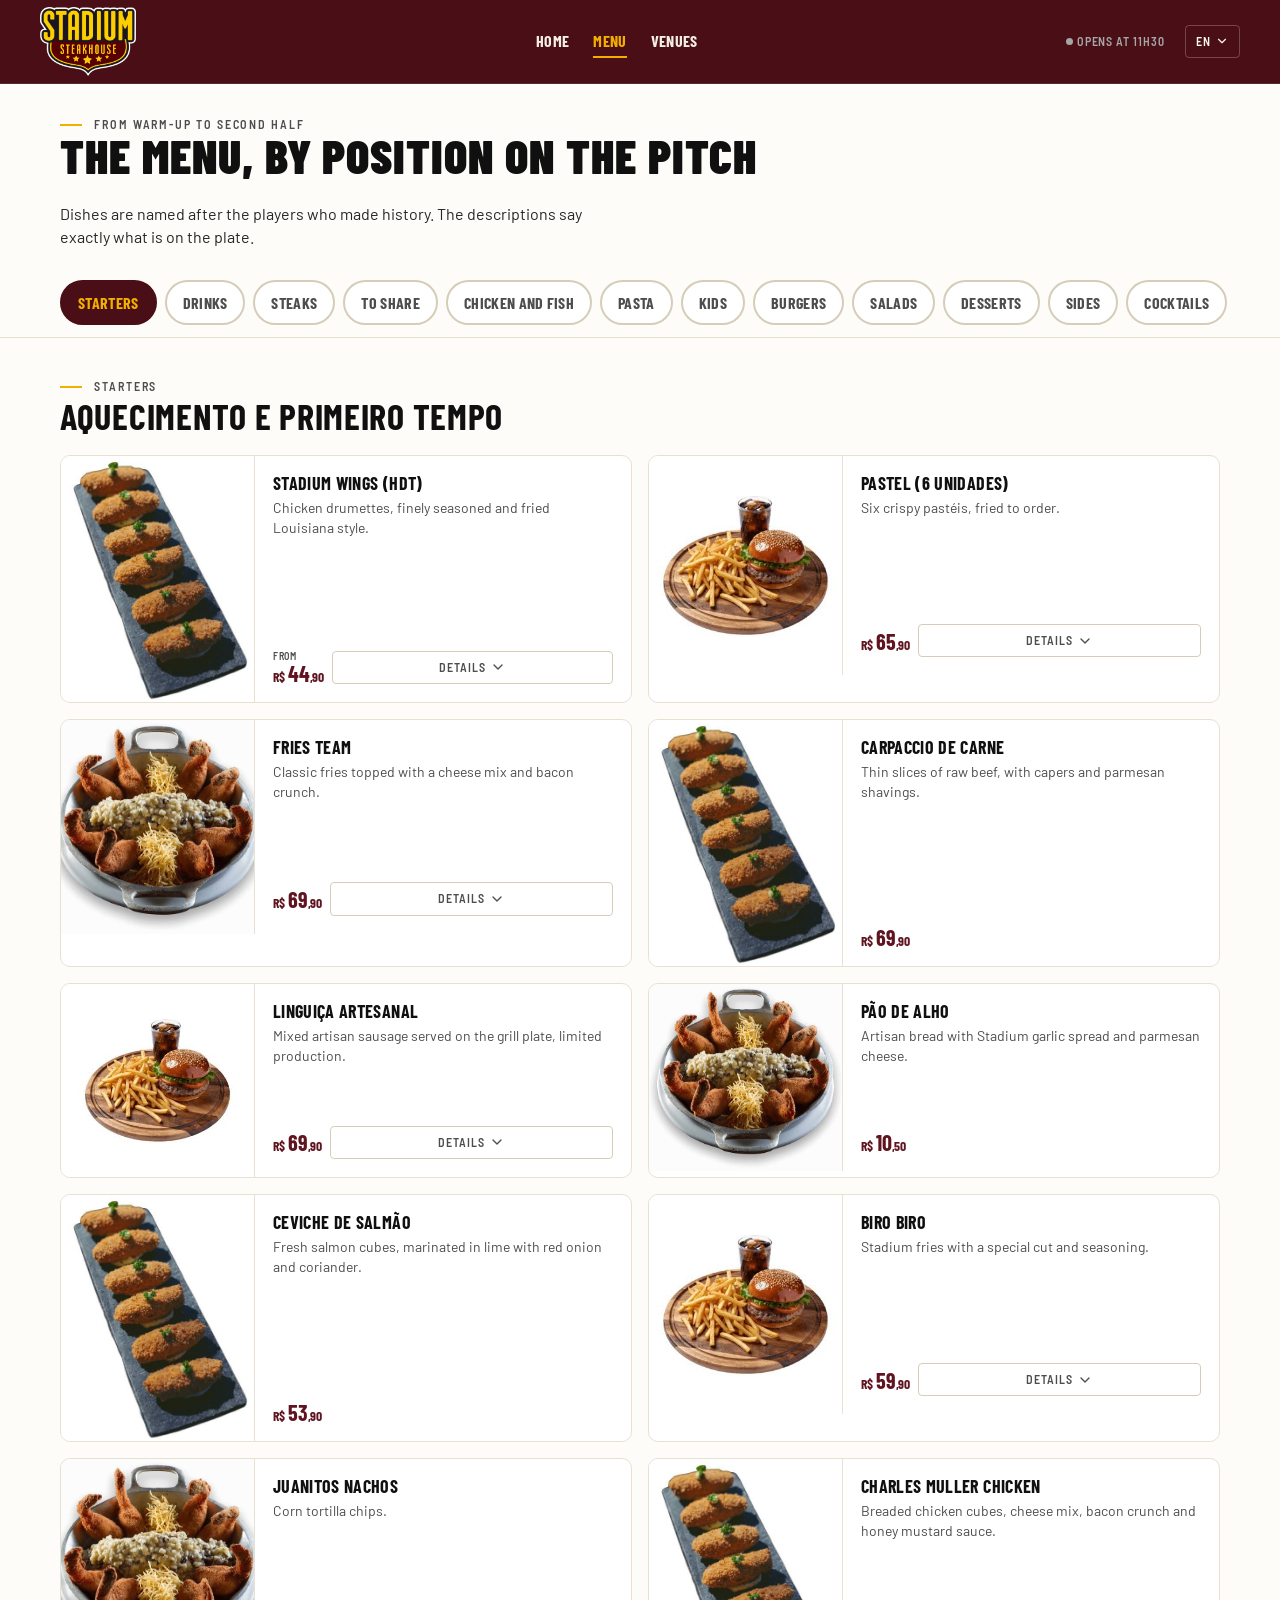
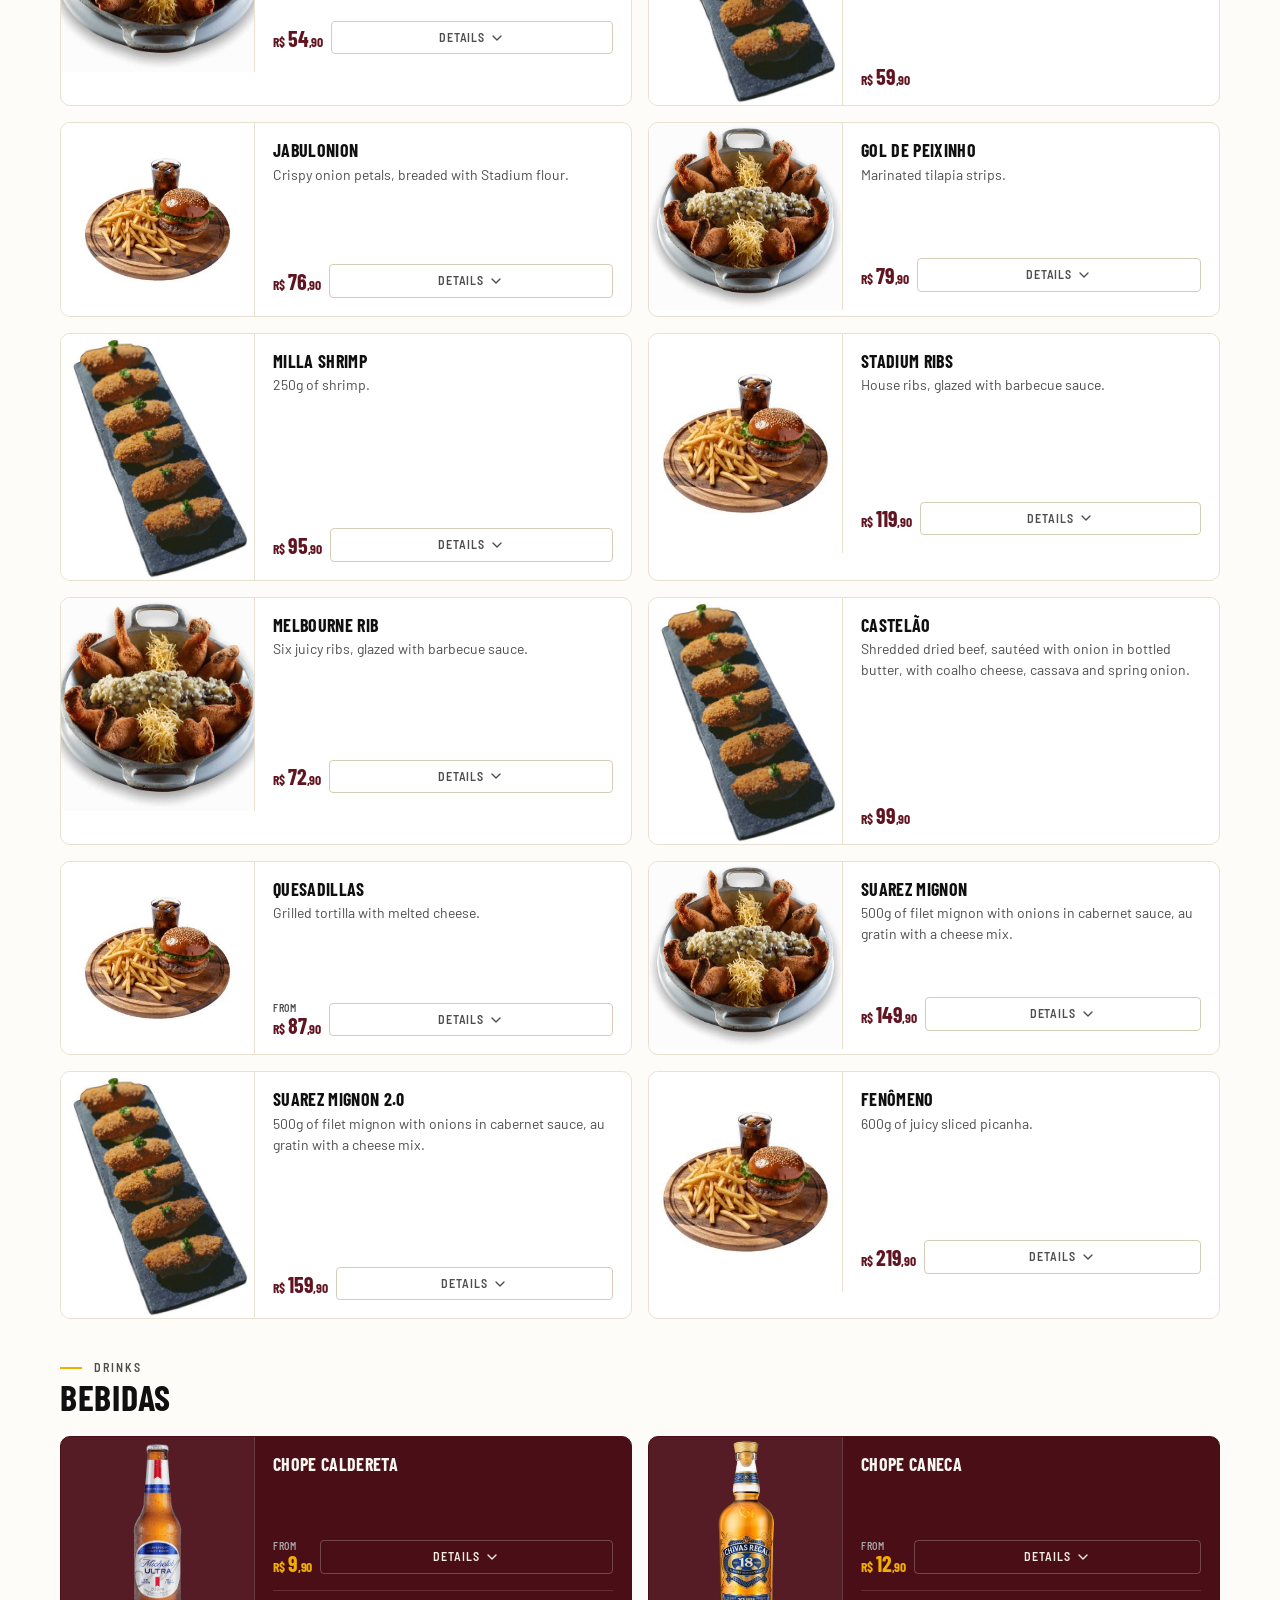
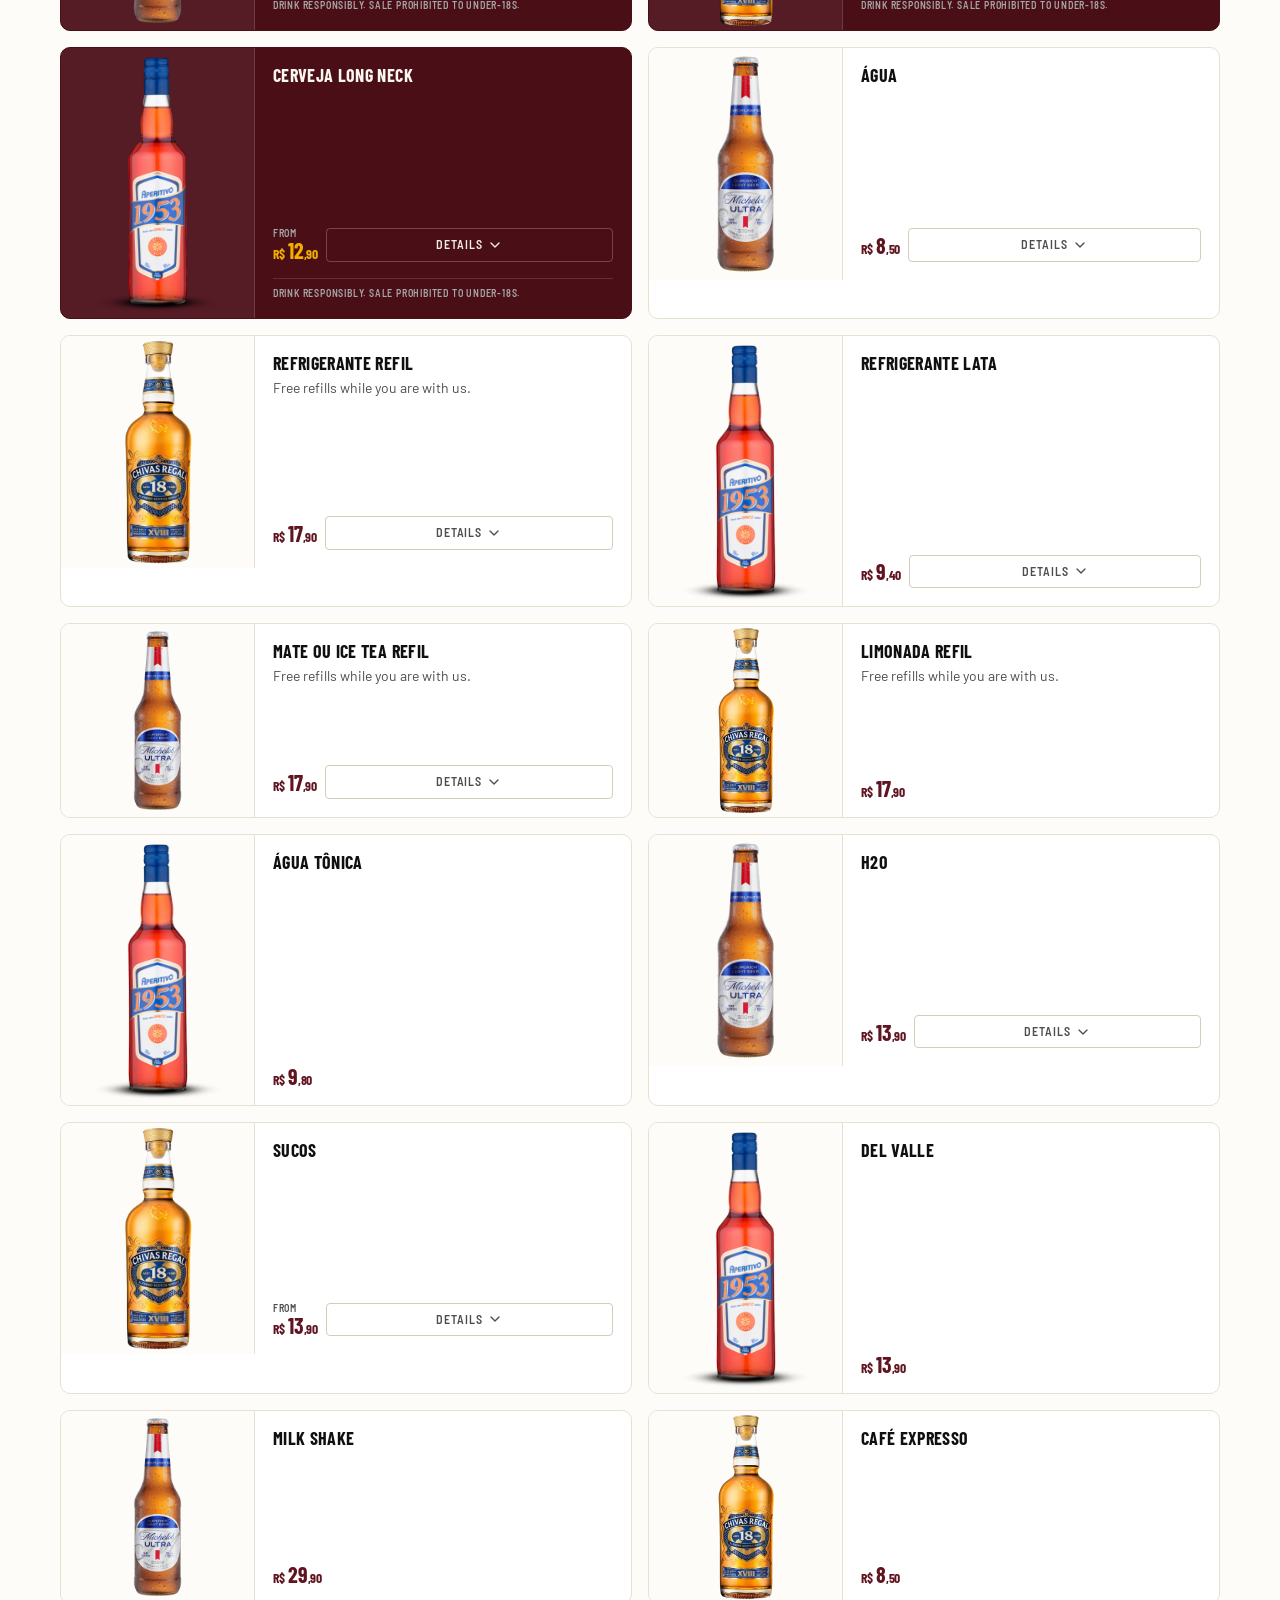
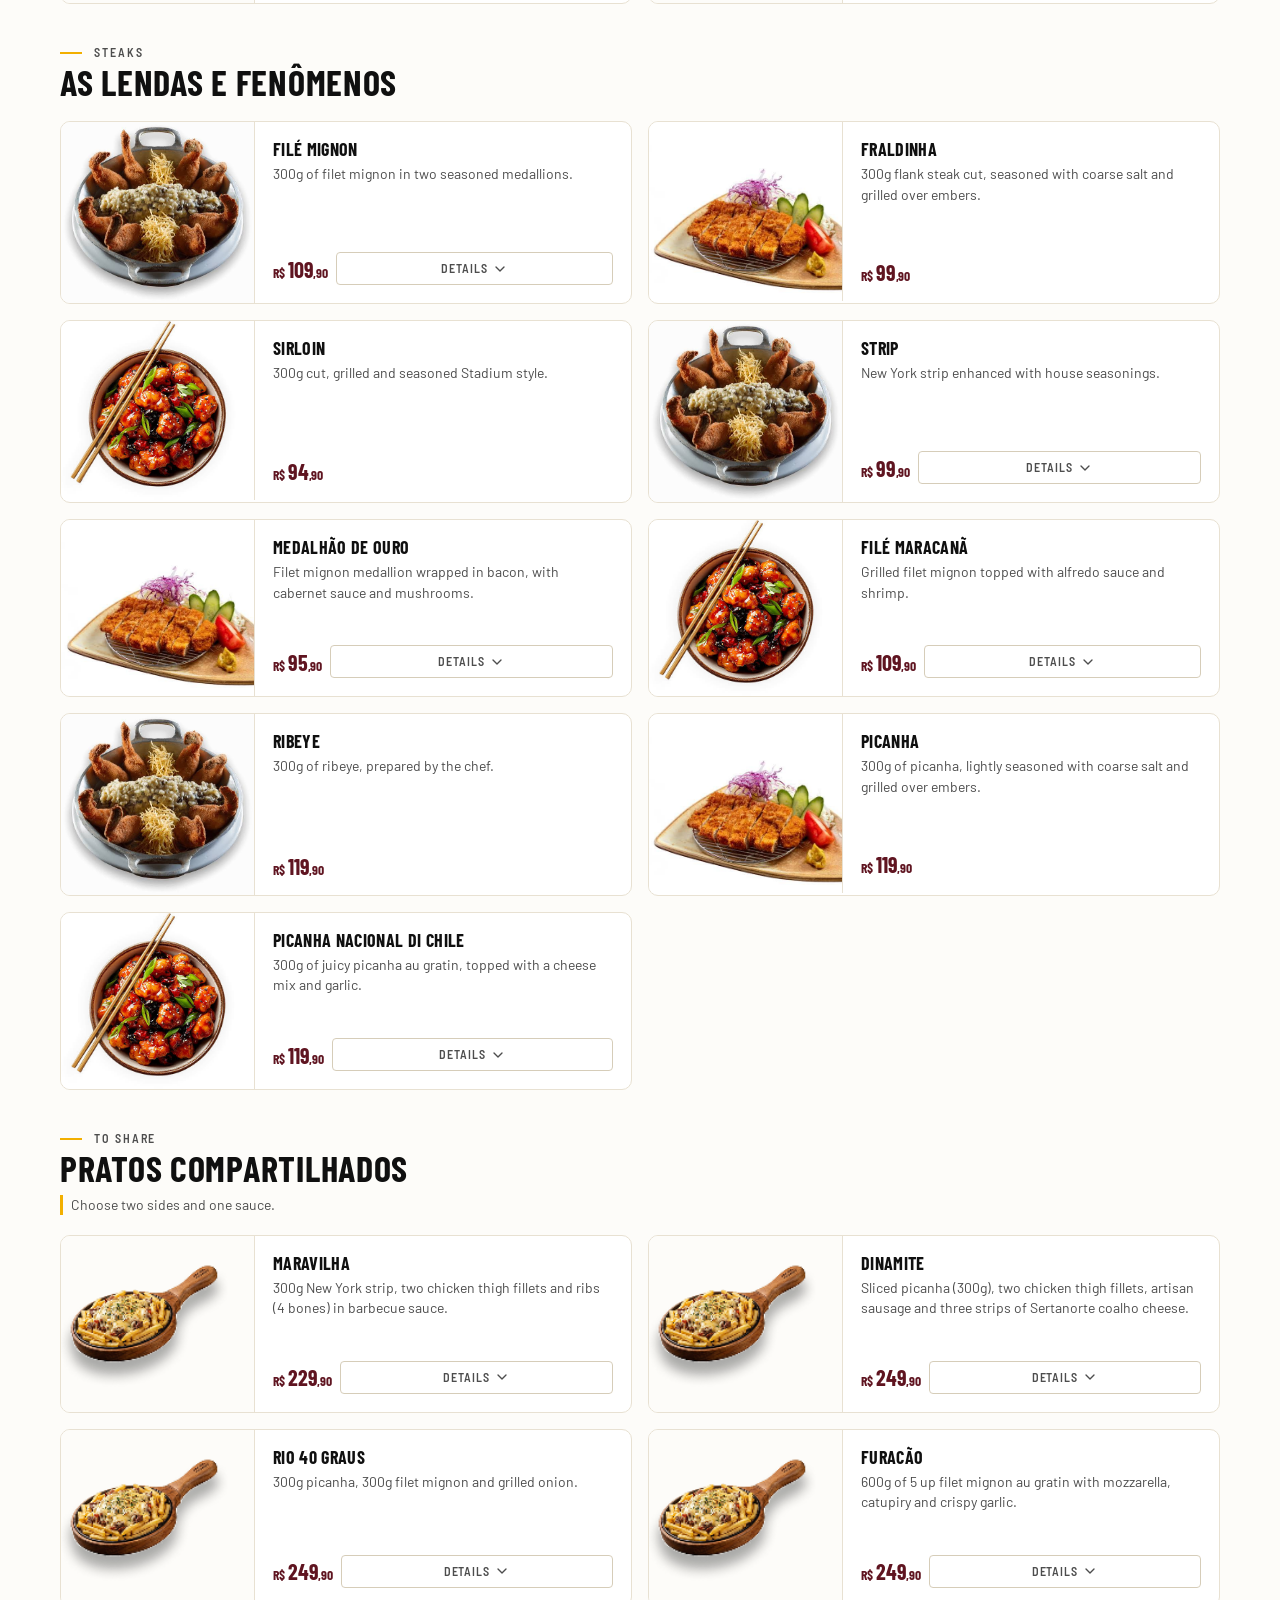
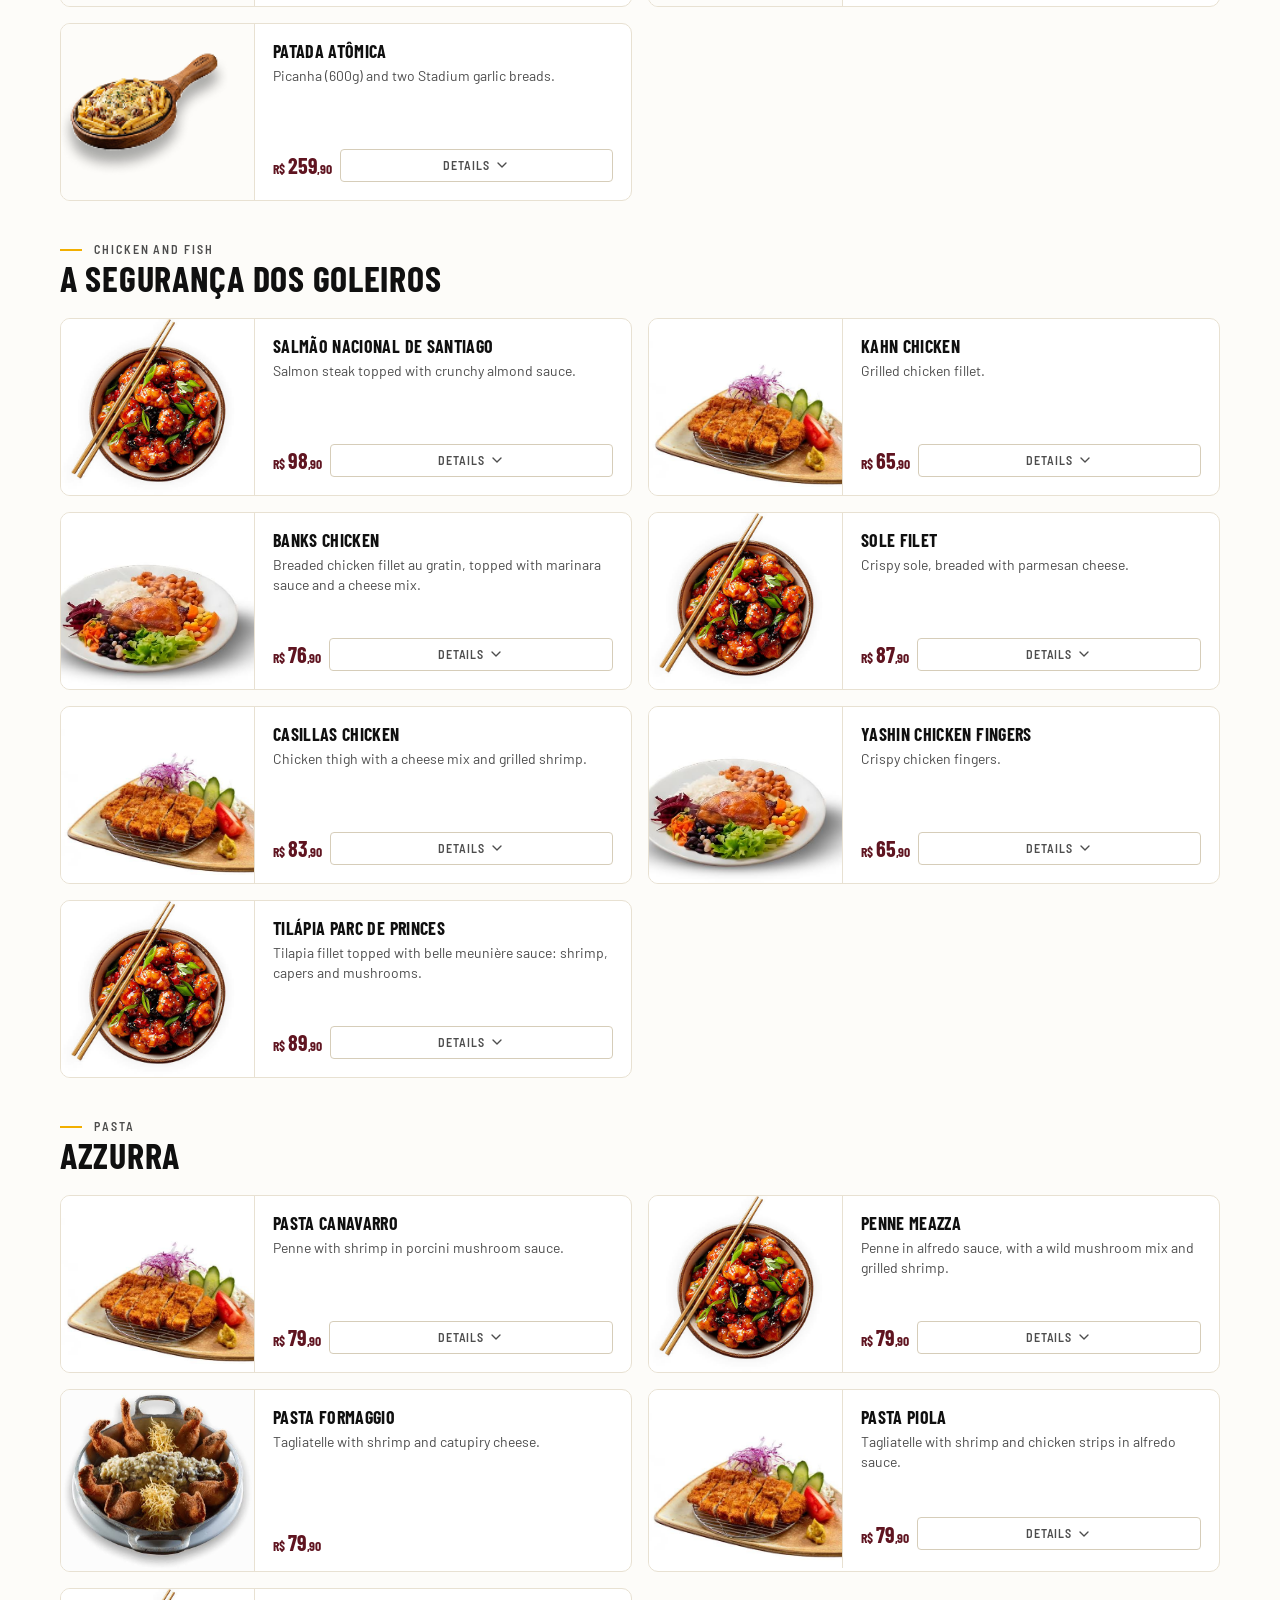
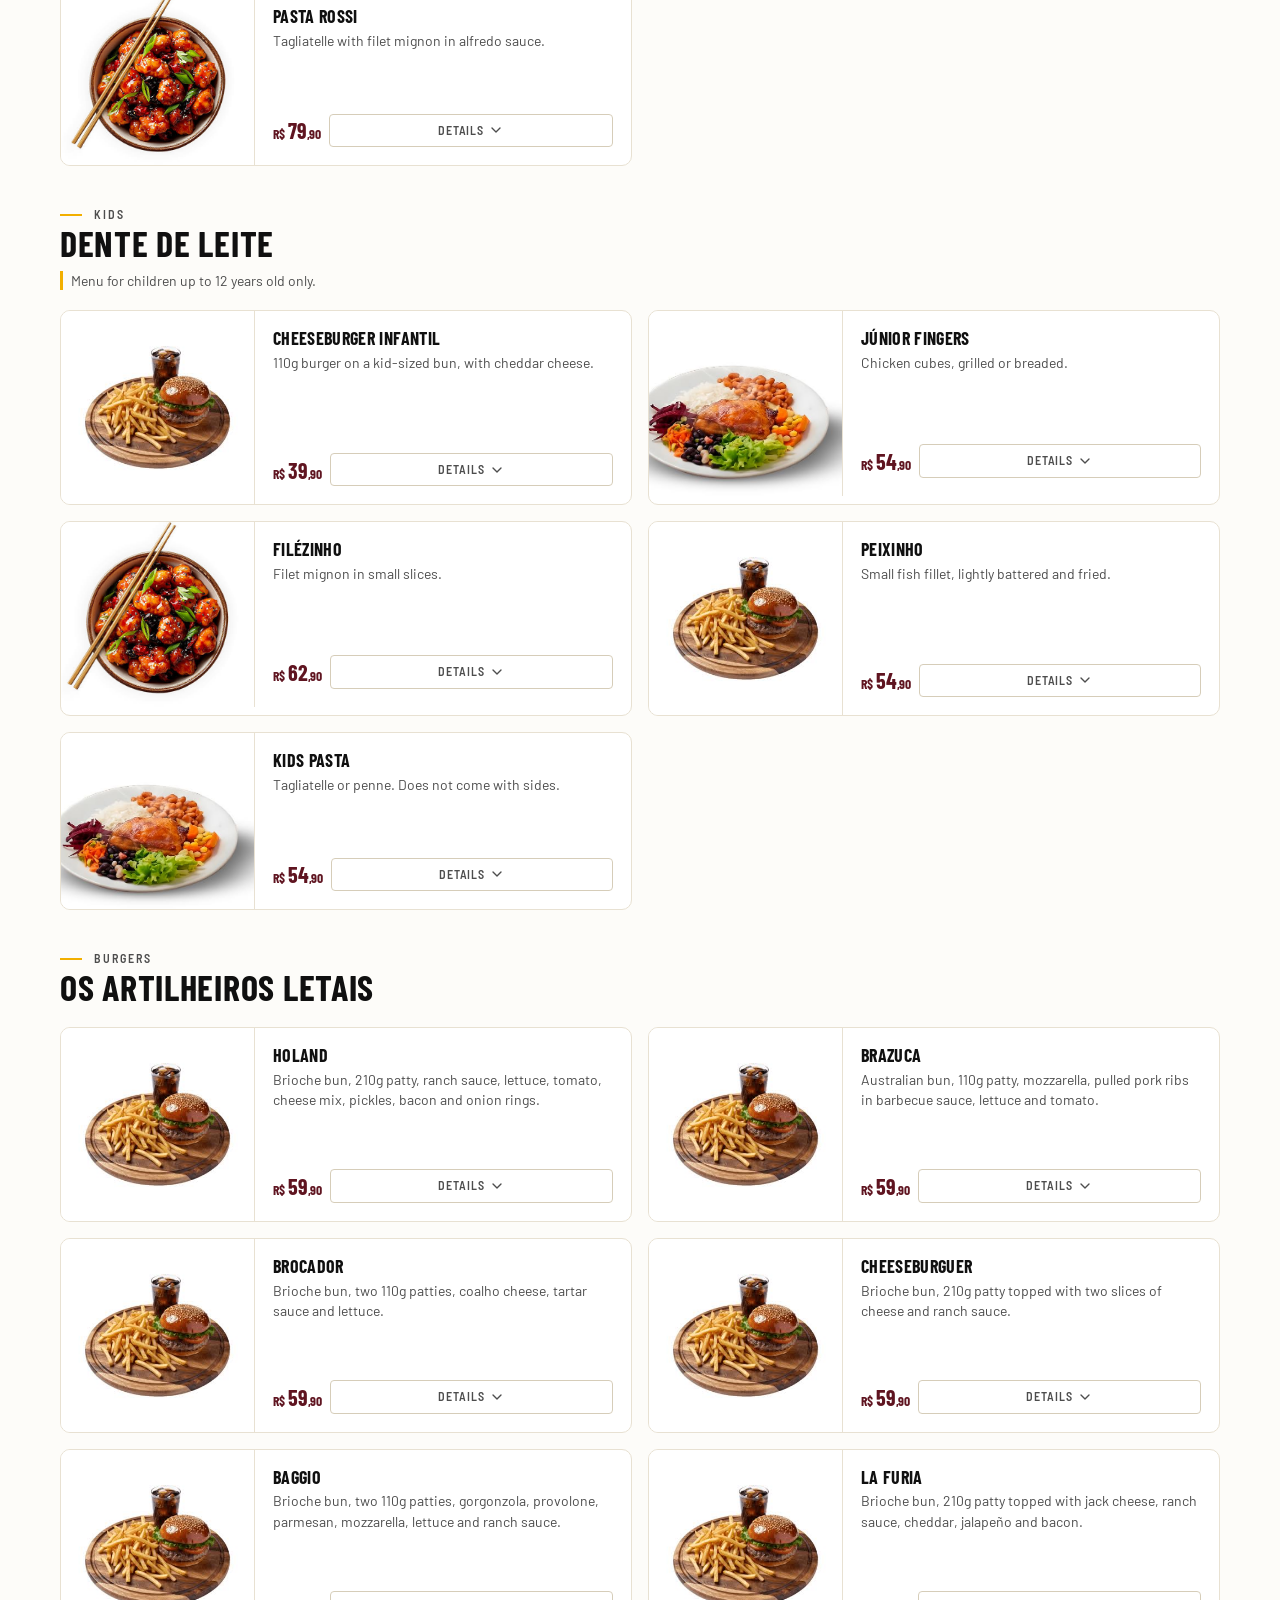
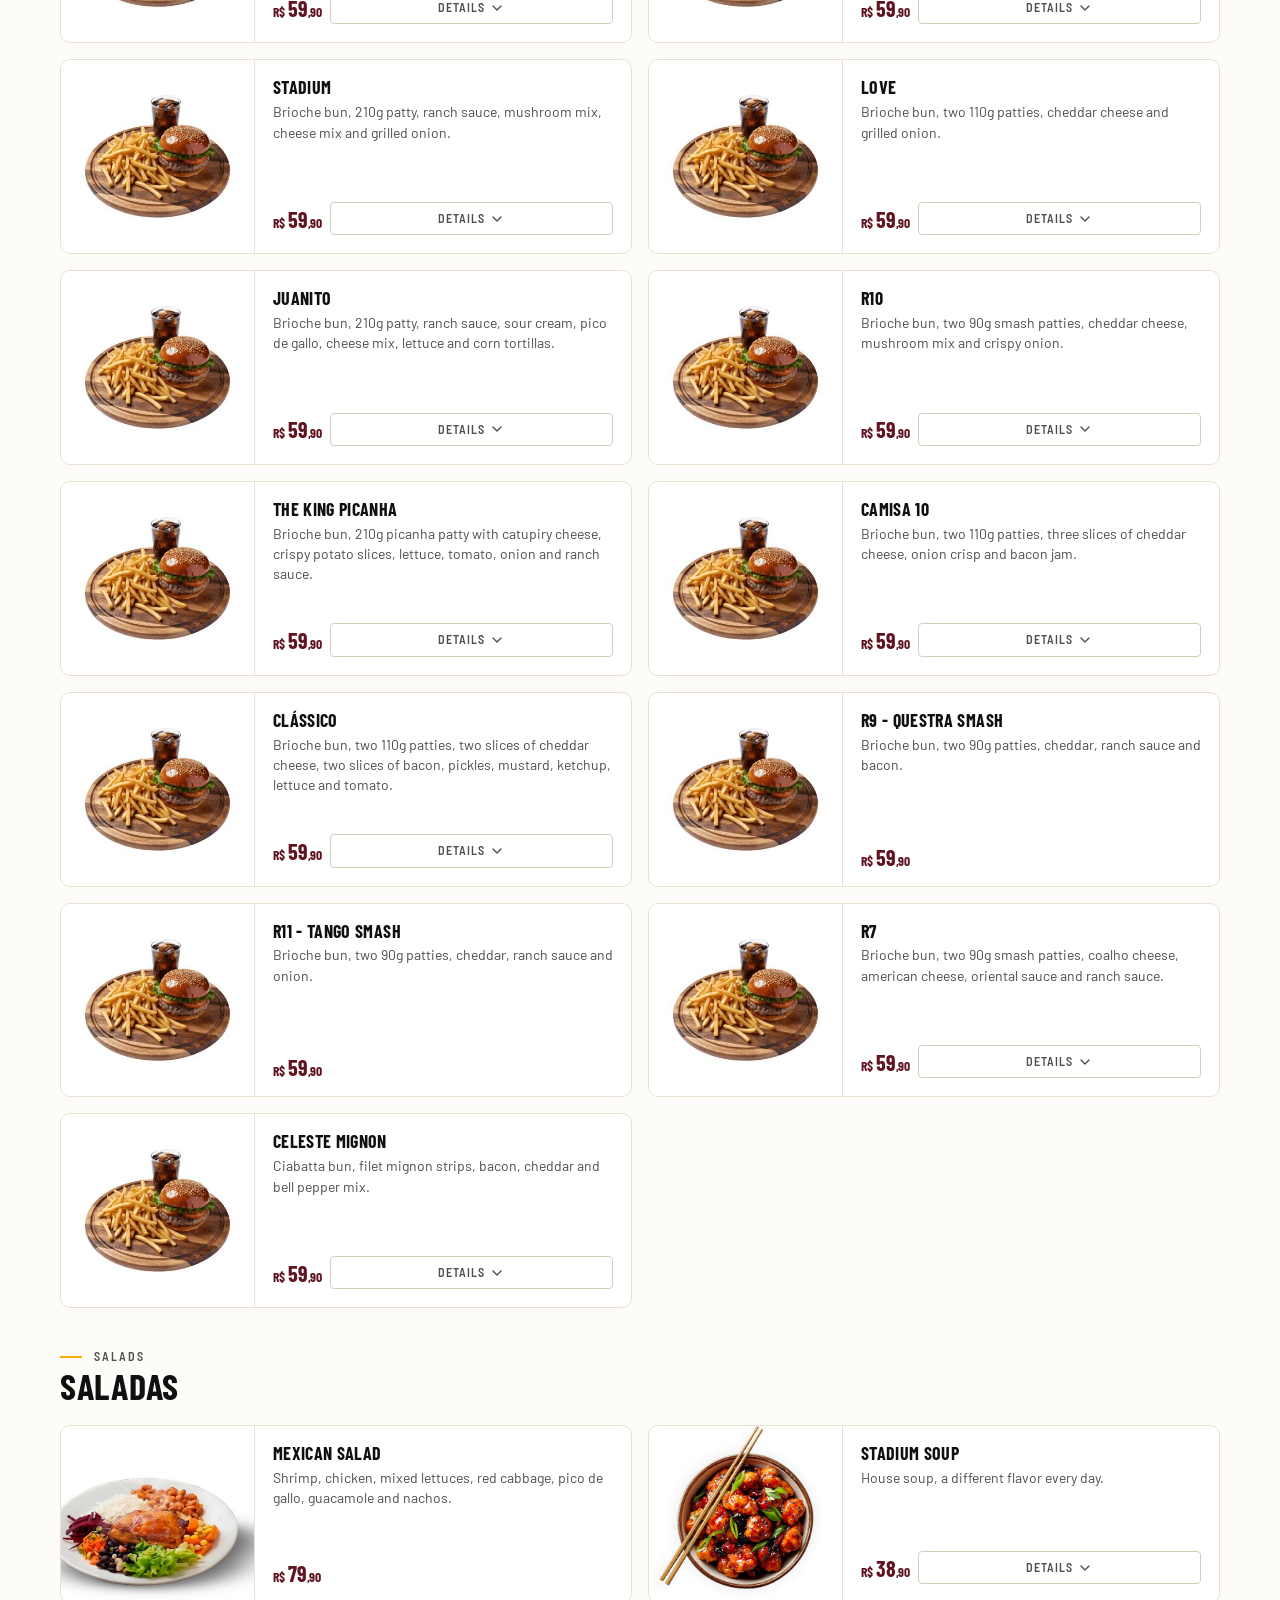
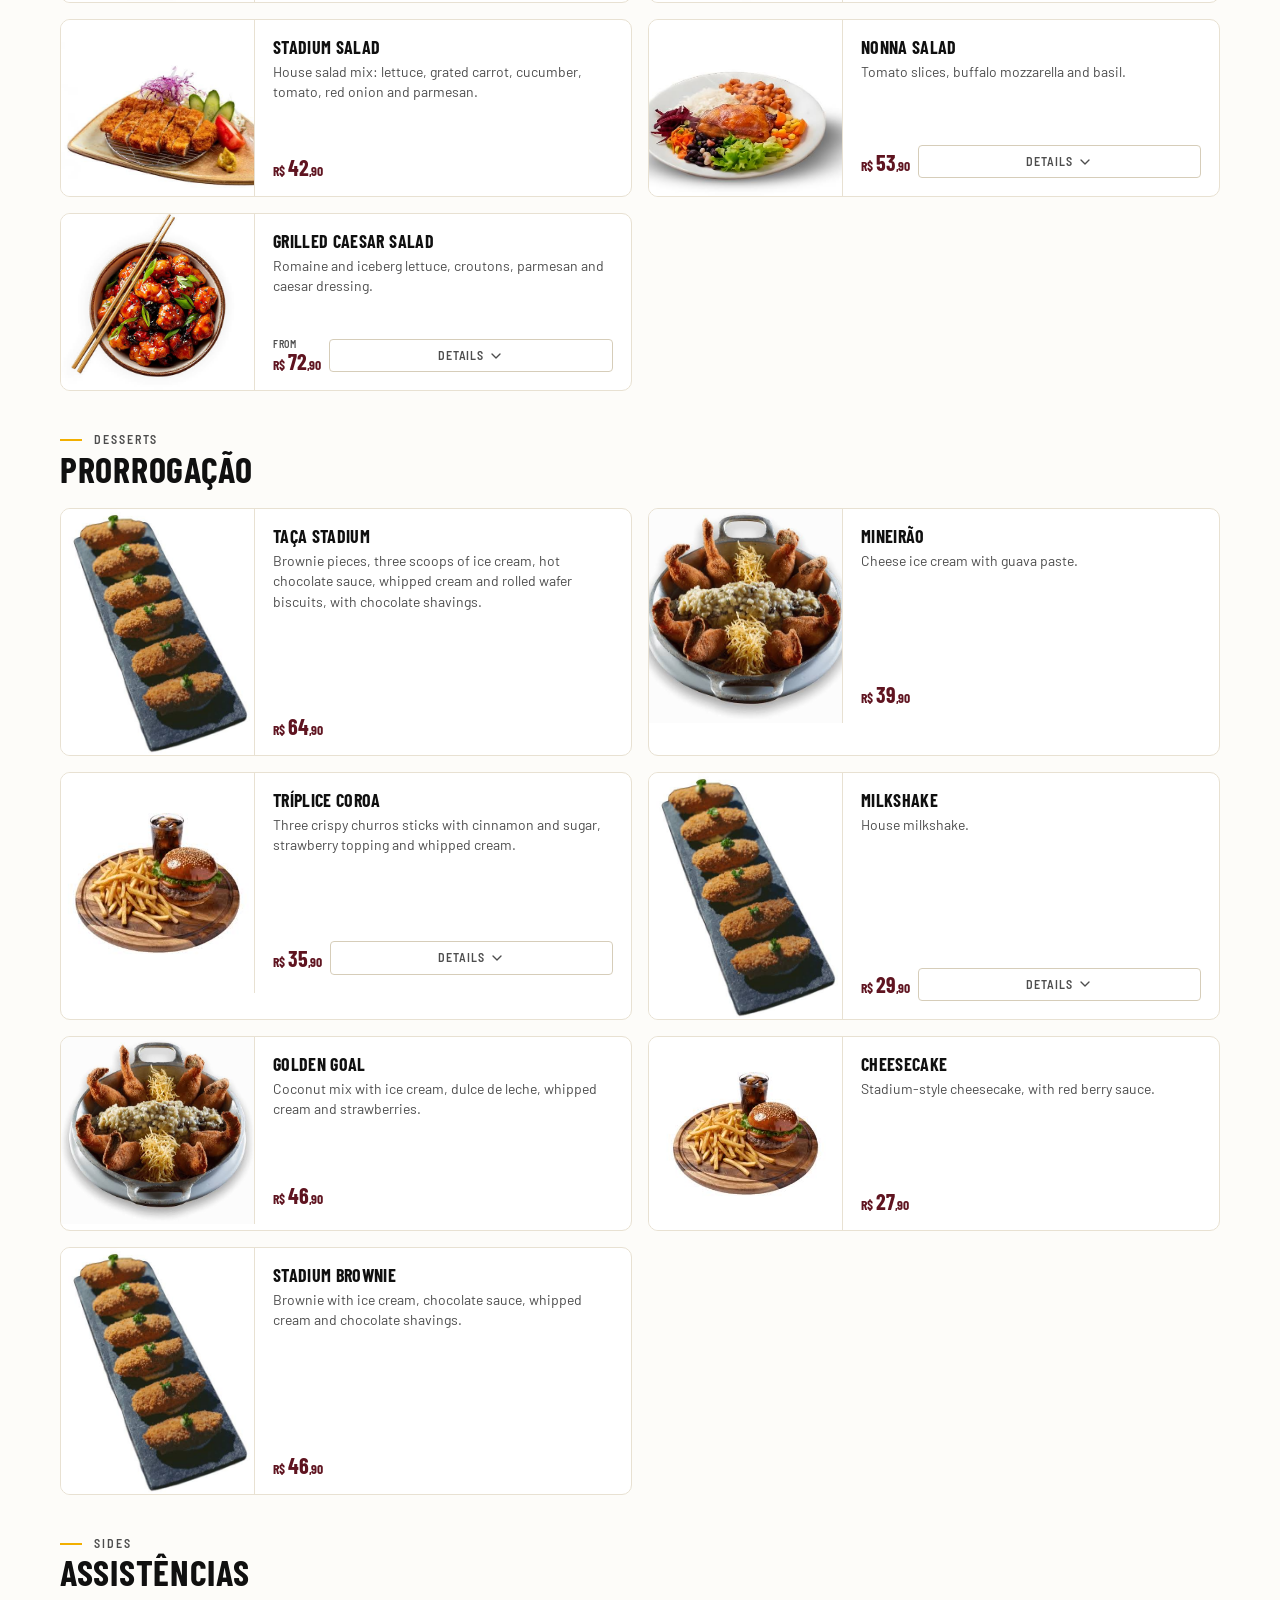
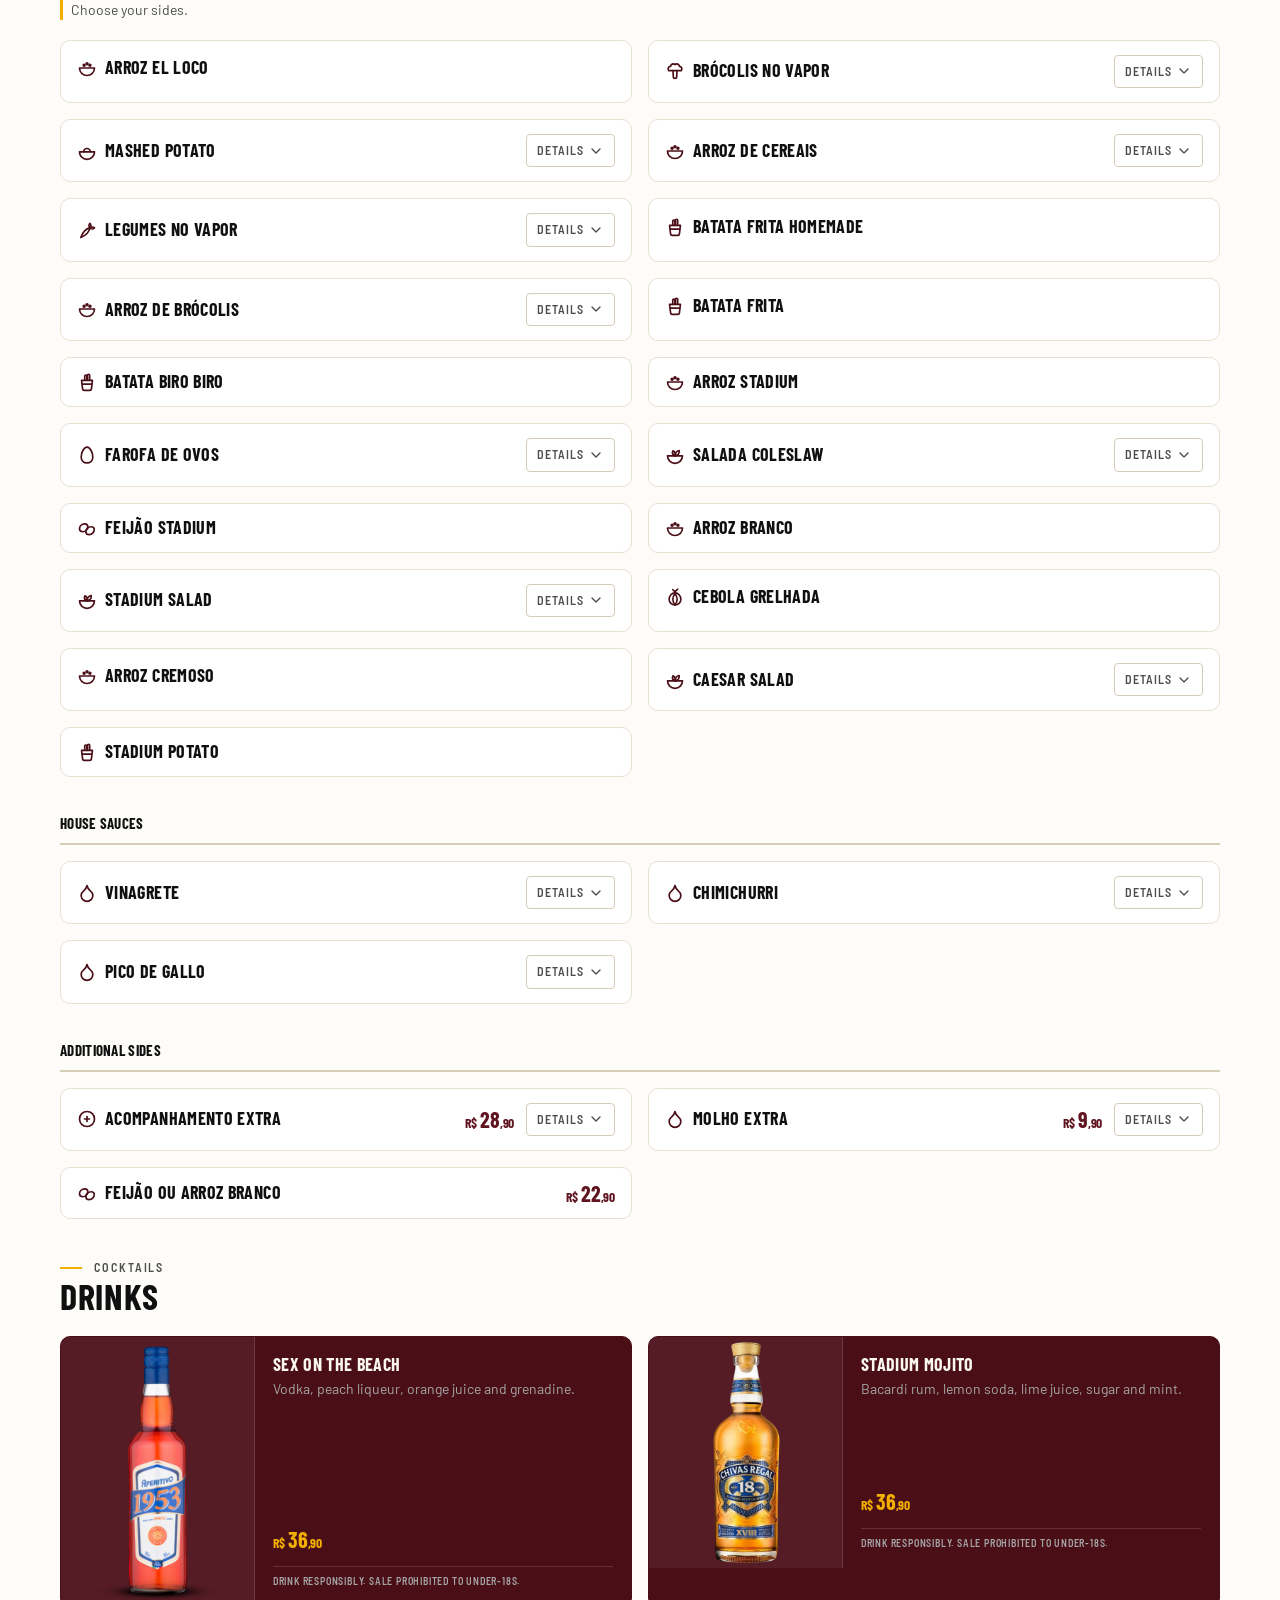
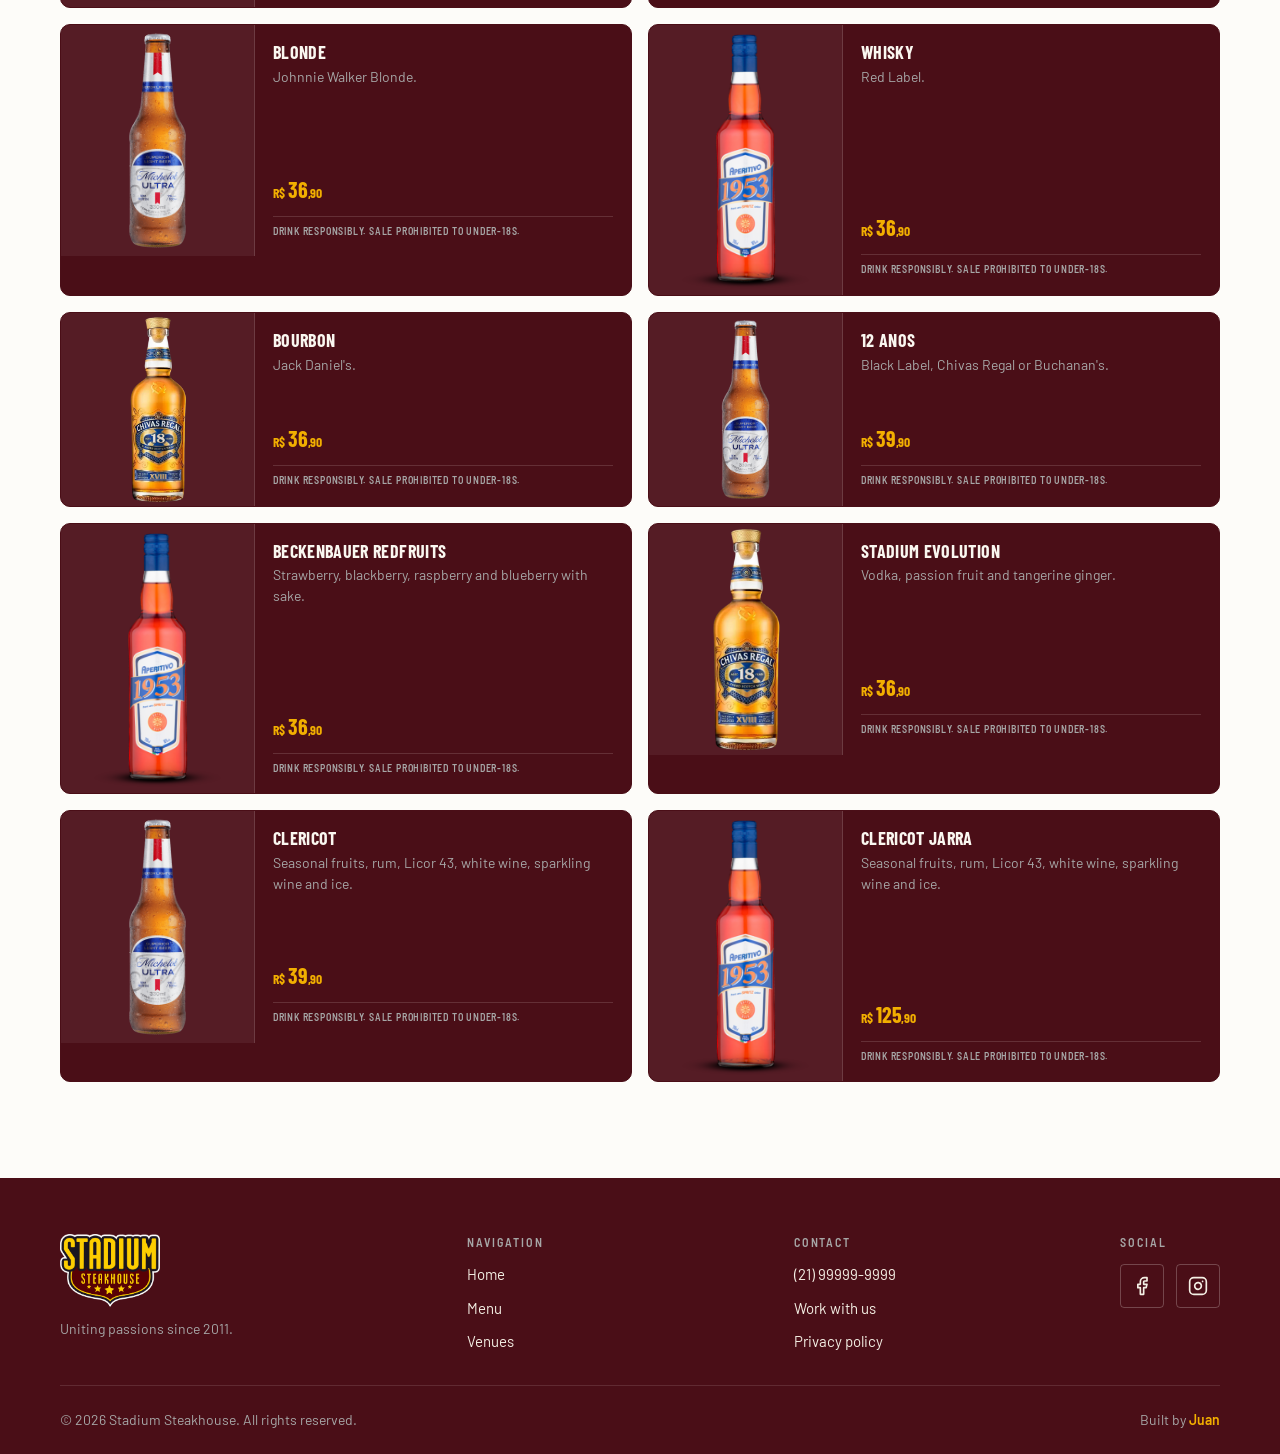
==== cardapio.html @ b955c1c8 "Primeiro commit: site da Stadium Steakhouse Três páginas em HTML, CSS e JS puros, sem build: home, c" ====
<!DOCTYPE html>
<html lang="pt-BR">
<head>
    <meta charset="UTF-8">
    <meta name="viewport" content="width=device-width, initial-scale=1.0, viewport-fit=cover">
    <meta name="theme-color" content="#4A0E17">
    <meta name="description" content="Cardápio completo do Stadium Steakhouse: aquecimentos, carnes, hambúrgueres, massas, frango e peixes, kids, sobremesas e drinks.">

    <title>Cardápio — Stadium Steakhouse</title>

    <link rel="preconnect" href="https://fonts.googleapis.com">
    <link rel="preconnect" href="https://fonts.gstatic.com" crossorigin>
    <link href="https://fonts.googleapis.com/css2?family=Barlow:wght@400;600;700&family=Barlow+Condensed:wght@700;900&family=Barlow+Semi+Condensed:wght@600&display=swap" rel="stylesheet">

    <link rel="stylesheet" href="assets/css/global.css">
    <link rel="stylesheet" href="assets/css/cardapio.css">
    <link rel="icon" href="assets/img/diversos/logo-stadium-header.png">
</head>
<body>

<script src="assets/js/icones.js"></script>

<a class="btn btn--sm btn--gold sr-only" href="#conteudo" data-i18n="nav.skip">Ir para o conteúdo</a>

<header class="topbar">
    <a class="topbar__logo" href="index.html" aria-label="Stadium Steakhouse">
        <img src="assets/img/diversos/logo-stadium-header.png" alt="Stadium Steakhouse" width="1269" height="923">
    </a>

    <nav class="topbar__nav" data-i18n-attr="aria-label:nav.aria" aria-label="Navegação principal">
        <a class="topbar__link" href="index.html" data-i18n="nav.home">Home</a>
        <a class="topbar__link" href="cardapio.html" data-i18n="nav.menu">Cardápio</a>
        <a class="topbar__link" href="unidades.html" data-i18n="nav.units">Unidades</a>
    </nav>

    <div class="topbar__right">
        <p class="status" data-status data-open="false">
            <span class="status__dot" aria-hidden="true"></span>
            <span class="status__short">Aberto</span>
            <span class="status__long">Aberto até 0h</span>
        </p>

        <div class="lang" data-lang>
            <button class="lang__toggle" type="button" aria-expanded="false" aria-haspopup="true"
                    data-i18n-attr="aria-label:lang.label" aria-label="Escolher idioma">
                <span data-lang-current>PT</span>
                <svg class="ico" aria-hidden="true"><use href="#i-chevron-down"/></svg>
            </button>
            <div class="lang__menu" role="menu" hidden>
                <button class="lang__option" type="button" role="menuitemradio" aria-checked="true" data-lang-option="pt">
                    <span data-i18n="lang.pt">Português</span>
                    <svg class="ico" aria-hidden="true"><use href="#i-check"/></svg>
                </button>
                <button class="lang__option" type="button" role="menuitemradio" aria-checked="false" data-lang-option="en">
                    <span data-i18n="lang.en">English</span>
                    <svg class="ico" aria-hidden="true"><use href="#i-check"/></svg>
                </button>
                <button class="lang__option" type="button" role="menuitemradio" aria-checked="false" data-lang-option="es">
                    <span data-i18n="lang.es">Español</span>
                    <svg class="ico" aria-hidden="true"><use href="#i-check"/></svg>
                </button>
            </div>
        </div>
    </div>
</header>

<main id="conteudo">

    <div class="container cardapio__intro">
        <p class="t-eyebrow" data-i18n="cardapio.eyebrow">Do aquecimento ao segundo tempo</p>
        <h1 class="t-h1" data-i18n="cardapio.title">O cardápio, por posição em campo</h1>
        <p class="t-body" data-i18n="cardapio.lead">
            Os pratos levam o nome de quem fez história. As descrições dizem exatamente o que vem no prato.
        </p>
    </div>

    <!-- Barra de categorias: as pills e as seções abaixo são
         geradas a partir da taxonomia em assets/js/cardapio.js,
         para nunca saírem de sincronia uma com a outra. -->
    <nav class="menu-categorias" data-i18n-attr="aria-label:cardapio.navAria" aria-label="Categorias do cardápio">
        <div class="menu-categorias__track" data-cat-nav></div>
    </nav>

    <div class="container" data-cardapio></div>

</main>

<footer class="footer">
    <div class="container">
        <div class="footer__grid">
            <div class="footer__marca">
                <div class="footer__logo">
                    <img src="assets/img/diversos/logo-stadium-header.png" alt="Stadium Steakhouse" width="1269" height="923">
                </div>
                <p class="t-small" style="margin-top: var(--s-4); color: var(--ink-on-dark-mute);"
                   data-i18n="footer.tagline">Unindo paixões desde 2011.</p>
            </div>

            <div>
                <p class="footer__title" data-i18n="footer.nav">Navegação</p>
                <div class="footer__links">
                    <a href="index.html" data-i18n="nav.home">Home</a>
                    <a href="cardapio.html" data-i18n="nav.menu">Cardápio</a>
                    <a href="unidades.html" data-i18n="nav.units">Unidades</a>
                </div>
            </div>

            <div>
                <p class="footer__title" data-i18n="footer.contact">Contato</p>
                <div class="footer__links">
                    <a href="https://wa.me/5521999999999" target="_blank" rel="noopener noreferrer">(21) 99999-9999</a>
                    <a href="#" data-i18n="footer.work">Trabalhe conosco</a>
                    <a href="#" data-i18n="footer.privacy">Política de privacidade</a>
                </div>
            </div>

            <div>
                <p class="footer__title" data-i18n="footer.social">Redes sociais</p>
                <div class="footer__social">
                    <a href="#" aria-label="Facebook"><svg class="ico" aria-hidden="true"><use href="#i-facebook"/></svg></a>
                    <a href="#" aria-label="Instagram"><svg class="ico" aria-hidden="true"><use href="#i-instagram"/></svg></a>
                </div>
            </div>
        </div>

        <div class="footer__legal">
            <p>&copy; 2026 Stadium Steakhouse. <span data-i18n="footer.rights">Todos os direitos reservados.</span></p>
            <p><span data-i18n="footer.by">Desenvolvido por</span> <strong>Juan</strong></p>
        </div>
    </div>
</footer>

<nav class="bottomnav" data-i18n-attr="aria-label:nav.aria" aria-label="Navegação principal">
    <a class="bottomnav__item" href="index.html">
        <svg class="ico" aria-hidden="true"><use href="#i-home"/></svg>
        <span data-i18n="nav.home">Home</span>
    </a>
    <a class="bottomnav__item" href="cardapio.html">
        <svg class="ico" aria-hidden="true"><use href="#i-menu"/></svg>
        <span data-i18n="nav.menu">Cardápio</span>
    </a>
    <a class="bottomnav__item" href="unidades.html">
        <svg class="ico" aria-hidden="true"><use href="#i-pin"/></svg>
        <span data-i18n="nav.units">Unidades</span>
    </a>
</nav>

<script src="assets/js/i18n.js"></script>
<script src="assets/js/promocoes-dados.js"></script>
<script src="assets/js/global.js"></script>
<script src="assets/js/cardapio-dados.js"></script>
<script src="assets/js/cardapio.js"></script>
</body>
</html>
---- assets/css/global.css ----
@import url("tokens.css");

/* =========================================================
   STADIUM STEAKHOUSE — GLOBAL
   Mobile-first. Tudo abaixo é escrito para 390px e só depois
   cresce. Media queries são sempre min-width.
   ========================================================= */

/* ---------- 1. RESET ---------- */
*,
*::before,
*::after {
  box-sizing: border-box;
  margin: 0;
  padding: 0;
}

html {
  -webkit-text-size-adjust: 100%;
  scroll-behavior: smooth;
  /* âncoras não somem atrás do header fixo */
  scroll-padding-top: calc(var(--topbar-h) + var(--s-5));

  /* Barra de rolagem escondida. A rolagem continua inteira:
     dedo, roda do mouse, teclado e barra de espaço funcionam
     igual — só o desenho da barra sai da tela.

     Para trazê-la de volta, discreta em vez de invisível,
     troque este bloco por:
        scrollbar-width: thin;
        scrollbar-color: var(--border-strong) transparent;
     e apague a regra ::-webkit-scrollbar abaixo. */
  scrollbar-width: none;
  -ms-overflow-style: none;
}

html::-webkit-scrollbar {
  display: none;
}

body {
  font-family: var(--font-body);
  font-size: 16px;
  font-weight: 400;
  line-height: 1.45;
  color: var(--ink-body);
  background-color: var(--surface-page);
  -webkit-font-smoothing: antialiased;
  /* espaço para o header fixo e para a nav inferior fixa */
  padding-top: var(--topbar-h);
  padding-bottom: calc(var(--bottomnav-h) + env(safe-area-inset-bottom, 0px));
  /* clip, não hidden: "hidden" transforma o body num container
     de rolagem próprio, e aí quem observa a rolagem da página
     (o ScrollTrigger) passa a ler sempre zero. "clip" corta o
     transbordo do mesmo jeito sem criar esse container. */
  overflow-x: clip;
}

img,
svg {
  display: block;
  max-width: 100%;
}

img {
  height: auto;
}

button {
  font: inherit;
  color: inherit;
  background: none;
  border: none;
  cursor: pointer;
}

a {
  color: inherit;
  text-decoration: none;
}

ul,
ol {
  list-style: none;
}

:focus-visible {
  outline: none;
  box-shadow: var(--glow-gold);
  border-radius: var(--r-field);
}

@media (prefers-reduced-motion: reduce) {
  html {
    scroll-behavior: auto;
  }
  *,
  *::before,
  *::after {
    animation-duration: 0.01ms !important;
    transition-duration: 0.01ms !important;
  }
}

/* ---------- 2. TIPOGRAFIA ---------- */
/* Regra mestra: o que impacta é Condensed em CAIXA ALTA.
   O que se lê é Barlow em sentence case. */

.t-hero,
.t-h1,
.t-h2,
.t-h3 {
  font-family: var(--font-display);
  text-transform: uppercase;
  letter-spacing: var(--track-display);
  color: var(--ink);
}

.t-hero {
  font-weight: 900;
  font-size: clamp(52px, 15vw, 88px);
  line-height: 0.92;
}

.t-h1 {
  font-weight: 900;
  font-size: clamp(36px, 10vw, 48px);
  line-height: 0.92;
}

.t-h2 {
  font-weight: 700;
  font-size: clamp(28px, 8vw, 36px);
  line-height: 1.1;
}

.t-h3 {
  font-weight: 700;
  font-size: 22px;
  line-height: 1.1;
}

.t-body {
  font-family: var(--font-body);
  font-size: 16px;
  line-height: 1.45;
  max-width: var(--measure);
}

.t-small {
  font-family: var(--font-body);
  font-size: 14px;
  line-height: 1.45;
}

/* Eyebrow — traço dourado 22x2px obrigatório antes do texto */
.t-eyebrow {
  display: flex;
  align-items: center;
  gap: var(--s-4);
  font-family: var(--font-label);
  font-weight: 600;
  font-size: 12px;
  text-transform: uppercase;
  letter-spacing: var(--track-eyebrow);
  color: var(--ink-mute);
}

.t-eyebrow::before {
  content: "";
  flex: none;
  width: 22px;
  height: 2px;
  background-color: var(--gold);
}

.t-meta {
  font-family: var(--font-label);
  font-weight: 600;
  font-size: 12px;
  text-transform: uppercase;
  letter-spacing: var(--track-meta);
  color: var(--ink-mute);
}

/* Preço — Condensed 700. R$ e centavos a 62% do inteiro. */
.t-price {
  font-family: var(--font-display);
  font-weight: 700;
  font-size: 22px;
  line-height: 1;
  letter-spacing: var(--track-price);
  color: var(--price);
  white-space: nowrap;
}

.t-price__unit,
.t-price__cents {
  font-size: 62%;
}

/* Superfícies escuras invertem a paleta de texto */
.on-dark {
  color: var(--ink-on-dark-body);
}

.on-dark .t-hero,
.on-dark .t-h1,
.on-dark .t-h2,
.on-dark .t-h3 {
  color: var(--ink-on-dark);
}

.on-dark .t-eyebrow,
.on-dark .t-meta {
  color: var(--ink-on-dark-mute);
}

.on-dark .t-price {
  color: var(--price-on-dark);
}

/* Ilha clara dentro de uma seção escura (um card branco sobre
   bordô, por exemplo). Sem isto o texto herda a paleta do tema
   escuro e some no fundo claro do card. */
.on-light {
  color: var(--ink-body);
}

.on-light .t-hero,
.on-light .t-h1,
.on-light .t-h2,
.on-light .t-h3 {
  color: var(--ink);
}

.on-light .t-eyebrow,
.on-light .t-meta {
  color: var(--ink-mute);
}

.on-light .t-price {
  color: var(--price);
}

.on-light .tag {
  background-color: var(--surface);
  border-color: var(--border-strong);
  color: var(--ink-mute);
}

.on-light .btn--outline {
  color: var(--ink);
}

.on-light .btn--ghost {
  color: var(--burgundy);
}

/* ---------- 3. LAYOUT ---------- */
.container {
  width: 100%;
  max-width: var(--container);
  margin-inline: auto;
  padding-inline: var(--gutter);
}

.section {
  padding-block: var(--section-y);
}

.section__head {
  display: flex;
  flex-direction: column;
  gap: var(--s-4);
  margin-bottom: var(--s-7);
}

@media (min-width: 768px) {
  .section__head {
    display: grid;
    grid-template-columns: 1fr auto;
    align-items: end;
    column-gap: var(--s-8);
    row-gap: var(--s-4);
  }

  /* Tudo empilha na coluna da esquerda. Sem esta regra, o
     parágrafo cai sozinho na coluna 2 e encosta no título. */
  .section__head > * {
    grid-column: 1;
  }

  /* Só a ação da seção ocupa a coluna da direita. */
  .section__head .section__aside {
    grid-column: 2;
    grid-row: 1 / -1;
    align-self: center;
  }
}

.stack {
  display: flex;
  flex-direction: column;
  gap: var(--s-4);
}

.sr-only {
  position: absolute;
  width: 1px;
  height: 1px;
  padding: 0;
  overflow: hidden;
  clip-path: inset(50%);
  white-space: nowrap;
  border: 0;
}

/* ---------- 4. ÍCONES (Lucide, sprite inline) ---------- */
.ico {
  width: 20px;
  height: 20px;
  flex: none;
  fill: none;
  stroke: currentColor;
  stroke-width: 2;
  stroke-linecap: round;
  stroke-linejoin: round;
}

.ico--sm {
  width: 16px;
  height: 16px;
}

.ico--lg {
  width: 24px;
  height: 24px;
}

.sprite {
  position: absolute;
  width: 0;
  height: 0;
  overflow: hidden;
}

/* ---------- 5. BOTÕES ---------- */
/* Base: Condensed 700 caixa alta, raio 6px, borda 2px, gap 8px. */
.btn {
  display: inline-flex;
  align-items: center;
  justify-content: center;
  gap: var(--s-3);
  font-family: var(--font-display);
  font-weight: 700;
  font-size: 16px;
  line-height: 1;
  text-transform: uppercase;
  letter-spacing: var(--track-display);
  padding: 13px 22px;
  border: 2px solid transparent;
  border-radius: var(--r-btn);
  cursor: pointer;
  transition: background-color var(--t-hover) var(--ease),
    border-color var(--t-hover) var(--ease), color var(--t-hover) var(--ease);
}

.btn:active {
  transform: scale(0.97);
  transition-duration: var(--t-press);
}

.btn:focus-visible {
  box-shadow: var(--glow-gold);
}

.btn:disabled,
.btn[aria-disabled="true"] {
  opacity: 0.45;
  pointer-events: none;
}

.btn--sm {
  font-size: 14px;
  padding: 8px 14px;
}

.btn--lg {
  font-size: 22px;
  padding: 17px 32px;
}

.btn--block {
  display: flex;
  width: 100%;
}

/* Ouro — conversão. Um por tela visível. */
.btn--gold {
  background-color: var(--gold);
  border-color: var(--gold);
  color: var(--ink);
}

.btn--gold:hover {
  background-color: var(--gold-hover);
  border-color: var(--gold-hover);
}

.btn--gold:active {
  background-color: var(--gold-press);
  border-color: var(--gold-press);
}

/* Bordô — ação secundária. */
.btn--burgundy {
  background-color: var(--burgundy);
  border-color: var(--burgundy);
  color: var(--cream);
}

.btn--burgundy:hover {
  background-color: var(--burgundy-hover);
  border-color: var(--burgundy-hover);
}

/* Outline — funciona sobre foto e fundo escuro. No hover preenche de ouro. */
.btn--outline {
  background-color: transparent;
  border-color: currentColor;
  color: var(--ink);
}

.btn--outline:hover {
  background-color: var(--gold);
  border-color: var(--gold);
  color: var(--ink);
}

.on-dark .btn--outline,
.btn--outline.on-photo {
  color: var(--cream);
}

.on-dark .btn--outline:hover,
.btn--outline.on-photo:hover {
  color: var(--ink);
}

/* Ghost — ação terciária. */
.btn--ghost {
  background-color: transparent;
  border-color: transparent;
  color: var(--burgundy);
  padding-inline: 6px;
}

.btn--ghost:hover {
  color: var(--burgundy-hover);
}

.on-dark .btn--ghost {
  color: var(--gold);
}

/* ---------- 6. ETIQUETA E SELO (objetos distintos) ---------- */
/* Etiqueta: informativa, sem inclinação. */
.tag {
  display: inline-flex;
  align-items: center;
  gap: var(--s-2);
  font-family: var(--font-label);
  font-weight: 600;
  font-size: 12px;
  text-transform: uppercase;
  letter-spacing: var(--track-meta);
  padding: 5px 9px;
  border-radius: var(--r-tag);
  border: 1px solid var(--border-strong);
  color: var(--ink-mute);
  background-color: var(--surface);
}

.tag--gold {
  background-color: var(--gold);
  border-color: var(--gold);
  color: var(--ink);
}

.tag--veg {
  background-color: var(--pitch);
  border-color: var(--pitch);
  color: var(--cream);
}

.on-dark .tag {
  background-color: transparent;
  border-color: var(--border-dark-strong);
  color: var(--ink-on-dark-mute);
}

/* Selo editorial: bordão. Um ou dois por tela. Nunca dentro de parágrafo. */
.sticker {
  display: inline-block;
  font-family: var(--font-display);
  font-weight: 900;
  font-size: 18px;
  line-height: 1;
  text-transform: uppercase;
  letter-spacing: var(--track-display);
  padding: 9px 14px;
  background-color: var(--gold);
  color: var(--burgundy);
  border: 2px solid var(--burgundy);
  border-radius: var(--r-sticker);
  box-shadow: var(--shadow-sticker);
  transform: rotate(-4deg);
}

/* ---------- 7. HEADER FIXO ---------- */
.topbar {
  position: fixed;
  inset: 0 0 auto 0;
  z-index: 1000;
  height: var(--topbar-h);
  display: flex;
  align-items: center;
  gap: var(--s-4);
  padding-inline: var(--gutter);
  background-color: var(--burgundy);
  border-bottom: 1px solid rgba(250, 247, 240, 0.1);
  color: var(--cream);
  transition: box-shadow var(--t-accordion) var(--ease);
}

/* Ganha sombra ao sair do topo (classe posta por animacoes.js).
   Separa a barra fixa do conteúdo que passa por baixo. */
.topbar.is-scrolled {
  box-shadow: var(--shadow-md);
}

.topbar__logo {
  display: flex;
  align-items: center;
  flex: none;
  margin-right: auto;
}

.topbar__logo img {
  width: 84px;
  height: auto;
}

/* Navegação por texto: só no desktop. No mobile ela vive na barra inferior. */
.topbar__nav {
  display: none;
}

.topbar__right {
  display: flex;
  align-items: center;
  gap: var(--s-3);
}

/* Estado de funcionamento — informação real, não decoração */
.status {
  display: flex;
  align-items: center;
  gap: var(--s-2);
  font-family: var(--font-label);
  font-weight: 600;
  font-size: 12px;
  text-transform: uppercase;
  letter-spacing: var(--track-meta);
  color: var(--ink-on-dark-mute);
  white-space: nowrap;
}

.status__dot {
  width: 7px;
  height: 7px;
  border-radius: var(--r-pill);
  flex: none;
  background-color: var(--ink-on-dark-mute);
}

.status[data-open="true"] .status__dot {
  background-color: var(--gold);
}

.status[data-open="true"] {
  color: var(--ink-on-dark-body);
}

.status__long {
  display: none;
}

/* ---------- 8. SELETOR DE IDIOMA ---------- */
.lang {
  position: relative;
  flex: none;
}

.lang__toggle {
  display: flex;
  align-items: center;
  gap: var(--s-2);
  font-family: var(--font-label);
  font-weight: 600;
  font-size: 12px;
  text-transform: uppercase;
  letter-spacing: var(--track-meta);
  color: var(--cream);
  padding: 7px 10px;
  border: 1px solid var(--border-dark-strong);
  border-radius: var(--r-field);
  transition: background-color var(--t-hover) var(--ease),
    border-color var(--t-hover) var(--ease);
}

.lang__toggle:hover {
  background-color: rgba(250, 247, 240, 0.08);
  border-color: var(--cream);
}

.lang__toggle .ico {
  width: 14px;
  height: 14px;
  transition: transform var(--t-hover) var(--ease);
}

.lang__toggle[aria-expanded="true"] .ico {
  transform: rotate(180deg);
}

.lang__menu {
  position: absolute;
  top: calc(100% + var(--s-3));
  right: 0;
  min-width: 168px;
  padding: var(--s-2);
  background-color: var(--surface-dark-card);
  border: 1px solid var(--border-dark-strong);
  border-radius: var(--r-panel);
  box-shadow: var(--shadow-lg);
  z-index: 1;
}

.lang__menu[hidden] {
  display: none;
}

.lang__option {
  display: flex;
  align-items: center;
  justify-content: space-between;
  gap: var(--s-3);
  width: 100%;
  text-align: left;
  font-family: var(--font-body);
  font-size: 14px;
  color: var(--ink-on-dark-body);
  padding: 10px 12px;
  border-radius: var(--r-field);
  transition: background-color var(--t-hover) var(--ease);
}

.lang__option:hover {
  background-color: rgba(250, 247, 240, 0.08);
}

.lang__option[aria-checked="true"] {
  color: var(--gold);
  font-weight: 600;
}

.lang__option .ico {
  width: 16px;
  height: 16px;
  opacity: 0;
}

.lang__option[aria-checked="true"] .ico {
  opacity: 1;
}

/* ---------- 9. NAVEGAÇÃO INFERIOR FIXA (mobile) ---------- */
.bottomnav {
  position: fixed;
  inset: auto 0 0 0;
  z-index: 1000;
  display: grid;
  grid-template-columns: repeat(3, 1fr);
  height: calc(var(--bottomnav-h) + env(safe-area-inset-bottom, 0px));
  padding-bottom: env(safe-area-inset-bottom, 0px);
  background-color: var(--burgundy);
  border-top: 1px solid rgba(250, 247, 240, 0.1);
}

.bottomnav__item {
  display: flex;
  flex-direction: column;
  align-items: center;
  justify-content: center;
  gap: var(--s-2);
  font-family: var(--font-label);
  font-weight: 600;
  font-size: 11px;
  text-transform: uppercase;
  letter-spacing: var(--track-meta);
  color: var(--ink-on-dark-mute);
  transition: color var(--t-hover) var(--ease);
  -webkit-tap-highlight-color: transparent;
}

.bottomnav__item:hover {
  color: var(--ink-on-dark);
}

/* O item ativo é o único ouro da barra — e a barra não disputa
   com o ouro de conversão da página porque não é um CTA. */
.bottomnav__item[aria-current="page"] {
  color: var(--gold);
}

.bottomnav__item .ico {
  width: 22px;
  height: 22px;
}

/* ---------- 10. FOOTER ---------- */
.footer {
  background-color: var(--burgundy);
  color: var(--ink-on-dark-body);
  padding-block: var(--s-10) var(--s-7);
}

/* Grid, não flex: as quatro colunas têm conteúdos de larguras
   bem diferentes, e space-between distribuiria o vão errado.
   Empilha só no celular estreito. */
.footer__grid {
  display: grid;
  grid-template-columns: 1fr;
  gap: var(--s-8);
  align-items: start;
}

.footer__logo img {
  width: 100px;
  height: auto;
}

.footer__title {
  font-family: var(--font-label);
  font-weight: 600;
  font-size: 12px;
  text-transform: uppercase;
  letter-spacing: var(--track-eyebrow);
  color: var(--ink-on-dark-mute);
  margin-bottom: var(--s-4);
}

.footer__links {
  display: flex;
  flex-direction: column;
  gap: var(--s-4);
}

.footer__links a {
  font-size: 15px;
  transition: color var(--t-hover) var(--ease);
}

.footer__links a:hover {
  color: var(--gold);
}

.footer__social {
  display: flex;
  gap: var(--s-4);
}

.footer__social a {
  display: flex;
  align-items: center;
  justify-content: center;
  width: 44px;
  height: 44px;
  border: 1px solid var(--border-dark-strong);
  border-radius: var(--r-field);
  transition: background-color var(--t-hover) var(--ease),
    color var(--t-hover) var(--ease), border-color var(--t-hover) var(--ease);
}

.footer__social a:hover {
  background-color: var(--gold);
  border-color: var(--gold);
  color: var(--ink);
}

/* Duas colunas já no celular: a marca em cima, ocupando a
   largura toda, e as listas de links lado a lado. */
@media (min-width: 560px) {
  .footer__grid {
    grid-template-columns: repeat(2, 1fr);
    column-gap: var(--s-7);
  }

  .footer__marca {
    grid-column: 1 / -1;
  }
}

/* Quatro colunas: a da marca é mais larga porque leva o escudo. */
@media (min-width: 900px) {
  .footer__grid {
    grid-template-columns: 1.3fr 1fr 1fr auto;
    column-gap: var(--s-10);
  }

  .footer__marca {
    grid-column: auto;
  }
}

.footer__legal {
  display: flex;
  flex-direction: column;
  gap: var(--s-3);
  margin-top: var(--s-8);
  padding-top: var(--s-7);
  border-top: 1px solid var(--border-dark);
  font-size: 14px;
  color: var(--ink-on-dark-mute);
}

.footer__legal strong {
  color: var(--gold);
  font-weight: 600;
}

/* ---------- 11. DESKTOP ---------- */
@media (min-width: 1024px) {
  .bottomnav {
    display: none;
  }

  .topbar__logo img {
    width: 96px;
  }

  .topbar__nav {
    display: flex;
    align-items: center;
    gap: var(--s-7);
    margin-right: auto;
    padding-left: var(--s-8);
  }

  .topbar__link {
    font-family: var(--font-display);
    font-weight: 700;
    font-size: 16px;
    text-transform: uppercase;
    letter-spacing: var(--track-display);
    color: var(--ink-on-dark-body);
    padding-block: var(--s-2);
    border-bottom: 2px solid transparent;
    transition: color var(--t-hover) var(--ease),
      border-color var(--t-hover) var(--ease);
  }

  .topbar__link:hover {
    color: var(--gold);
  }

  .topbar__link[aria-current="page"] {
    color: var(--gold);
    border-bottom-color: var(--gold);
  }

  .status__long {
    display: inline;
  }

  .status__short {
    display: none;
  }

  .status {
    padding-right: var(--s-4);
  }

}

@media (min-width: 768px) {
  .footer__legal {
    flex-direction: row;
    justify-content: space-between;
  }
}
---- assets/css/cardapio.css ----
/* =========================================================
   STADIUM STEAKHOUSE — CARDÁPIO
   Tema claro, igual ao resto do site. Mobile-first.
   O cardápio é a tela mais usada: tudo aqui existe para o
   nome do prato e o preço serem lidos de relance, a 390px,
   com uma mão só.
   ========================================================= */

/* ---------- 1. ABERTURA ---------- */
.cardapio__intro {
  padding-block: var(--s-8) var(--s-6);
}

/* O H1 tem entrelinha 0.92, bem fechada: sem um respiro maior
   aqui o parágrafo encosta na base das letras. */
.cardapio__intro .t-body {
  margin-top: var(--s-7);
}

/* ---------- 2. BARRA DE CATEGORIAS ----------
   Pill é permitido em navegação de categoria. Fica grudada
   abaixo do header e desliza sozinha até a categoria ativa. */
.menu-categorias {
  position: sticky;
  top: var(--topbar-h);
  z-index: 900;
  background-color: rgba(253, 252, 249, 0.88);
  backdrop-filter: saturate(140%) blur(14px);
  -webkit-backdrop-filter: saturate(140%) blur(14px);
  border-bottom: 1px solid var(--border);
}

.menu-categorias__track {
  display: flex;
  align-items: center;
  gap: var(--s-3);
  max-width: var(--container);
  margin-inline: auto;
  padding: var(--s-4) var(--gutter);
  overflow-x: auto;
  white-space: nowrap;
  scroll-behavior: smooth;
  scrollbar-width: none;
  -ms-overflow-style: none;
  /* a mão aberta avisa que a barra é pegável */
  cursor: grab;
}

/* Enquanto o mouse arrasta, a rolagem tem de ser seca: com
   "smooth" ligada cada quadro do arraste vira uma animação e a
   barra fica borrachuda, atrasada em relação ao cursor. */
.menu-categorias__track.arrastando {
  cursor: grabbing;
  scroll-behavior: auto;
  /* impede que o navegador selecione os nomes das categorias
     durante o arraste */
  user-select: none;
}

.menu-categorias__track::-webkit-scrollbar {
  display: none;
}

.cat-link {
  flex: none;
  font-family: var(--font-display);
  font-weight: 700;
  font-size: 16px;
  text-transform: uppercase;
  letter-spacing: var(--track-display);
  color: var(--ink-mute);
  background-color: var(--surface);
  padding: 9px 16px;
  border: 2px solid var(--border-strong);
  border-radius: var(--r-pill);
  transition: color var(--t-hover) var(--ease),
    background-color var(--t-hover) var(--ease),
    border-color var(--t-hover) var(--ease);
}

.cat-link:hover {
  color: var(--burgundy);
  border-color: var(--burgundy);
}

/* Ativa em bordô com o texto em ouro — o mesmo par da barra de
   navegação inferior, onde a página atual também acende em
   ouro sobre bordô. As duas navegações do site passam a marcar
   "você está aqui" do mesmo jeito. */
.cat-link.ativo {
  background-color: var(--burgundy);
  border-color: var(--burgundy);
  color: var(--gold);
}

/* ---------- 3. SEÇÕES ---------- */
.categoria {
  /* Onde o salto de categoria para.
     Cuidado: três recuos entram nesta conta, e é fácil somar o
     mesmo espaço duas vezes.
       88px  scroll-padding-top do <html> (já cobre o header fixo)
       +32px este recuo, que cobre a barra de categorias (69px)
       +40px o padding-top da própria seção, aqui embaixo
     Dá ~160px, e a barra termina em 141px: sobra um respiro de
     ~19px acima do rótulo. Repetir a altura do header aqui era
     o que abria um vão de 131px na chegada. */
  scroll-margin-top: 32px;
  padding-top: var(--s-9);
}

.categoria__head {
  margin-bottom: var(--s-6);
}

/* Regra que vale para a seção inteira — hoje só a idade
   limite do menu kids. Fica presa ao título, num tom mais
   baixo: é condição de compra, não chamariz. */
.categoria__nota {
  margin-top: var(--s-3);
  font-size: 14px;
  line-height: 1.4;
  color: var(--ink-mute);
  border-left: 3px solid var(--gold);
  padding-left: var(--s-3);
}

/* A última categoria (drinks) encostava no rodapé. */
.categoria:last-child {
  padding-bottom: var(--s-12);
}

/* Um item por linha, como em app de delivery: o prato ocupa a
   largura toda e sobra espaço para a descrição respirar. */
.container-produto {
  display: grid;
  grid-template-columns: 1fr;
  gap: var(--s-4);
}

/* ---------- 4. CARD DE PRATO ----------
   Ordem fixa do guia: foto -> nome -> descrição -> metadado ->
   preço + ação. Sem sombra em repouso. Foto de produto nunca
   leva gradiente e nunca recebe texto por cima.

   Foto no flanco ocupando 34% da largura do card e a altura
   inteira dele. Em porcentagem, não em pixel fixo: assim ela
   cresce junto com a tela em vez de encolher. */
.card-produto {
  display: grid;
  grid-template-columns: 34% 1fr;
  grid-template-areas:
    "foto corpo"
    "detalhes detalhes";
  background-color: var(--surface);
  border: 1px solid var(--border);
  border-radius: var(--r-card);
  overflow: hidden;
  transition: box-shadow var(--t-accordion) var(--ease),
    border-color var(--t-accordion) var(--ease),
    transform var(--t-accordion) var(--ease);
}

.card-produto:hover {
  box-shadow: var(--shadow-md);
  border-color: var(--border-strong);
  transform: translateY(-2px);
}

.card-produto.ativo {
  border-color: var(--border-strong);
  box-shadow: var(--shadow-sm);
}

/* A foto sangra até a borda do card e acompanha a altura da
   linha, então ela cresce quando a descrição é mais longa. */
.card-foto {
  grid-area: foto;
  height: 100%;
  min-height: 150px;
  overflow: hidden;
  background-color: var(--surface-page);
  border-right: 1px solid var(--border);
}

.card-foto img {
  width: 100%;
  height: 100%;
  object-fit: cover;
}

.card-corpo {
  grid-area: corpo;
  display: flex;
  flex-direction: column;
  gap: var(--s-2);
  min-width: 0;
  padding: 16px;
}

.card-nome {
  font-family: var(--font-display);
  font-weight: 700;
  font-size: 18px;
  line-height: 1.1;
  text-transform: uppercase;
  letter-spacing: var(--track-display);
  color: var(--ink);
}

.card-descricao {
  font-size: 14px;
  line-height: 1.45;
  color: var(--ink-mute);
}

/* Em card estreito o preço e o botão não cabem lado a lado, e
   o wrap resolve isso sozinho: quebra quando falta espaço, sem
   depender de adivinhar a largura em media query. */
.card-rodape {
  display: flex;
  flex-wrap: wrap;
  align-items: center;
  justify-content: space-between;
  gap: var(--s-3);
  margin-top: auto;
  padding-top: var(--s-4);
}

.card-rodape .btn-detalhes {
  flex: 1 1 auto;
  justify-content: center;
}

/* ---------- PREÇO ---------- */
.card-preco-caixa {
  display: flex;
  flex-direction: column;
  gap: 1px;
}

/* "a partir de" fica pequeno e discreto: quem manda na leitura
   é o número, não o aviso. */
.card-preco-desde {
  font-family: var(--font-label);
  font-weight: 600;
  font-size: 10px;
  text-transform: uppercase;
  letter-spacing: var(--track-meta);
  color: var(--ink-mute);
  line-height: 1;
}

/* Preço no tema claro é bordô, como manda o guia. */
.card-preco {
  font-family: var(--font-display);
  font-weight: 700;
  font-size: 22px;
  line-height: 1;
  letter-spacing: var(--track-price);
  color: var(--price);
  white-space: nowrap;
}

.card-preco .t-price__unit,
.card-preco .t-price__cents {
  font-size: 62%;
}

/* Botão de detalhes: rótulo em texto, porque ícone sozinho não
   carrega informação. */
.btn-detalhes {
  display: inline-flex;
  align-items: center;
  gap: var(--s-2);
  flex: none;
  font-family: var(--font-label);
  font-weight: 600;
  font-size: 12px;
  text-transform: uppercase;
  letter-spacing: var(--track-meta);
  color: var(--ink-mute);
  padding: 7px 10px;
  border: 1px solid var(--border-strong);
  border-radius: var(--r-field);
  transition: background-color var(--t-hover) var(--ease),
    border-color var(--t-hover) var(--ease), color var(--t-hover) var(--ease);
  -webkit-tap-highlight-color: transparent;
}

.btn-detalhes:hover {
  border-color: var(--burgundy);
  color: var(--burgundy);
}

.btn-detalhes:active {
  transform: scale(0.97);
  transition-duration: var(--t-press);
}

.btn-detalhes .ico {
  transition: transform var(--t-hover) var(--ease);
}

.card-produto.ativo .btn-detalhes {
  border-color: var(--burgundy);
  color: var(--burgundy);
}

.card-produto.ativo .btn-detalhes .ico {
  transform: rotate(180deg);
}

/* ---------- 4.1 BEBIDA ALCOÓLICA ----------
   Card em bordô, a cor institucional da marca. Não inventei um
   marrom novo: o guia trabalha com uma paleta fechada, e o
   bordô já é o tom escuro da casa — some com o risco de o
   cardápio virar uma colcha de retalhos e ainda assim separa o
   bloco à primeira vista. */
.card-produto--alcool {
  background-color: var(--burgundy);
  border-color: var(--burgundy);
}

.card-produto--alcool:hover {
  border-color: var(--gold);
  box-shadow: var(--shadow-lg);
}

.card-produto--alcool .card-foto {
  background-color: rgba(250, 247, 240, 0.06);
  border-right-color: rgba(250, 247, 240, 0.14);
}

/* O nome usa classe própria do cardápio, então não é alcançado
   pelo "on-dark" do sistema — sem esta linha ele fica preto
   sobre bordô e some. */
.card-produto--alcool .card-nome {
  color: var(--ink-on-dark);
}

/* No escuro o preço é ouro, como manda o guia. */
.card-produto--alcool .card-preco,
.card-produto--alcool .card-opcoes__valor {
  color: var(--gold);
}

.card-produto--alcool .card-preco-desde,
.card-produto--alcool .card-descricao,
.card-produto--alcool .card-opcoes__rotulo {
  color: var(--ink-on-dark-mute);
}

.card-produto--alcool .btn-detalhes {
  color: var(--ink-on-dark-body);
  border-color: var(--border-dark-strong);
}

.card-produto--alcool .btn-detalhes:hover,
.card-produto--alcool.ativo .btn-detalhes {
  color: var(--gold);
  border-color: var(--gold);
}

/* A gaveta acompanha o card: fundo um tom mais fundo que o
   bordô, para ler como continuação e não como remendo claro. */
.card-produto--alcool .card-detalhes__caixa {
  background-color: rgba(16, 16, 16, 0.22);
}

.card-produto--alcool .card-detalhes__caixa > :first-child,
.card-produto--alcool .card-detalhes__caixa > * + *,
.card-produto--alcool .card-opcoes li + li {
  border-top-color: rgba(250, 247, 240, 0.14);
}

.card-produto--alcool .card-detalhes li,
.card-produto--alcool .card-detalhes li .ico {
  color: var(--ink-on-dark-body);
}

.card-produto--alcool .card-detalhes li .ico {
  color: var(--gold);
}

/* Aviso legal: discreto, mas presente em todo card de álcool. */
.card-aviso {
  margin-top: var(--s-4);
  padding-top: var(--s-3);
  border-top: 1px solid rgba(250, 247, 240, 0.14);
  font-family: var(--font-label);
  font-weight: 600;
  font-size: 10px;
  line-height: 1.35;
  text-transform: uppercase;
  letter-spacing: var(--track-meta);
  color: var(--ink-on-dark-mute);
}

/* ---------- 5. ACORDEÃO ----------
   Abre por altura em 220ms, sem fade, como manda o guia.
   grid-template-rows anima de verdade, ao contrário de height:auto. */
/* Abre em faixa cheia, abaixo da foto e do texto — é a "linha
   que desce" com as demais informações do prato. */
.card-detalhes {
  grid-area: detalhes;
  display: grid;
  grid-template-rows: 0fr;
  transition: grid-template-rows var(--t-accordion) var(--ease);
}

.card-produto.ativo .card-detalhes {
  grid-template-rows: 1fr;
}

.card-detalhes__caixa {
  overflow: hidden;
  min-height: 0;
  background-color: var(--surface-page);
}

/* O recheio da gaveta fica nos FILHOS da caixa, nunca na caixa.
   A caixa é o que colapsa (a linha da grade vai de 0fr a 1fr) e
   padding não colapsa junto: com o card fechado sobraria uma
   faixa de fundo aparecendo embaixo.

   E precisa valer para qualquer filho, não só para <ul>: a
   descrição do card enxuto é um <p>, e era exatamente por isso
   que ela saía colada nas bordas, sem respiro nenhum. */
.card-detalhes__caixa > * {
  padding-inline: 16px;
}

.card-detalhes__caixa > :first-child {
  padding-top: var(--s-5);
  border-top: 1px solid var(--border);
}

.card-detalhes__caixa > :last-child {
  padding-bottom: var(--s-5);
}

/* Dois blocos na mesma gaveta (descrição e extras, ou tabela de
   preços e extras) ganham uma linha entre eles. */
.card-detalhes__caixa > * + * {
  margin-top: var(--s-4);
  padding-top: var(--s-4);
  border-top: 1px solid var(--border);
}

.card-detalhes ul {
  display: flex;
  flex-direction: column;
  gap: var(--s-2);
}

/* ---------- OPÇÕES DE TAMANHO E PREÇO ----------
   Rótulo à esquerda, preço à direita, alinhados numa coluna só:
   assim dá para comparar os valores de cima a baixo sem
   procurar. */
.card-opcoes li {
  display: flex;
  align-items: baseline;
  justify-content: space-between;
  gap: var(--s-4);
  padding-block: var(--s-2);
}

.card-opcoes li + li {
  border-top: 1px solid var(--border);
}

.card-opcoes__rotulo {
  font-family: var(--font-label);
  font-weight: 600;
  font-size: 12px;
  text-transform: uppercase;
  letter-spacing: var(--track-meta);
  color: var(--ink-mute);
}

.card-opcoes__valor {
  font-family: var(--font-display);
  font-weight: 700;
  font-size: 18px;
  line-height: 1;
  letter-spacing: var(--track-price);
  color: var(--price);
  white-space: nowrap;
}

.card-opcoes__valor .t-price__unit,
.card-opcoes__valor .t-price__cents {
  font-size: 62%;
}

.card-detalhes li {
  display: flex;
  align-items: flex-start;
  gap: var(--s-3);
  font-size: 14px;
  line-height: 1.45;
  color: var(--ink-body);
}

.card-detalhes li .ico {
  color: var(--burgundy);
  margin-top: 2px;
  flex: none;
}

/* ---------- 6. TELAS MAIORES ---------- */
@media (min-width: 560px) {
  .card-corpo {
    padding: 18px;
  }
  .card-detalhes__caixa > * {
    padding-inline: 18px;
  }
  .card-foto {
    min-height: 176px;
  }
}

/* Duas colunas só a partir daqui. Numa única coluna a 1240px
   o card ficaria com mais de um metro de largura e a descrição
   esticaria numa linha só, que é pior de ler. */
@media (min-width: 1024px) {
  .container-produto {
    grid-template-columns: repeat(2, 1fr);
    gap: var(--s-5);
  }
}

/* Enquanto a barra de categorias está sendo arrastada com o
   mouse, o cursor pode sair dela e começar a selecionar o texto
   da página. Isso segura a seleção até o botão ser solto. */
body.arrastando-barra {
  user-select: none;
}

/* ---------- 8. CARD ENXUTO (ACOMPANHAMENTOS) ----------
   Acompanhamento não tem foto e quase nunca tem preço próprio.
   O que sobra é o nome e o botão, e é isso que o card mostra:
   uma linha só, nome à esquerda, botão à direita. A descrição
   fica guardada atrás do botão, na mesma gaveta que os outros
   cards já usam.

   São vinte itens numa lista. Card grande aqui viraria uma
   rolagem sem fim para uma informação que a pessoa varre com
   o olho. */
.card-produto--enxuto {
  grid-template-columns: 1fr;
  grid-template-areas:
    "corpo"
    "detalhes";
}

.card-produto--enxuto .card-corpo {
  flex-direction: row;
  flex-wrap: wrap;
  align-items: center;
  justify-content: space-between;
  gap: var(--s-3);
  padding: 14px 16px;
}

/* O nome pode quebrar em duas linhas num item comprido
   ("Batata Frita Homemade" a 390px) sem empurrar o botão. */
.card-produto--enxuto .card-nome {
  flex: 1 1 auto;
  min-width: 0;
}

/* Sem o "margin-top: auto" que empurra o rodapé para a base do
   card alto: aqui ele fica na mesma linha do nome. */
.card-produto--enxuto .card-rodape {
  flex: 0 0 auto;
  width: auto;
  margin-top: 0;
  padding-top: 0;
  gap: var(--s-4);
}

.card-produto--enxuto .card-rodape .btn-detalhes {
  flex: 0 0 auto;
}

/* Descrição revelada pelo botão. Mesmo tom da descrição de
   card comum — ela é a mesma coisa, só que guardada. */
.card-detalhes__texto {
  font-size: 14px;
  line-height: 1.45;
  color: var(--ink-mute);
}

/* ---------- 9. BLOCO DENTRO DA CATEGORIA ----------
   "Molhos da Casa" e "Acompanhamentos Adicionais" dentro de
   Assistências. Ocupa a linha inteira da grade, inclusive no
   desktop, onde os cards ficam em duas colunas. */
.categoria__grupo {
  grid-column: 1 / -1;
  margin-top: var(--s-6);
  font-family: var(--font-display);
  font-weight: 700;
  font-size: 15px;
  text-transform: uppercase;
  letter-spacing: var(--track-display);
  color: var(--ink);
  padding-bottom: var(--s-3);
  border-bottom: 2px solid var(--border-strong);
}

/* O primeiro rótulo já vem logo abaixo do cabeçalho da seção,
   que tem margem própria. */
.categoria__grupo:first-child {
  margin-top: 0;
}

/* Ícone + nome andam juntos no card enxuto. Se o nome quebrar
   em duas linhas, ele não escorrega para debaixo do ícone. */
.card-enxuto__titulo {
  display: flex;
  align-items: center;
  gap: var(--s-3);
  flex: 1 1 auto;
  min-width: 0;
}

/* Bordô, não ouro. São 25 ícones numa tela só, e o guia reserva
   o ouro para no máximo um acento por tela — dourar todos eles
   gastaria o acento e ainda deixaria o ícone brigando com o
   nome. Bordô é a mesma cor que os ícones das listas de detalhe
   já usam. */
.card-enxuto__titulo .ico {
  color: var(--burgundy);
}
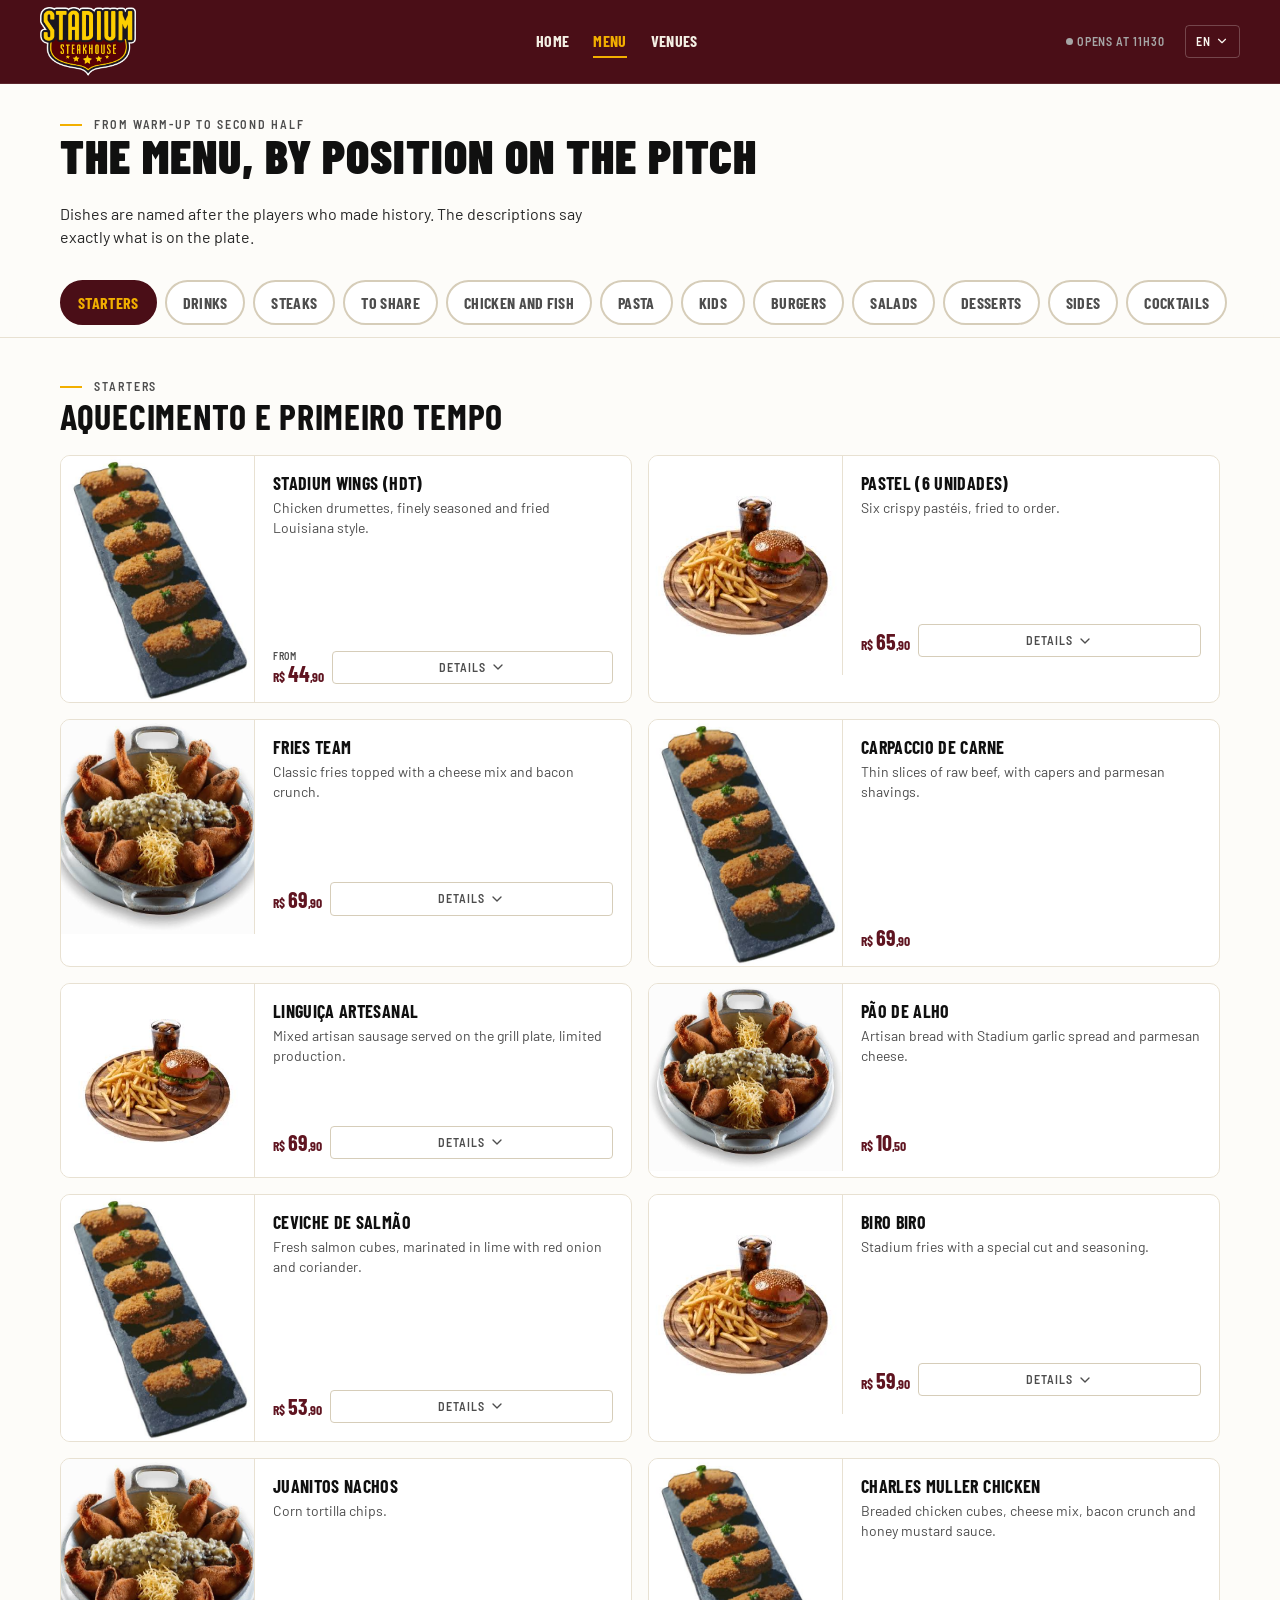
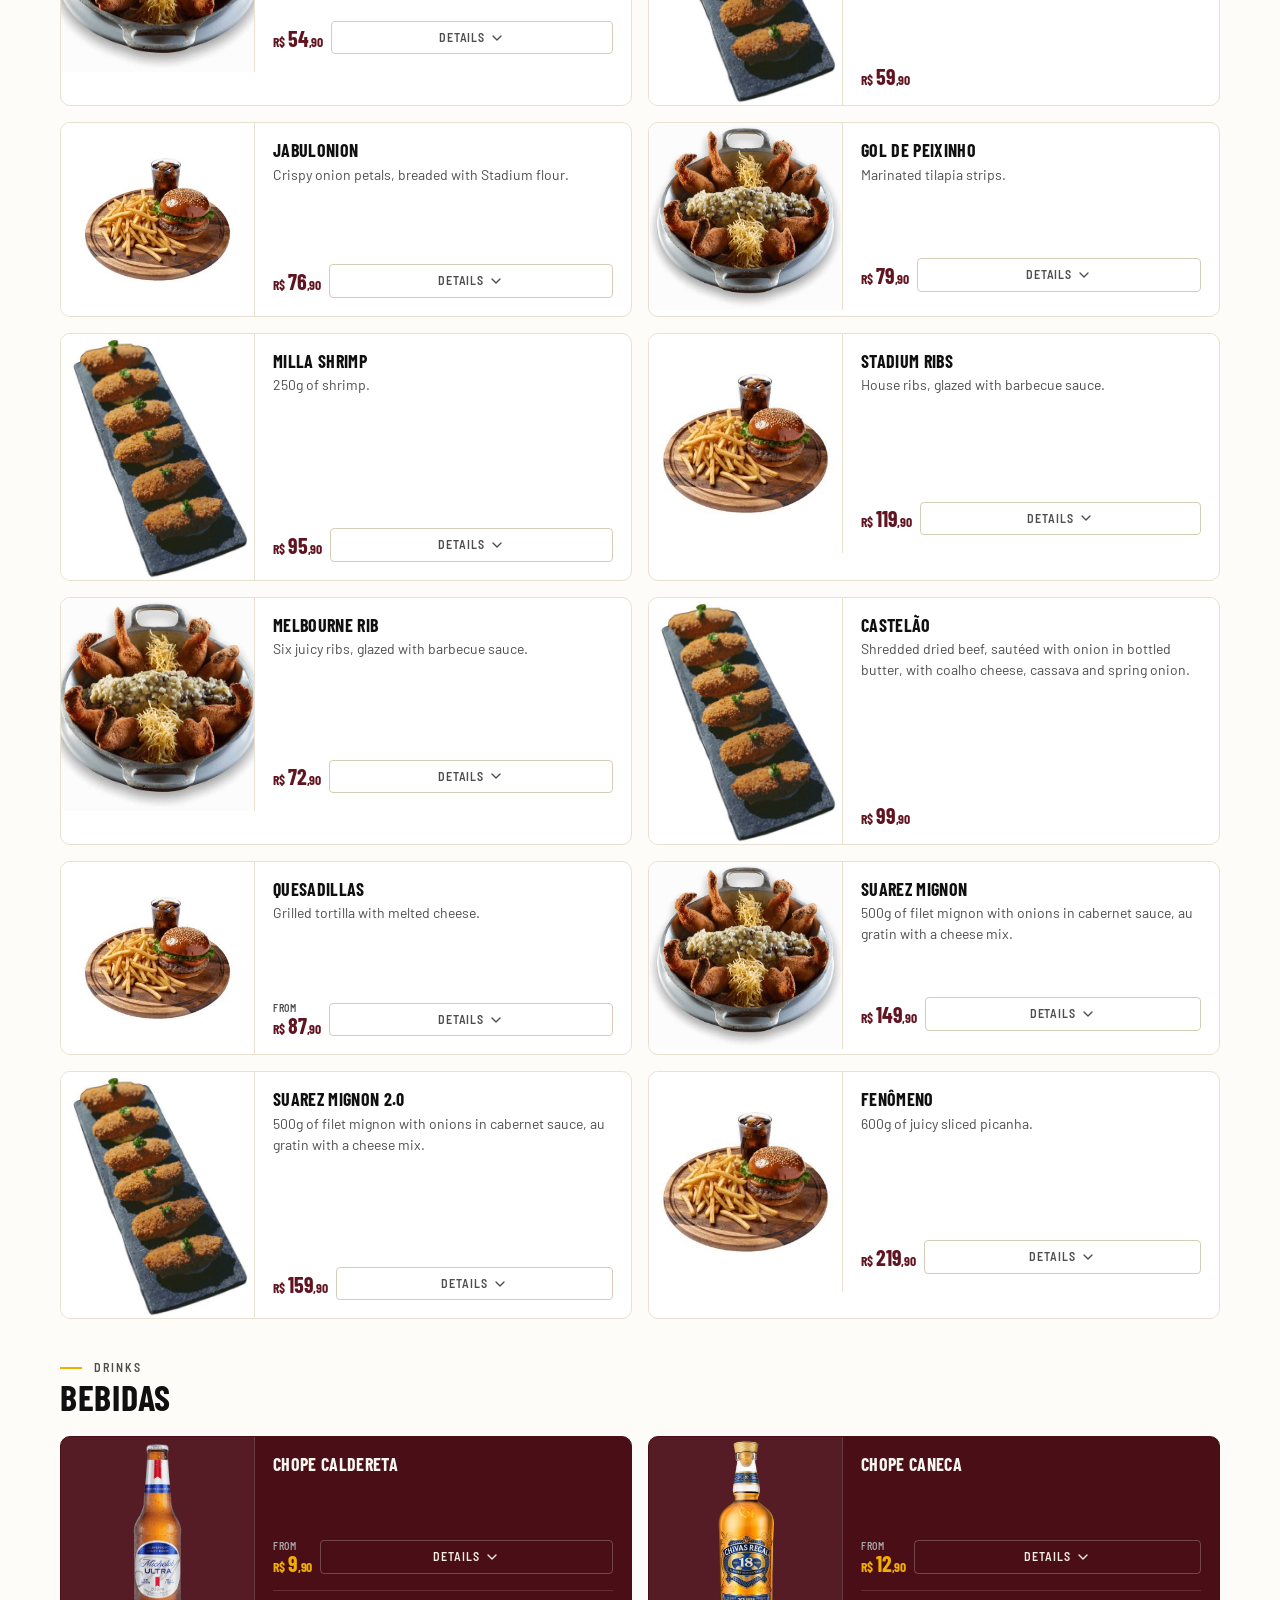
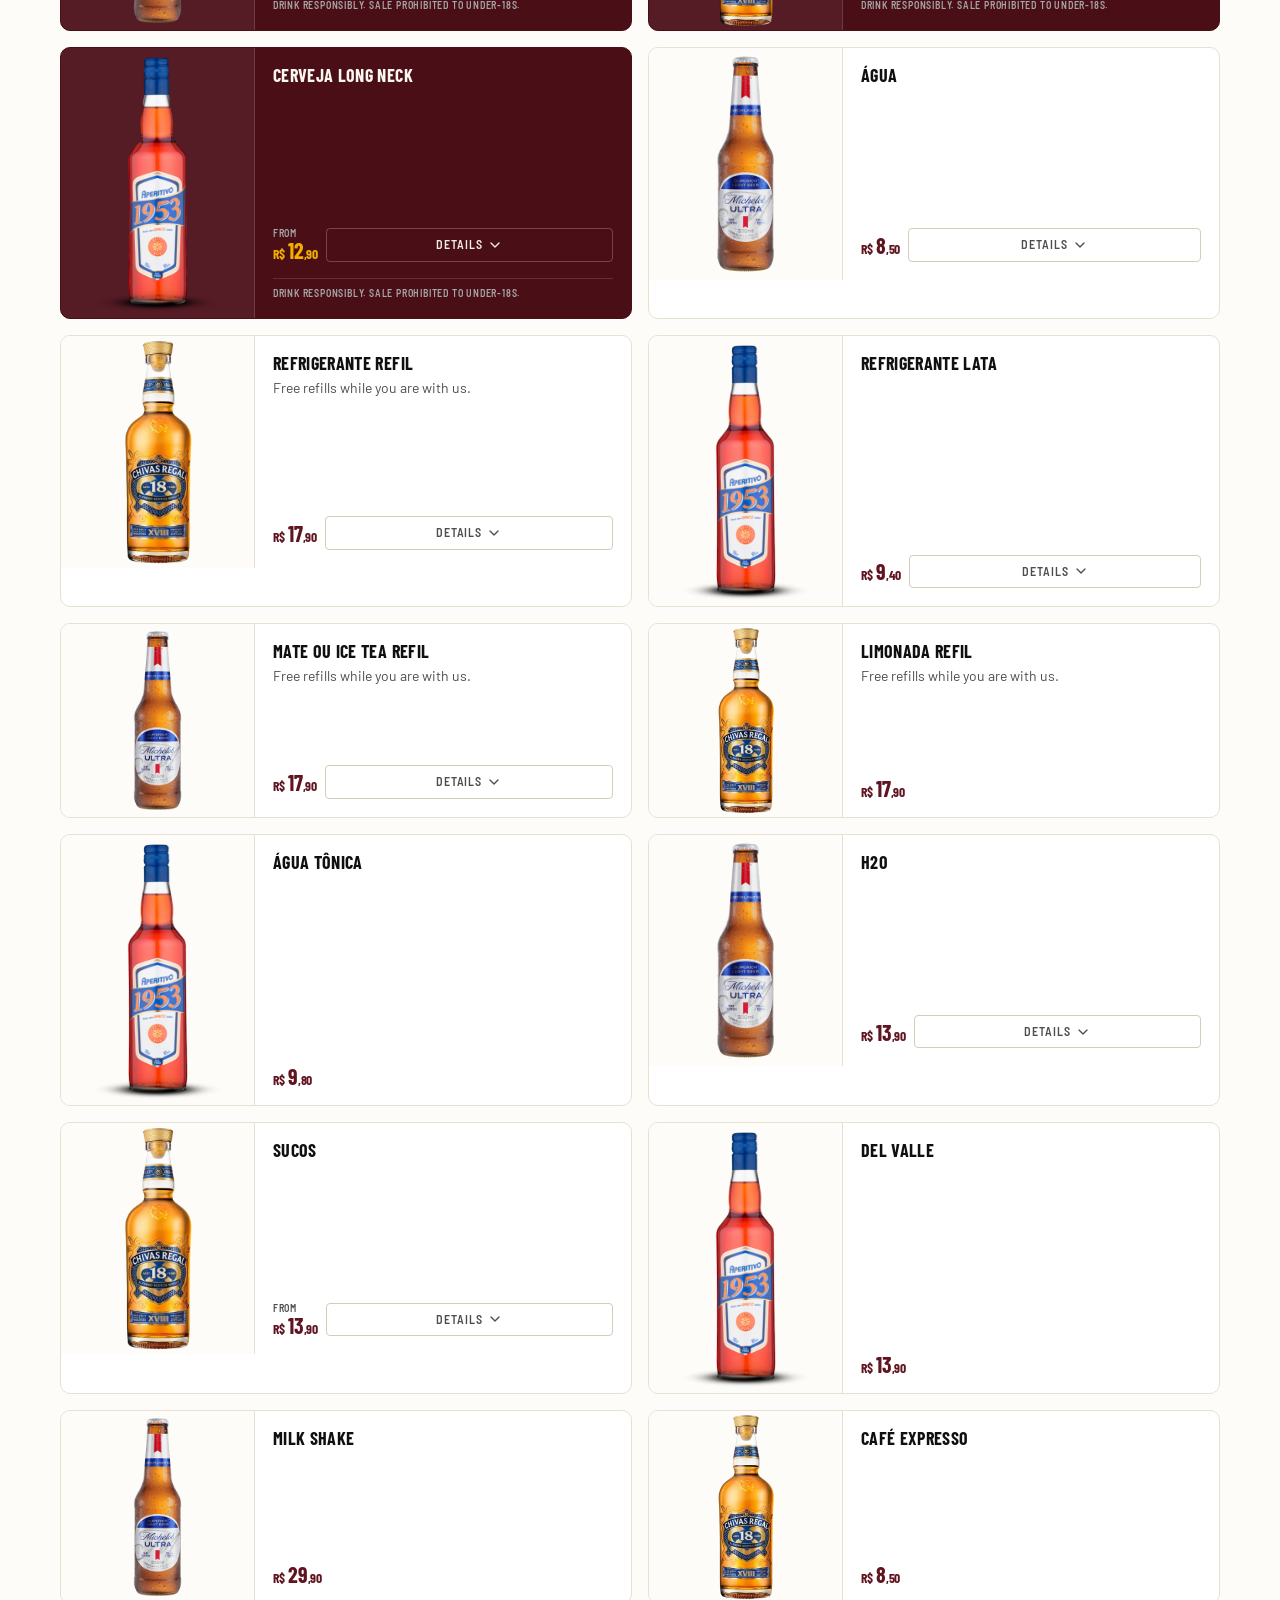
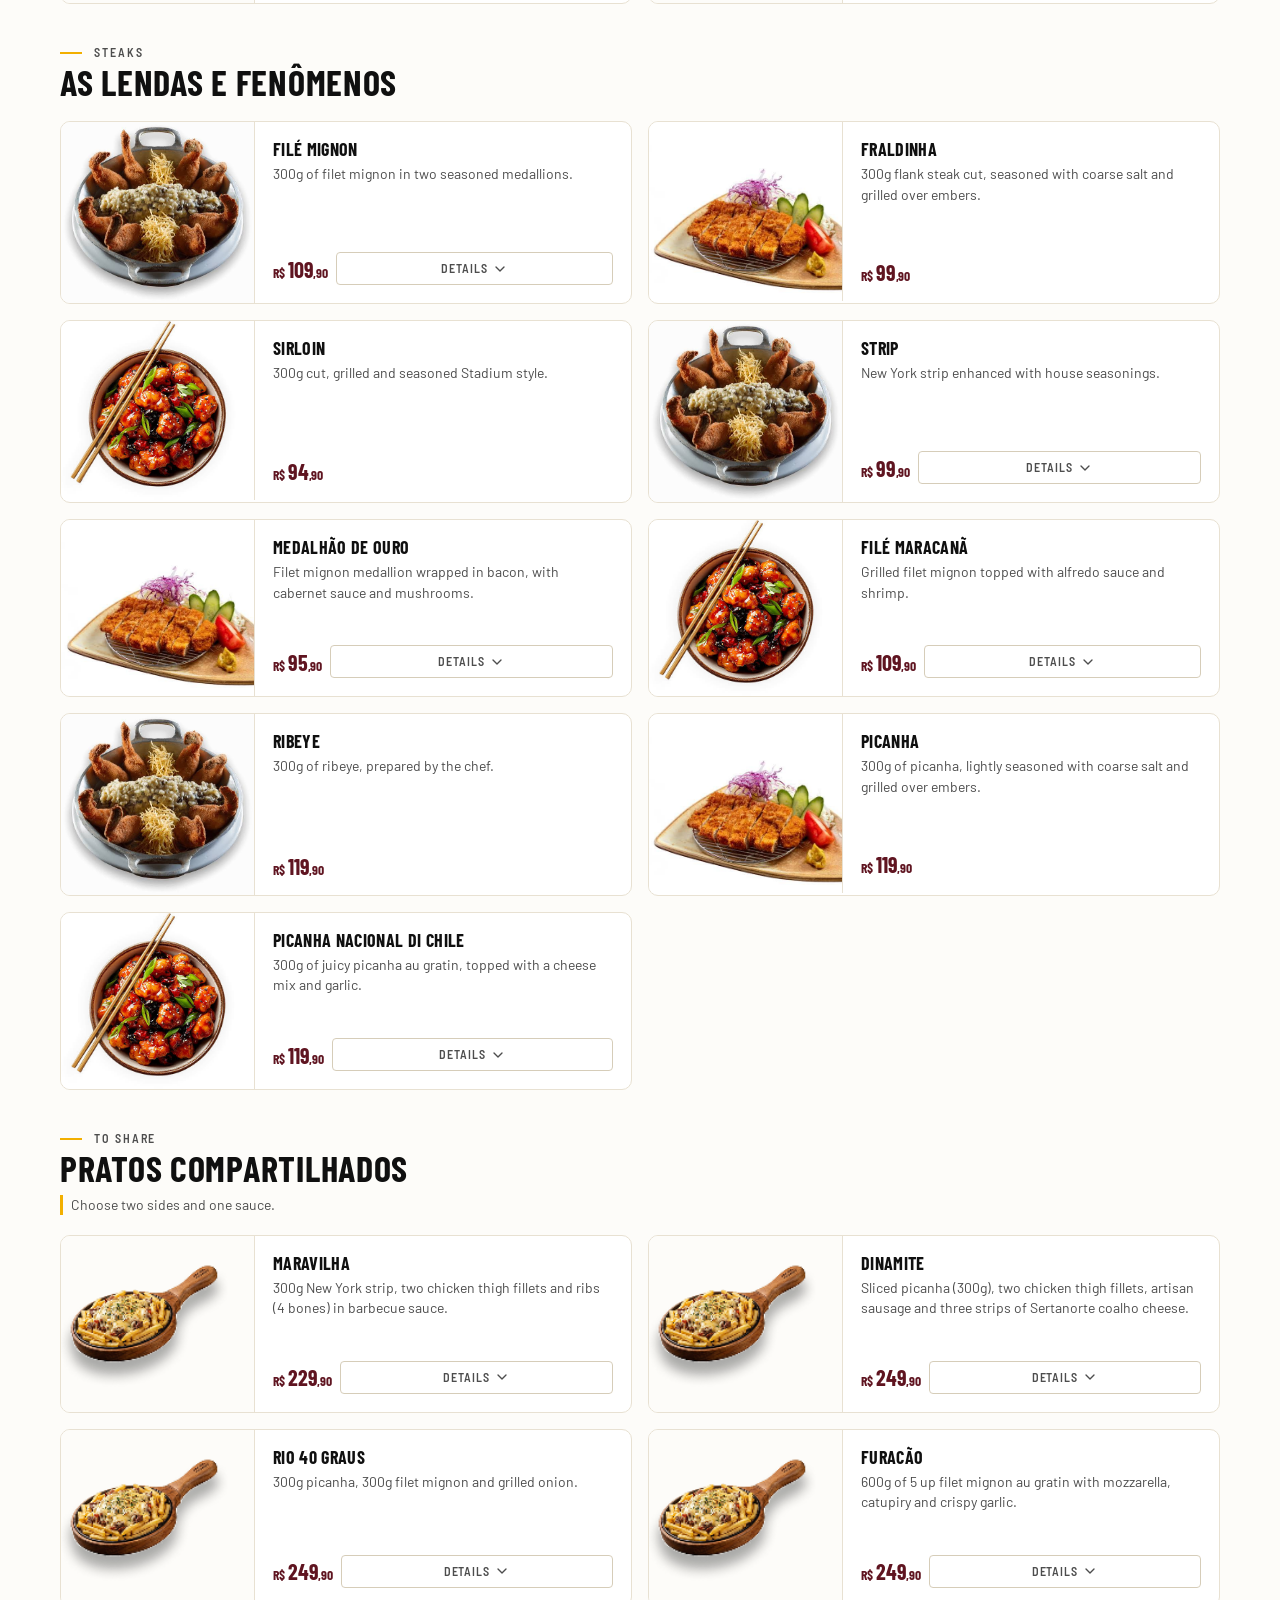
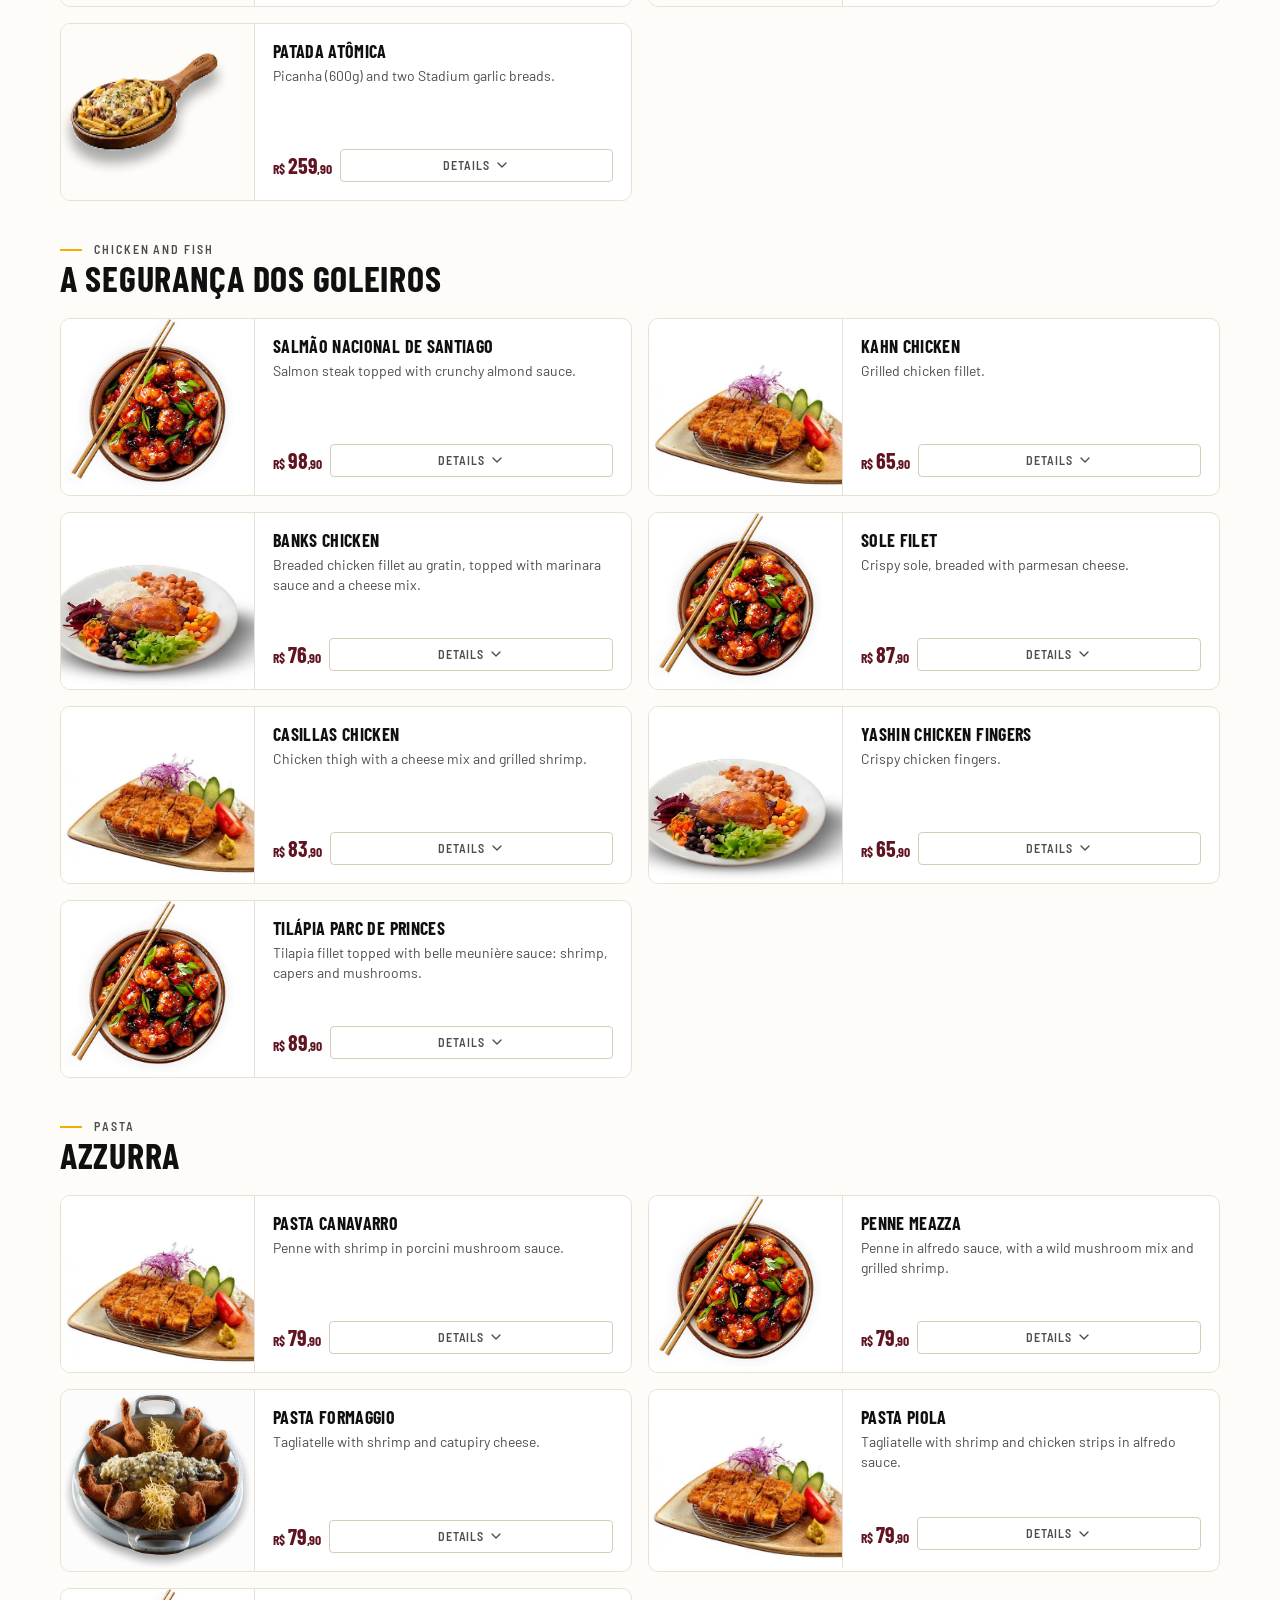
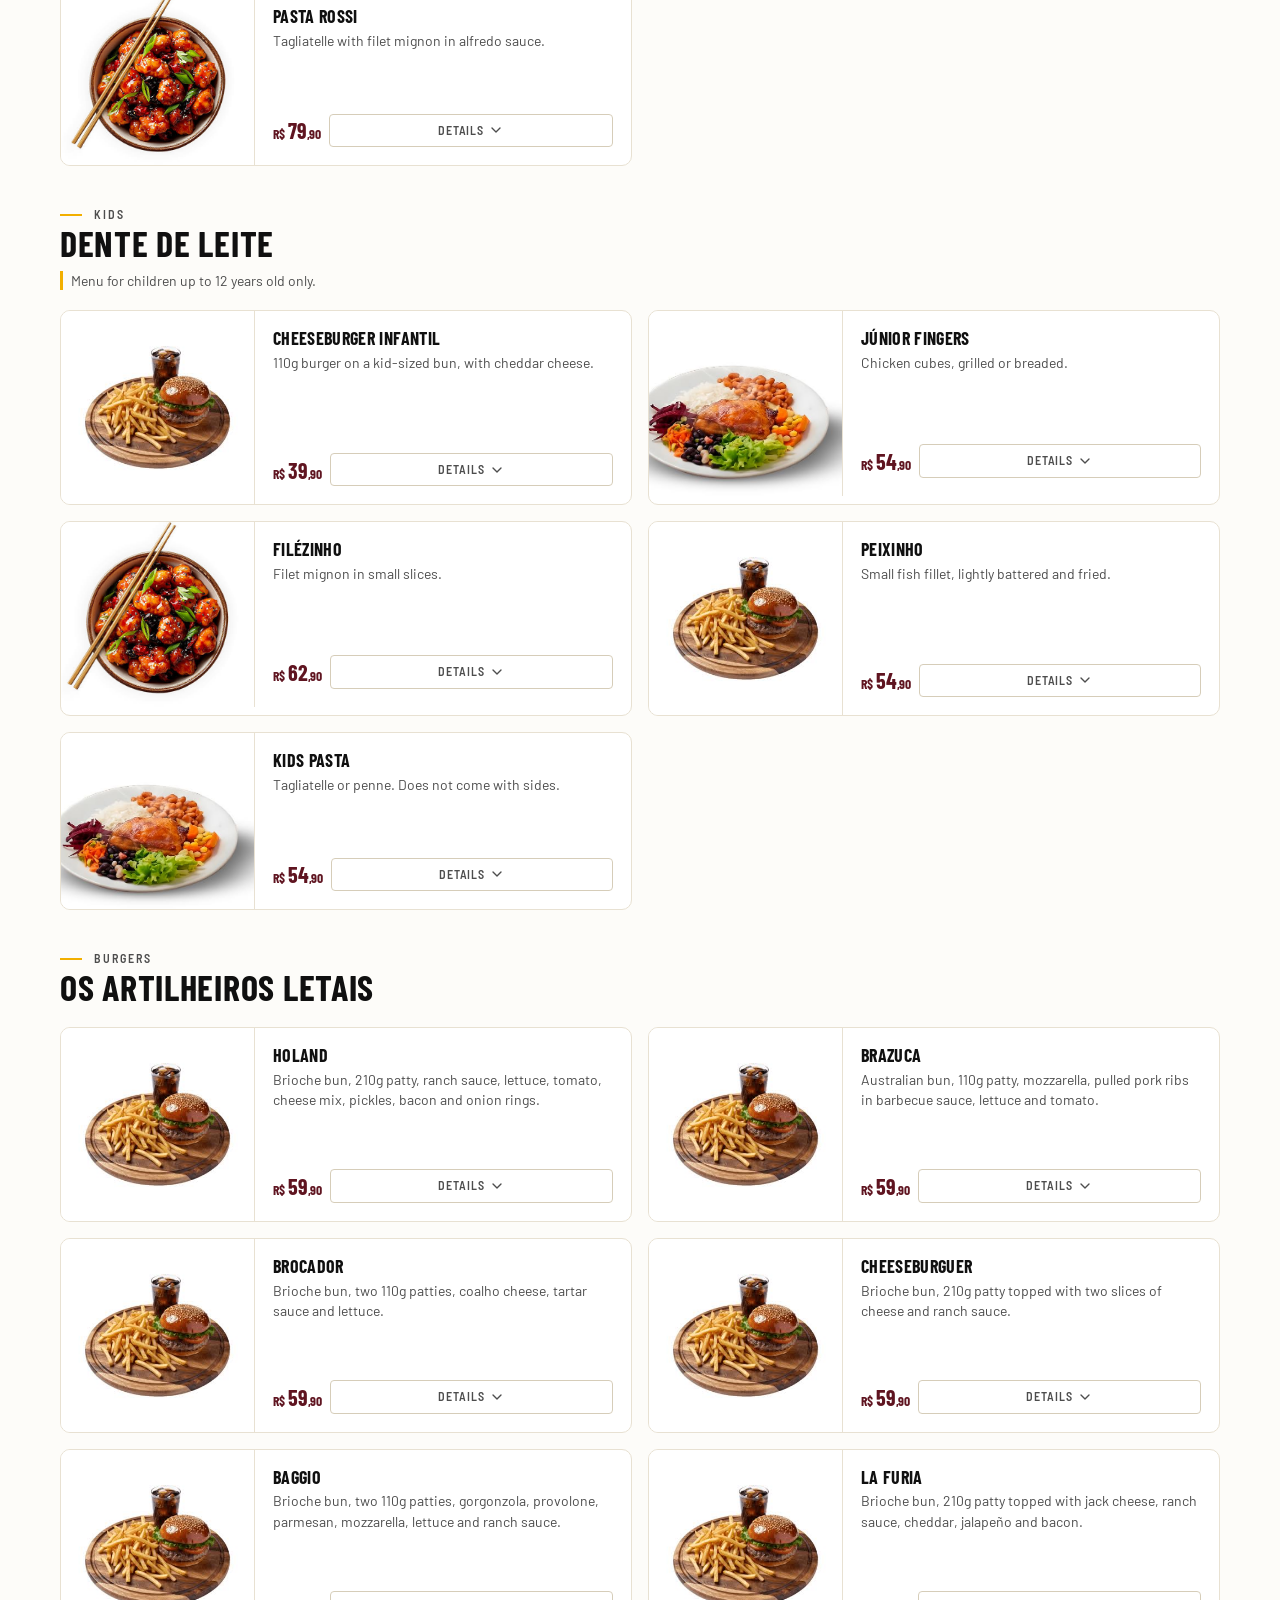
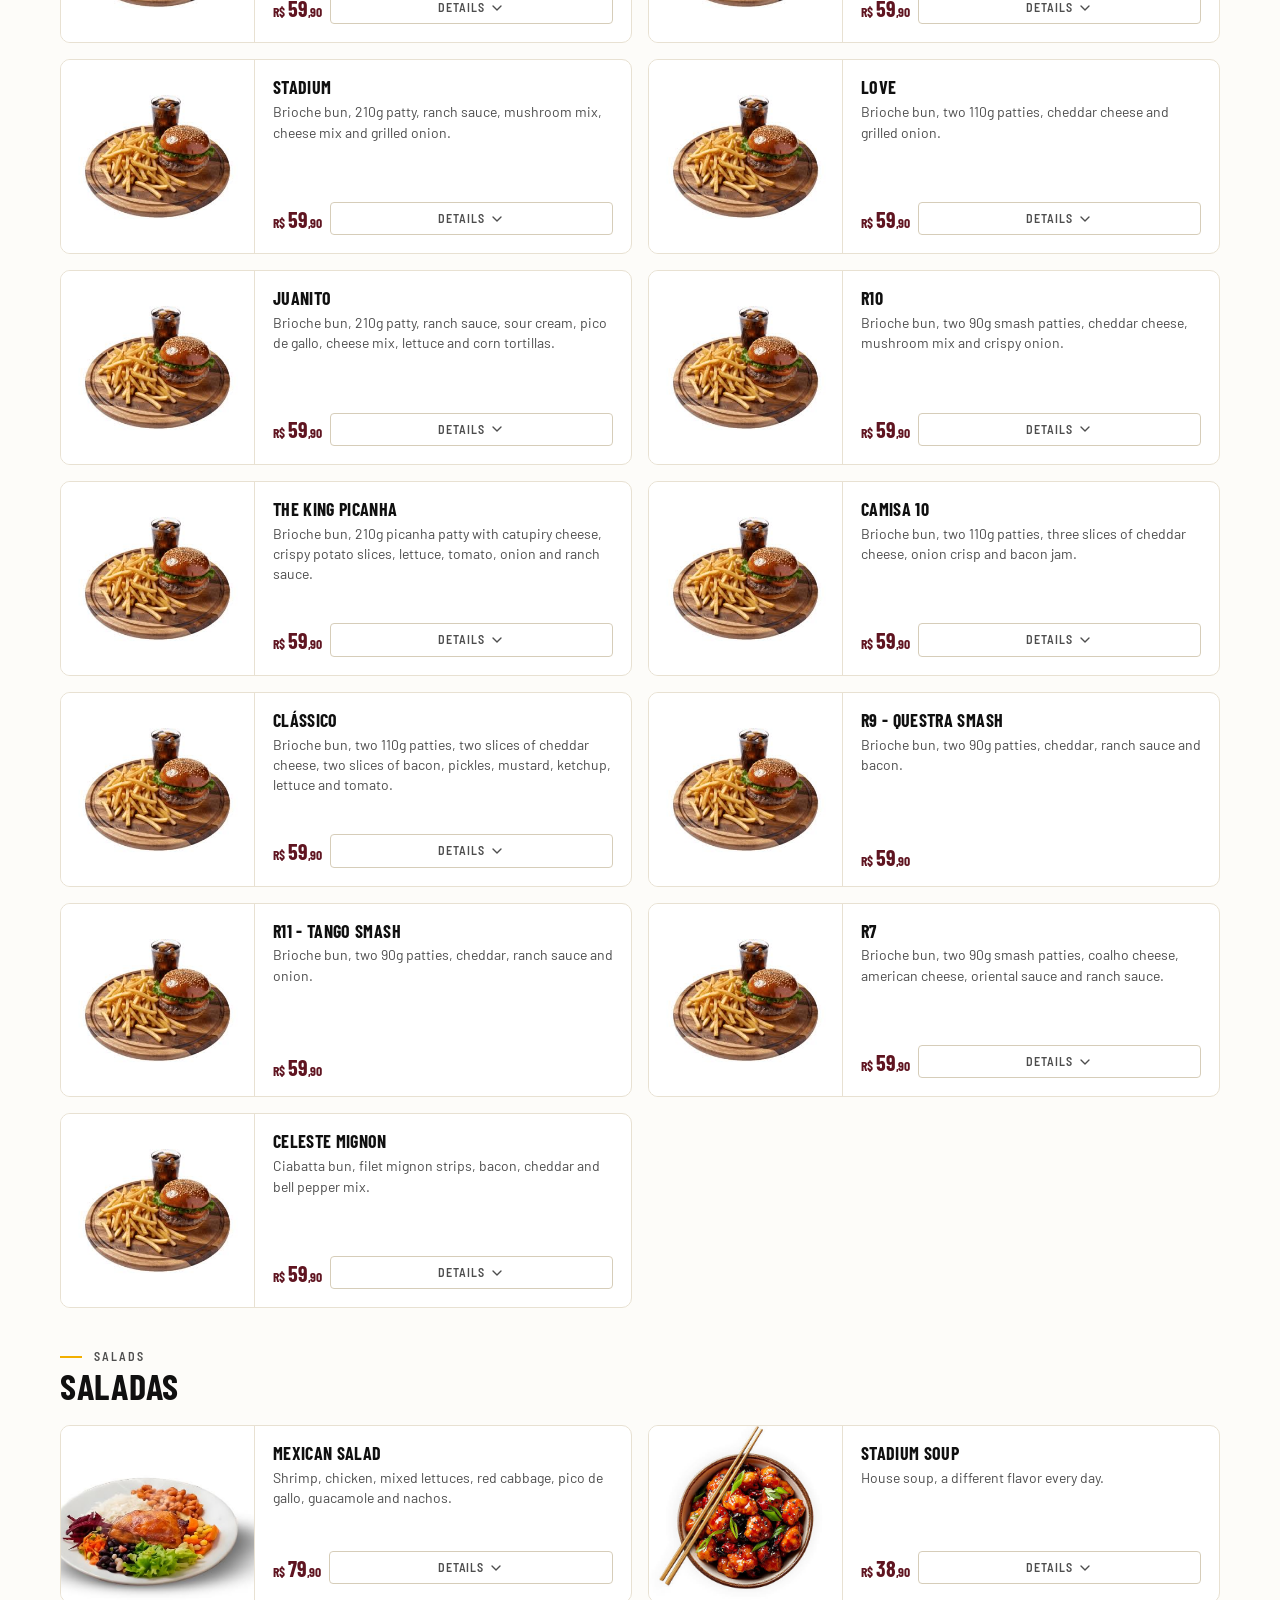
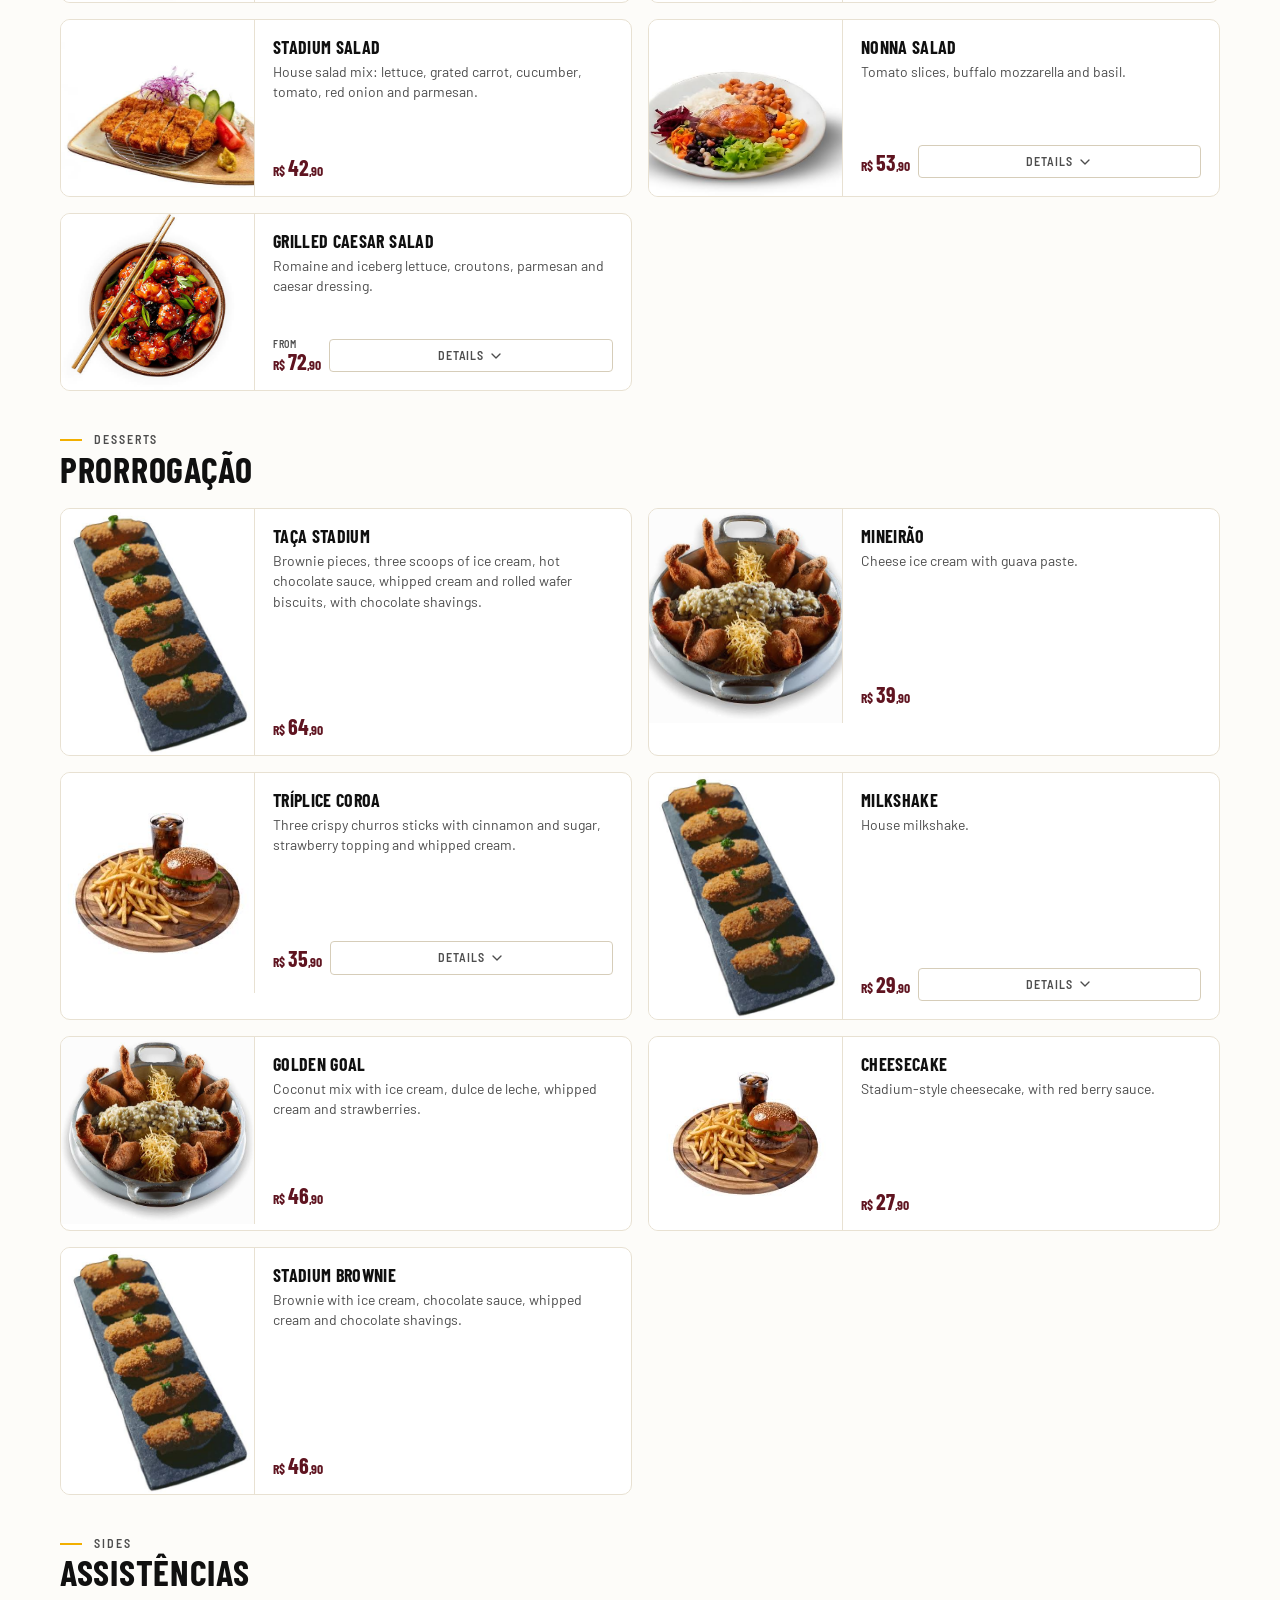
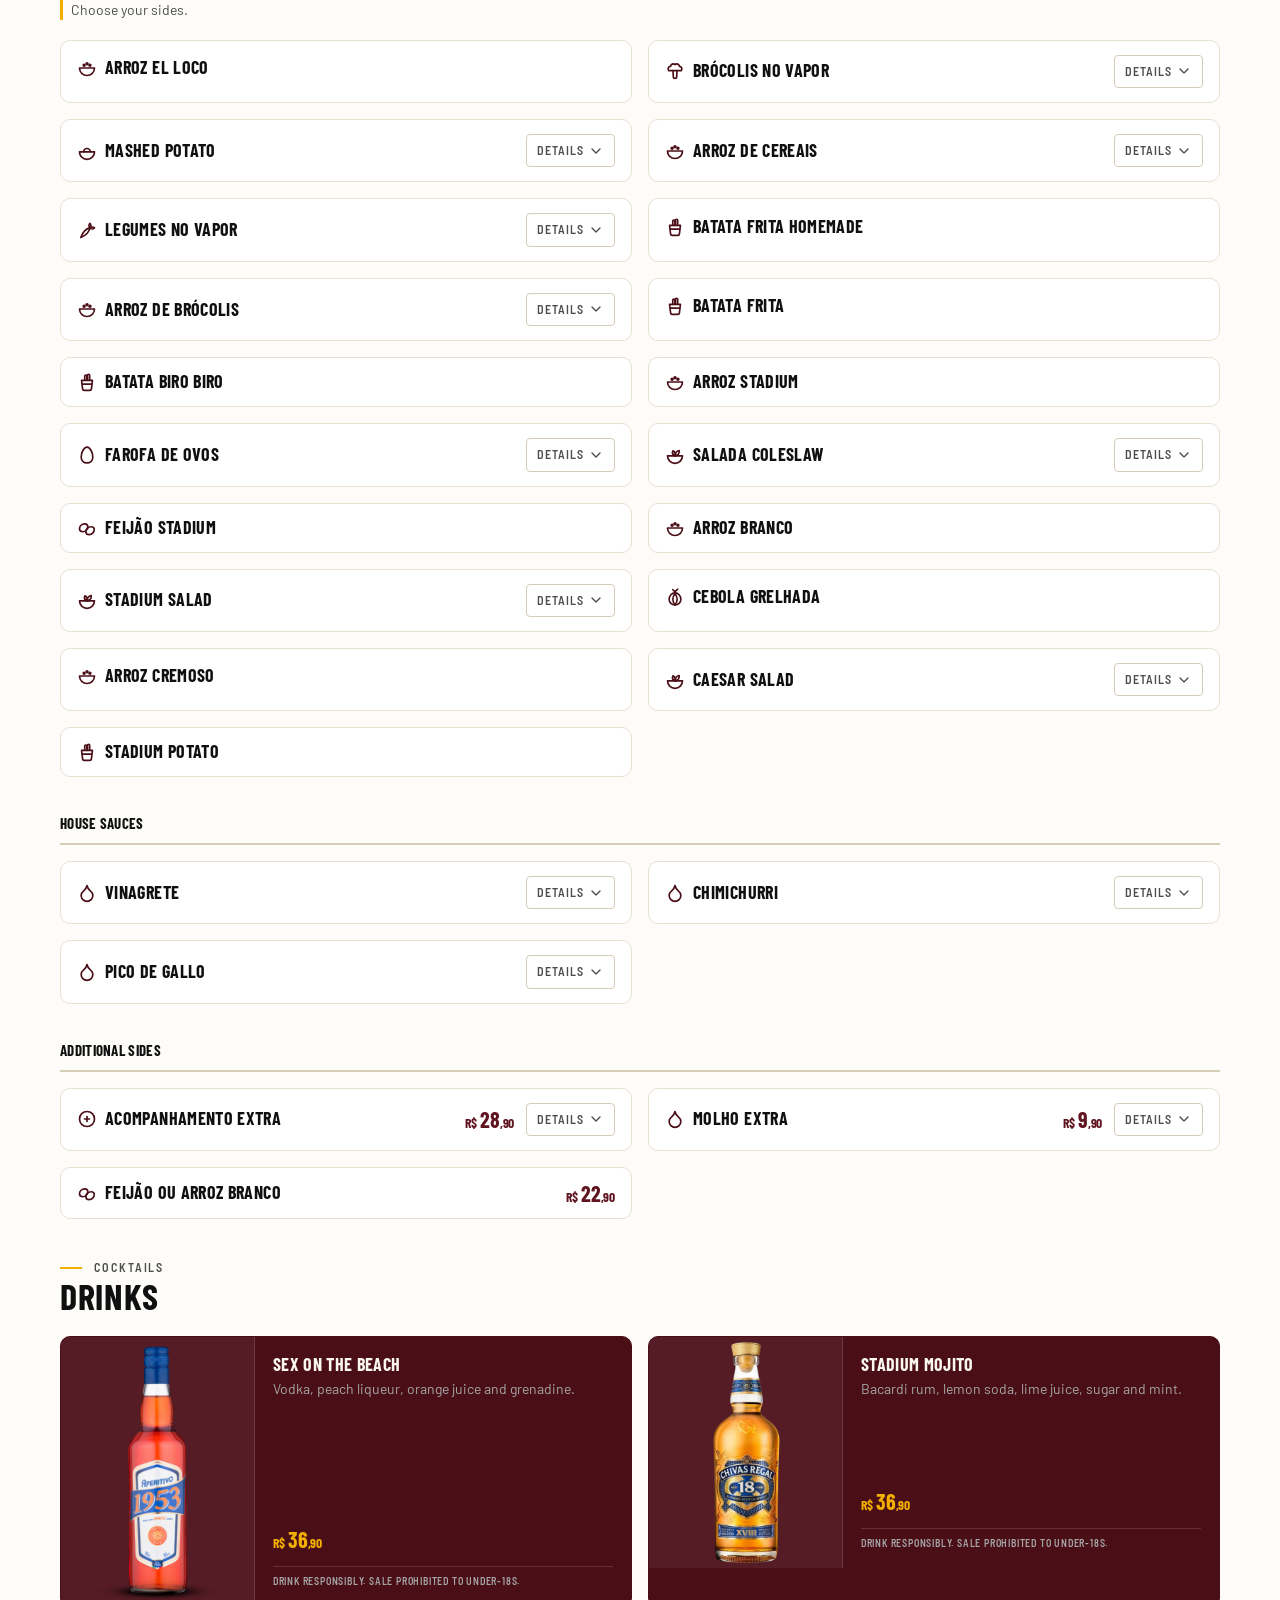
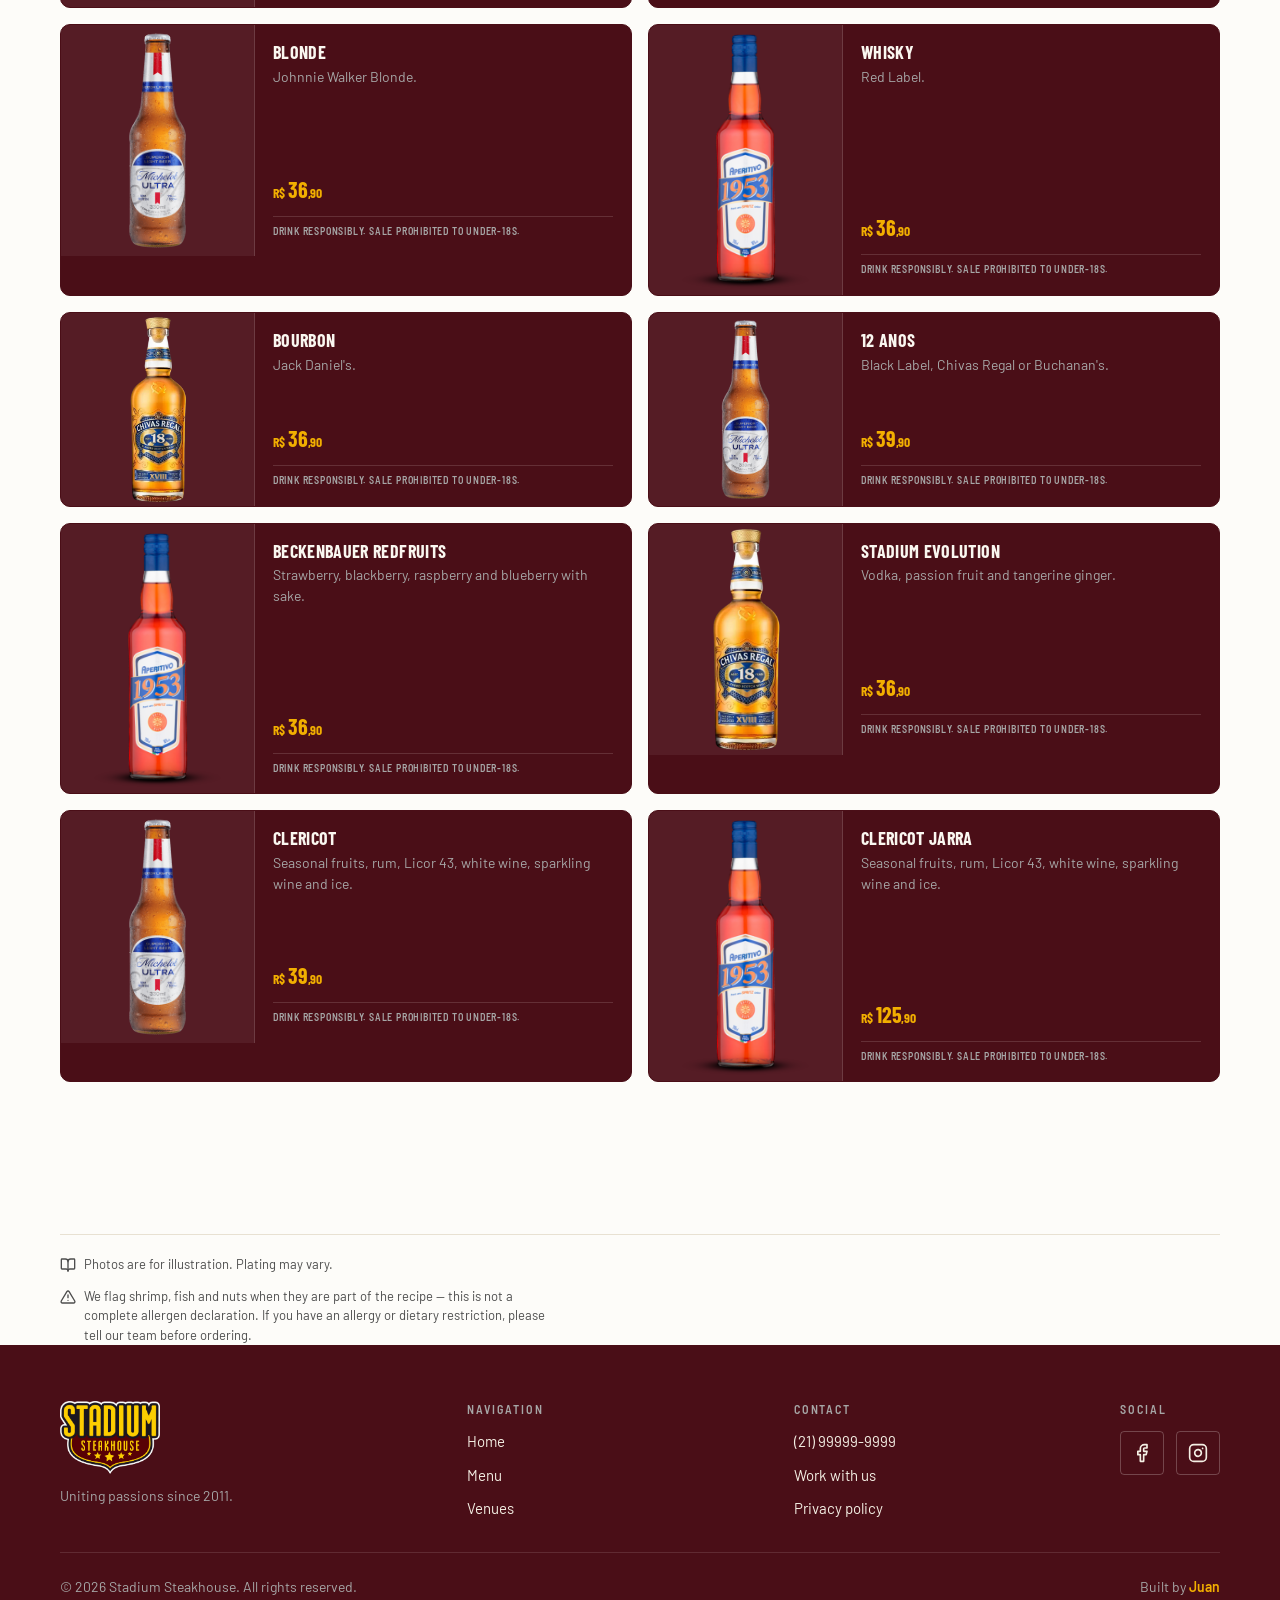
==== commit af7901b5: "Aviso de alergênico por prato e rodapé do cardápio Marca camarão, peixe e castanhas em 14 pratos, co" ====
--- a/cardapio.html
+++ b/cardapio.html
@@ -83,6 +83,23 @@
 
     <div class="container" data-cardapio></div>
 
+    <!-- Rodapé do cardápio: os dois avisos que valem para a
+         página inteira. Fica fora de [data-cardapio] de propósito
+         — aquele contêiner é limpo e redesenhado a cada troca de
+         idioma, e levaria estes avisos junto. -->
+    <div class="container">
+        <div class="cardapio__rodape">
+            <p>
+                <svg class="ico ico--sm" aria-hidden="true"><use href="#i-menu"/></svg>
+                <span data-i18n="cardapio.avisoFotos">As fotos são ilustrativas. A apresentação dos pratos pode variar.</span>
+            </p>
+            <p>
+                <svg class="ico ico--sm" aria-hidden="true"><use href="#i-alerta"/></svg>
+                <span data-i18n="cardapio.avisoAlergia">Sinalizamos camarão, peixe e castanhas quando entram na receita — não é uma declaração completa de alergênicos. Se você tem alergia ou restrição alimentar, avise a equipe antes de pedir.</span>
+            </p>
+        </div>
+    </div>
+
 </main>
 
 <footer class="footer">
--- a/assets/css/cardapio.css
+++ b/assets/css/cardapio.css
@@ -634,3 +634,71 @@
 .card-enxuto__titulo .ico {
   color: var(--burgundy);
 }
+
+/* ---------- 10. AVISO DE ALERGÊNICO ----------
+   Primeira linha da gaveta, e a única com fundo próprio: é a
+   informação de maior consequência da tela. Quem tem alergia a
+   camarão precisa ver isso antes de qualquer preço.
+
+   Âmbar em vez de vermelho de propósito. Vermelho num cardápio
+   lê como "erro" ou "indisponível"; âmbar lê como "atenção",
+   que é o que a mensagem é. */
+.card-alergenico {
+  display: flex;
+  align-items: flex-start;
+  gap: var(--s-3);
+  font-family: var(--font-label);
+  font-weight: 600;
+  font-size: 13px;
+  line-height: 1.4;
+  color: var(--ink);
+  background-color: rgba(242, 175, 0, 0.14);
+  border-left: 3px solid var(--gold);
+  padding-block: var(--s-3);
+}
+
+.card-alergenico .ico {
+  color: #8A5A00;
+  flex: none;
+  margin-top: 1px;
+}
+
+/* Dentro do card bordô o âmbar transparente some. Aqui ele
+   volta a ter corpo, e o texto passa para a paleta clara. */
+.card-produto--alcool .card-alergenico {
+  background-color: rgba(242, 175, 0, 0.18);
+  color: var(--ink-on-dark);
+}
+
+.card-produto--alcool .card-alergenico .ico {
+  color: var(--gold);
+}
+
+/* ---------- 11. RODAPÉ DO CARDÁPIO ----------
+   Os dois avisos que valem para a página inteira: foto é
+   ilustrativa, e a marcação de alergênico não é declaração
+   completa. Ficam uma vez só, no fim — repetir em 129 cards
+   viraria ruído e ninguém leria nenhum deles. */
+.cardapio__rodape {
+  margin-top: var(--s-10);
+  padding-top: var(--s-6);
+  border-top: 1px solid var(--border);
+  display: grid;
+  gap: var(--s-4);
+}
+
+.cardapio__rodape p {
+  display: flex;
+  align-items: flex-start;
+  gap: var(--s-3);
+  font-size: 13px;
+  line-height: 1.5;
+  color: var(--ink-mute);
+  max-width: 70ch;
+}
+
+.cardapio__rodape .ico {
+  color: var(--ink-mute);
+  flex: none;
+  margin-top: 2px;
+}
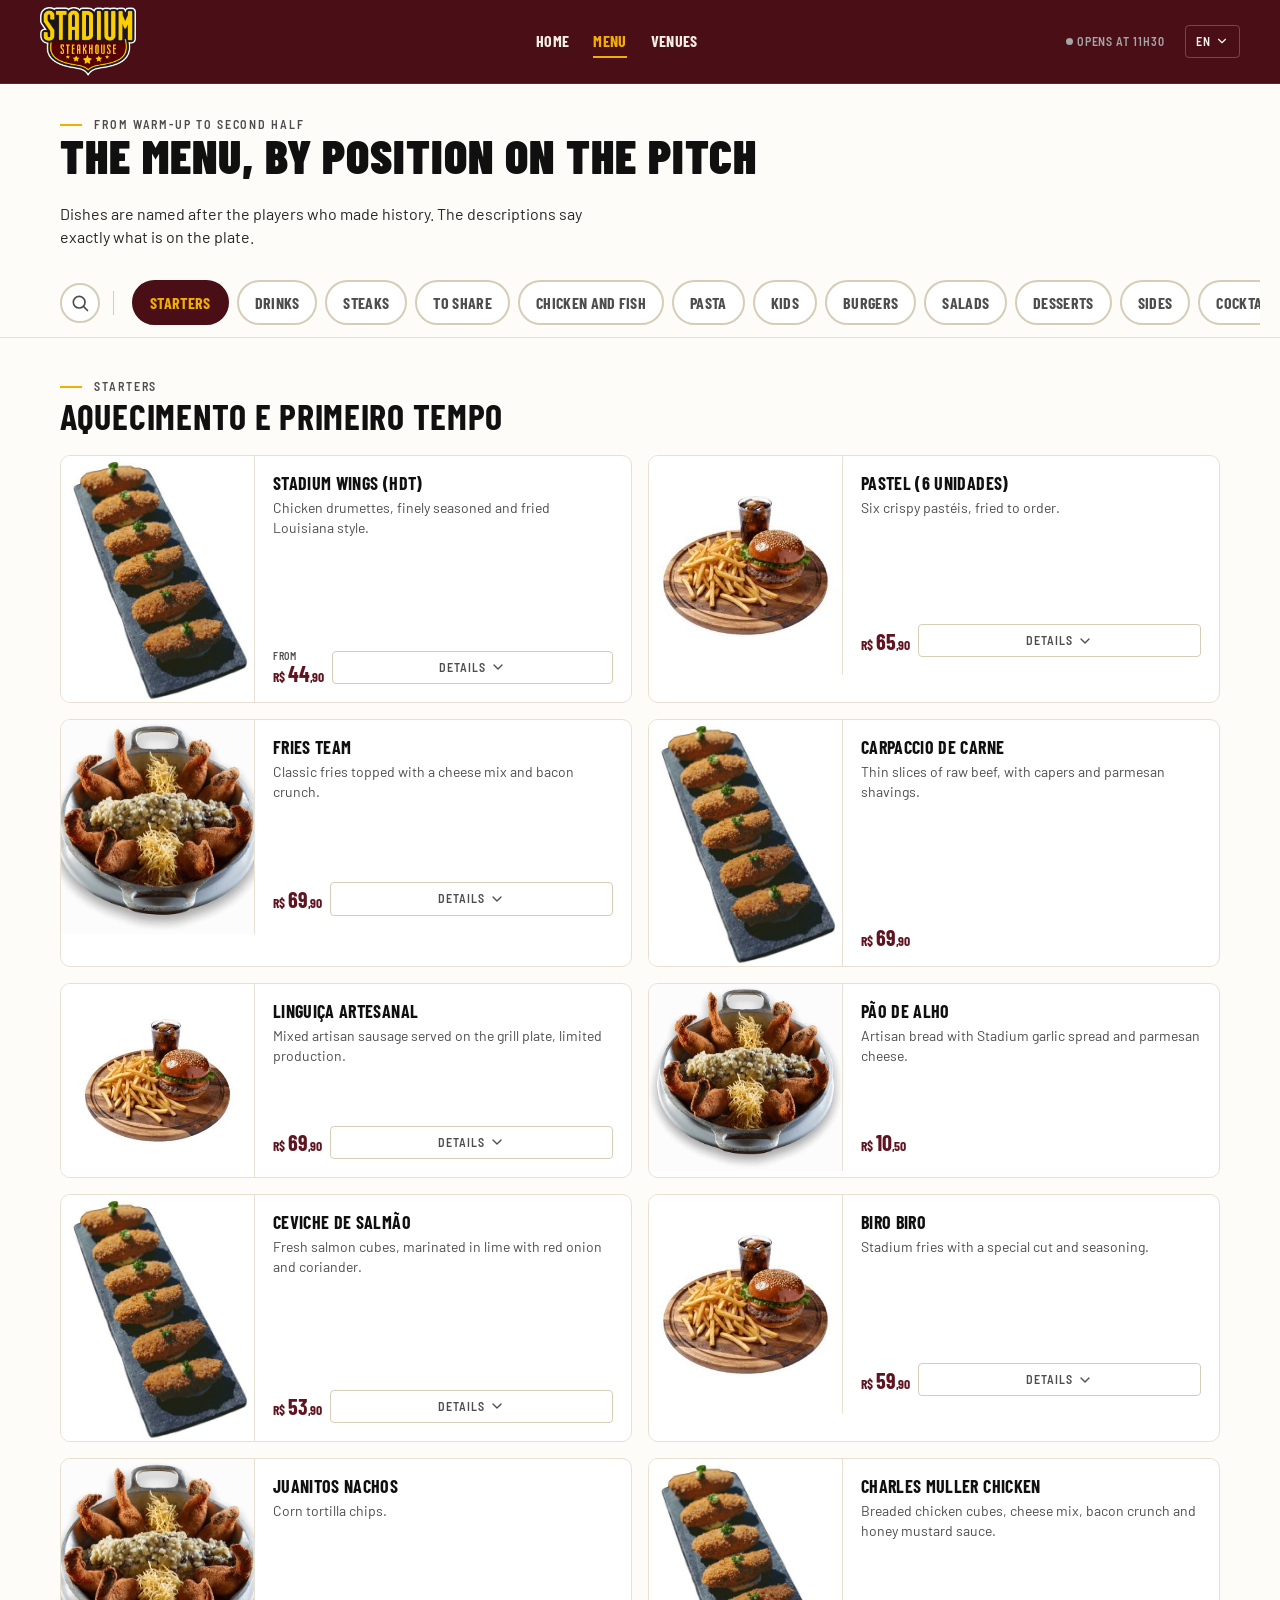
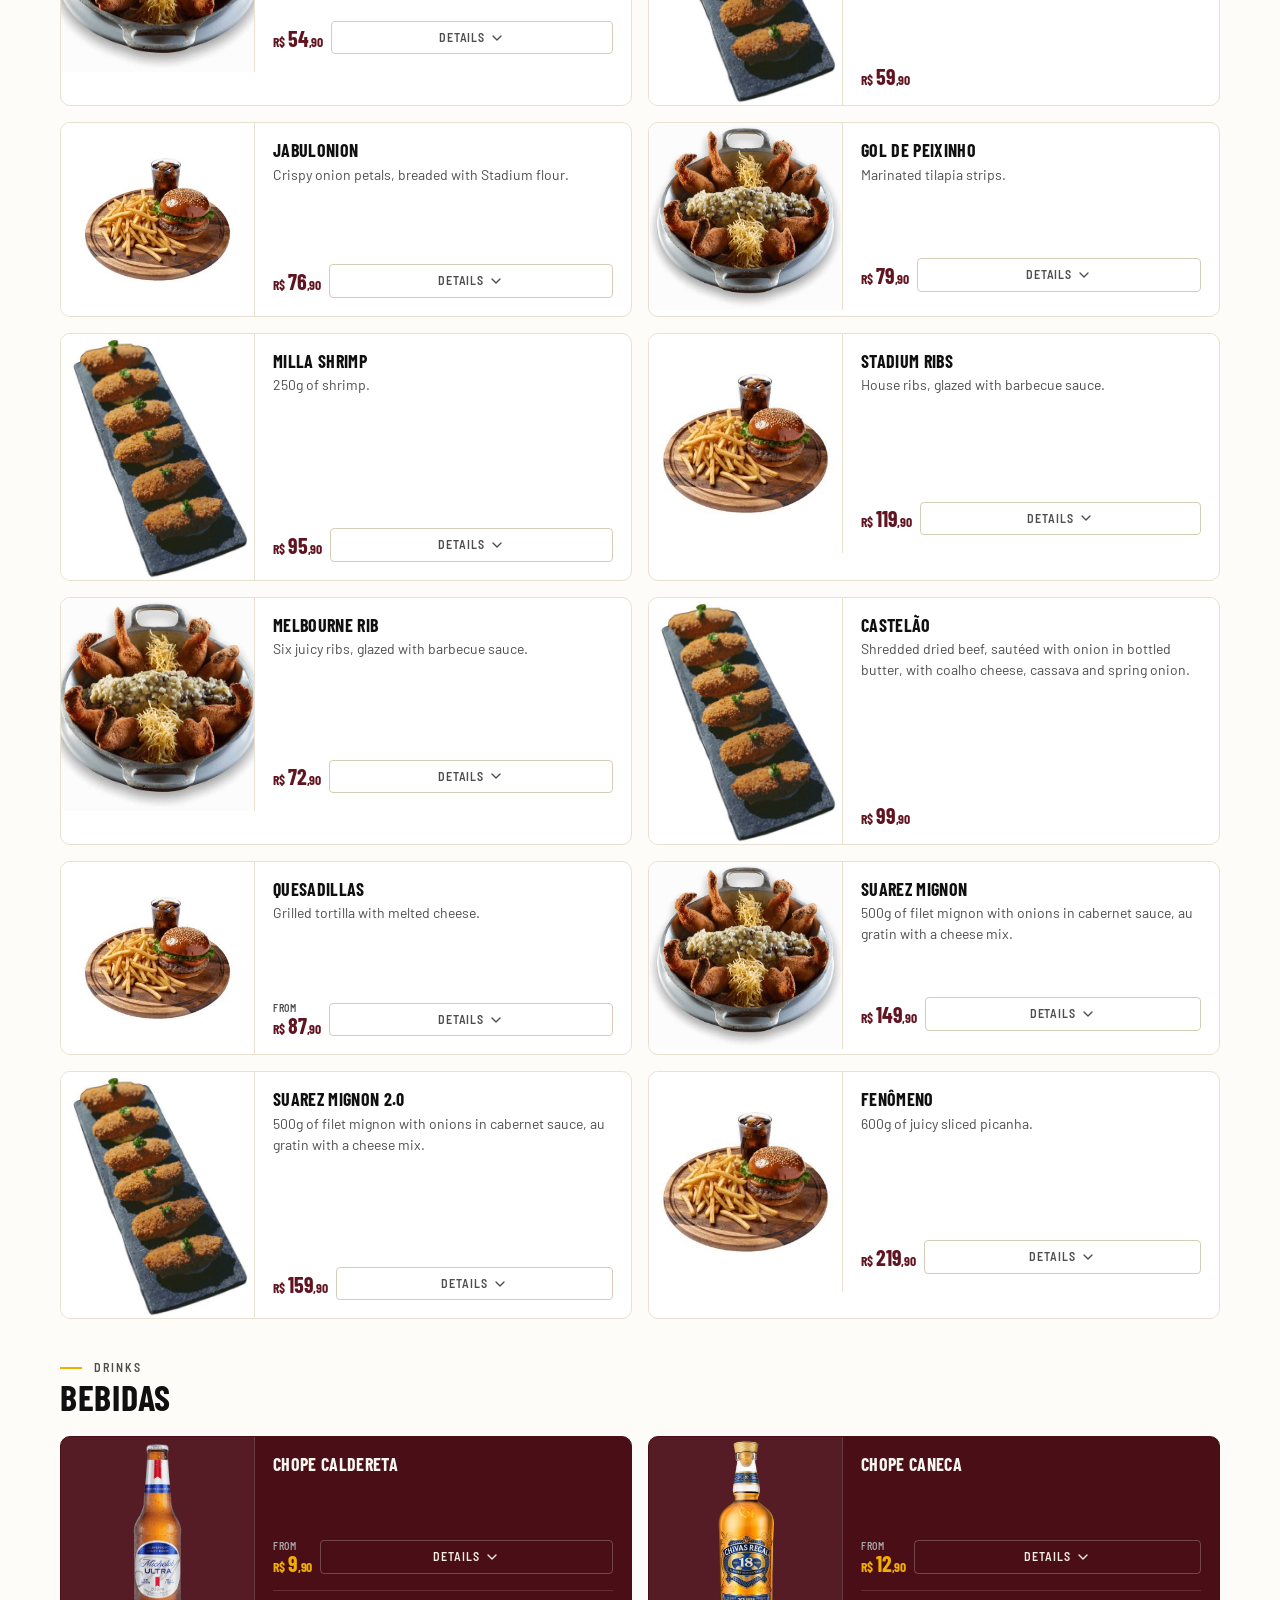
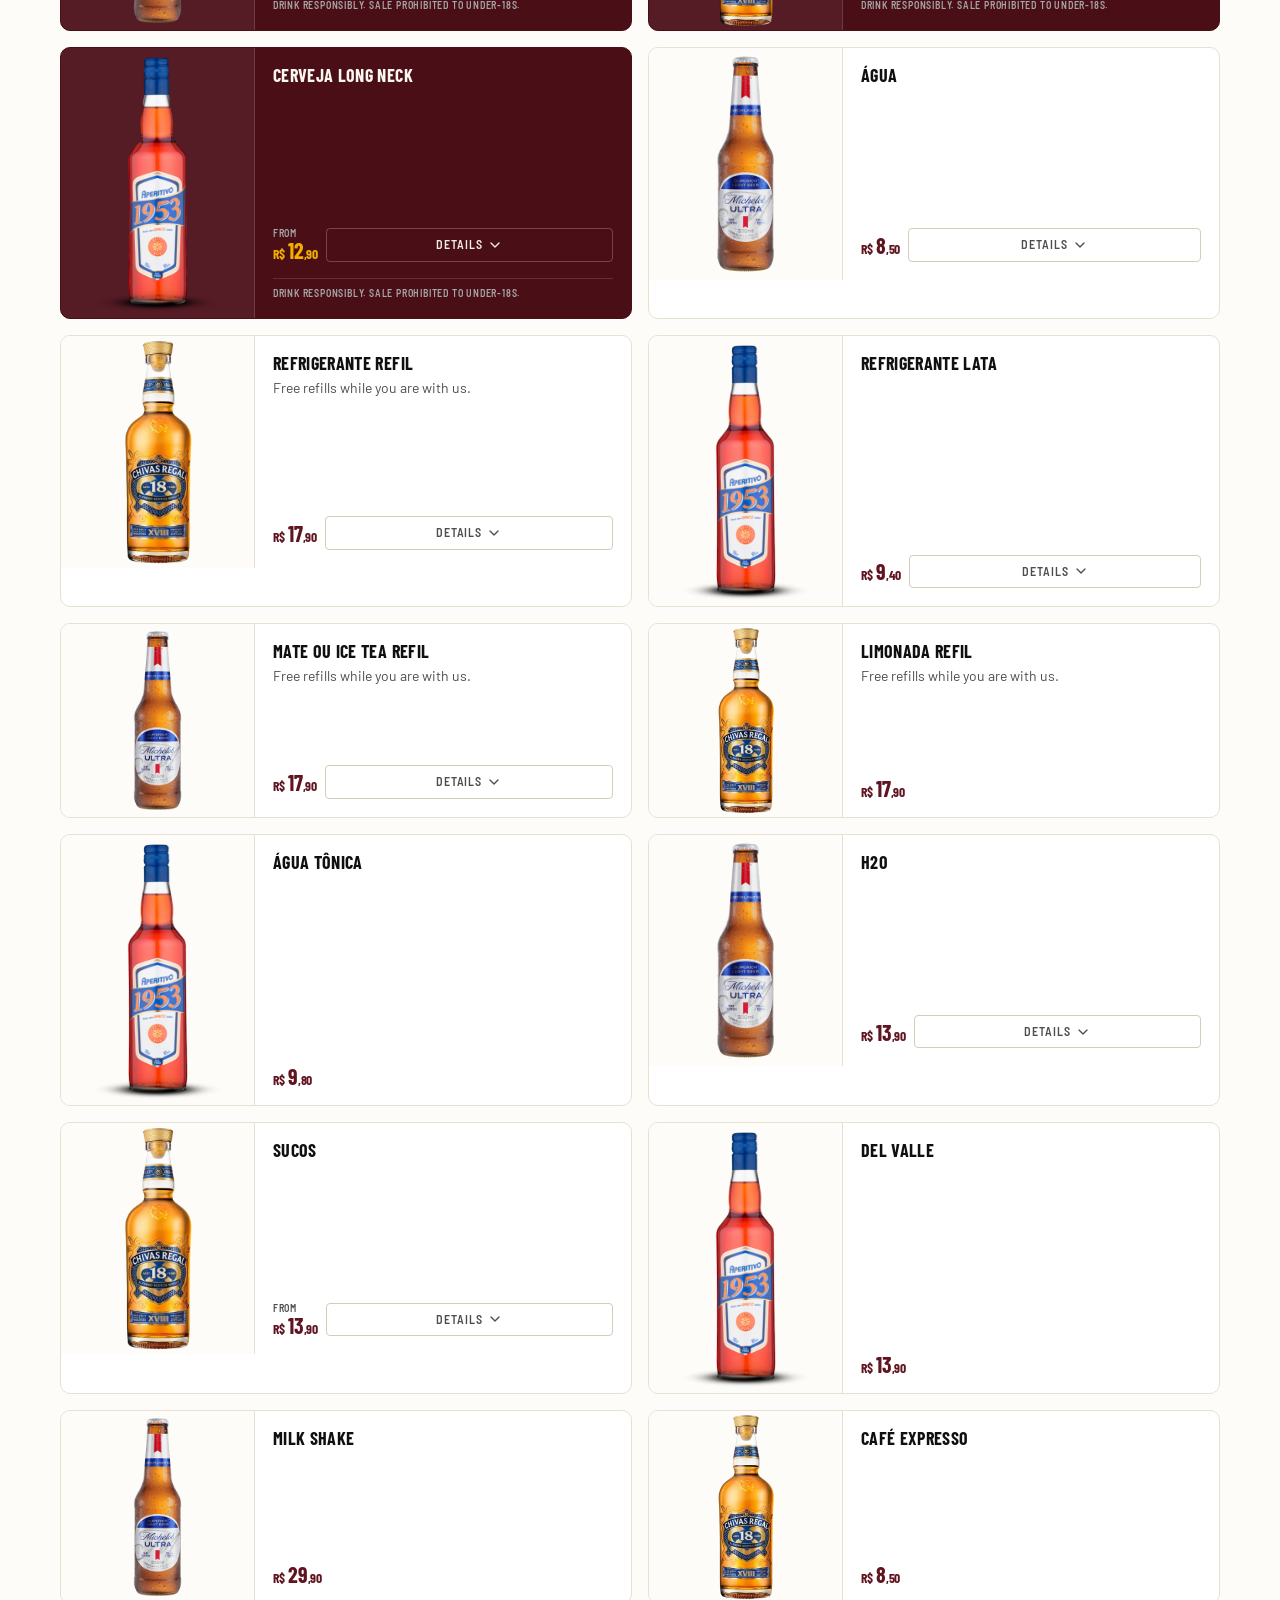
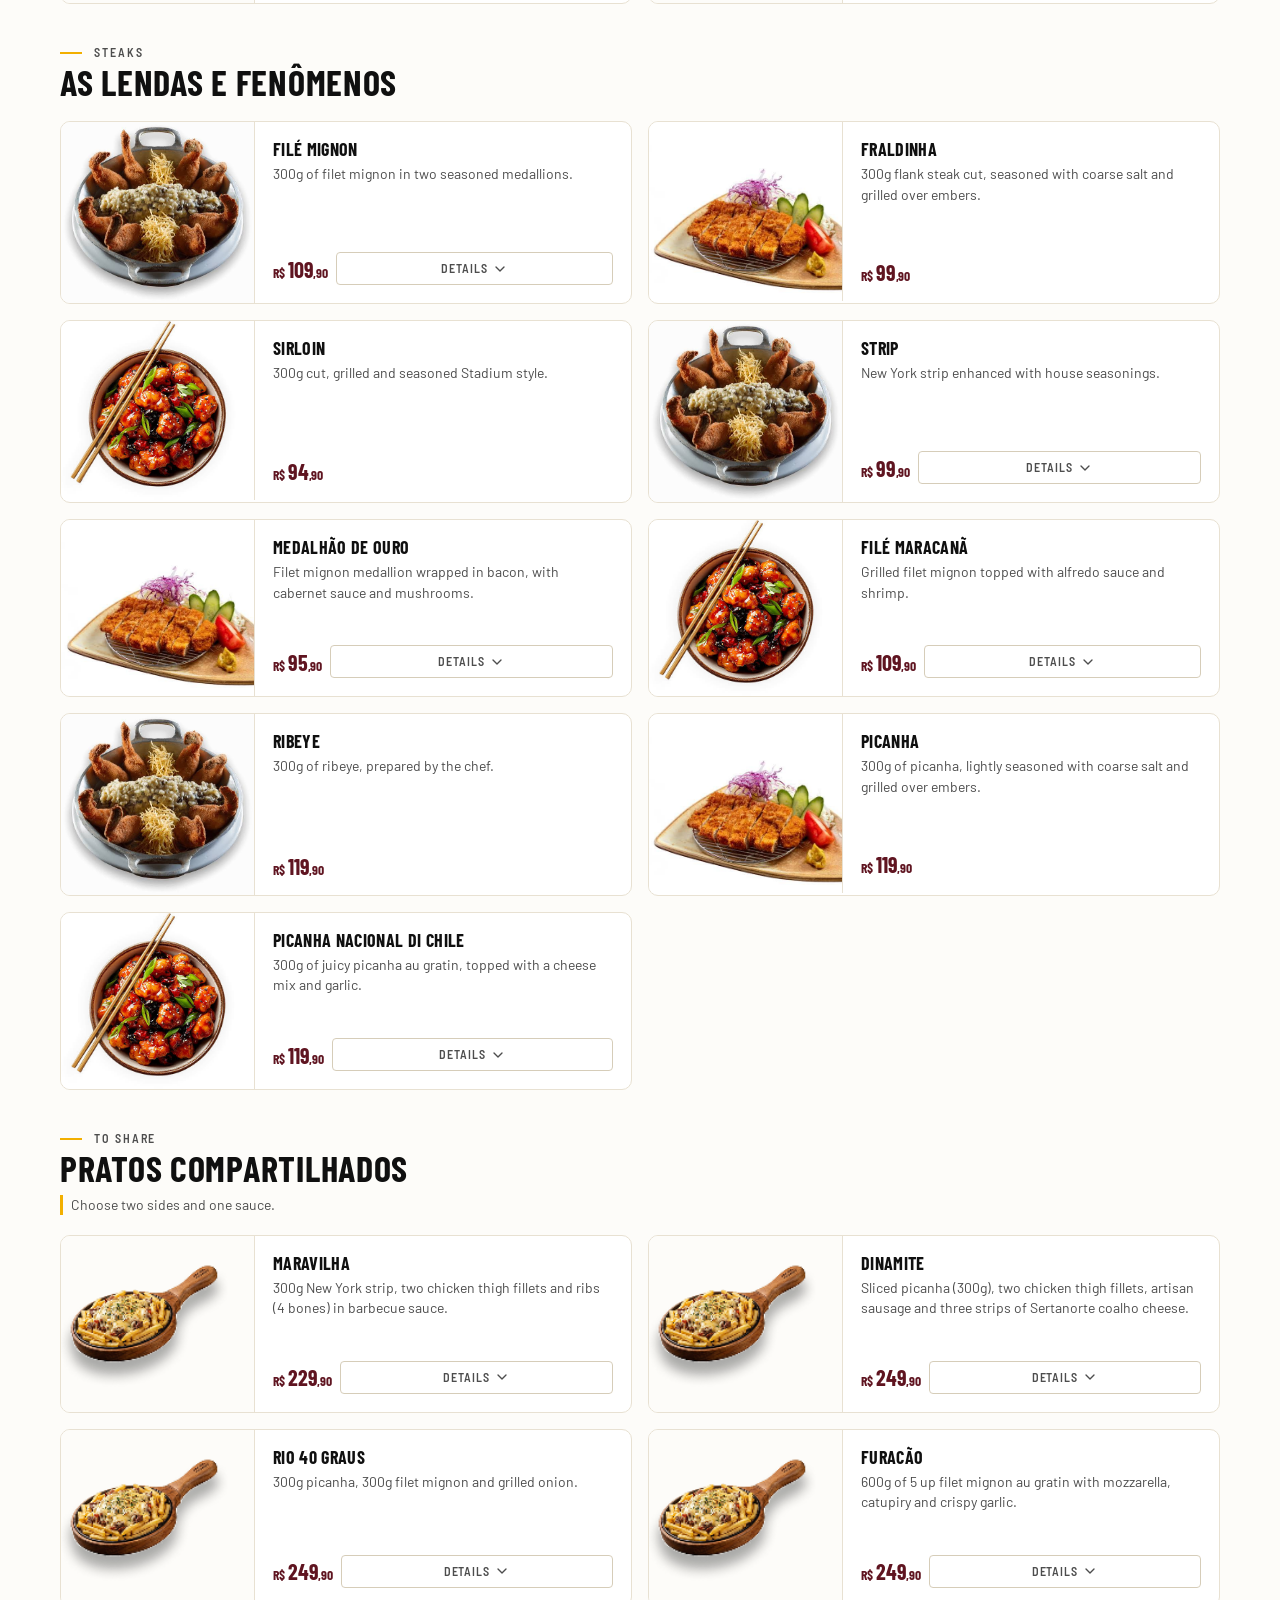
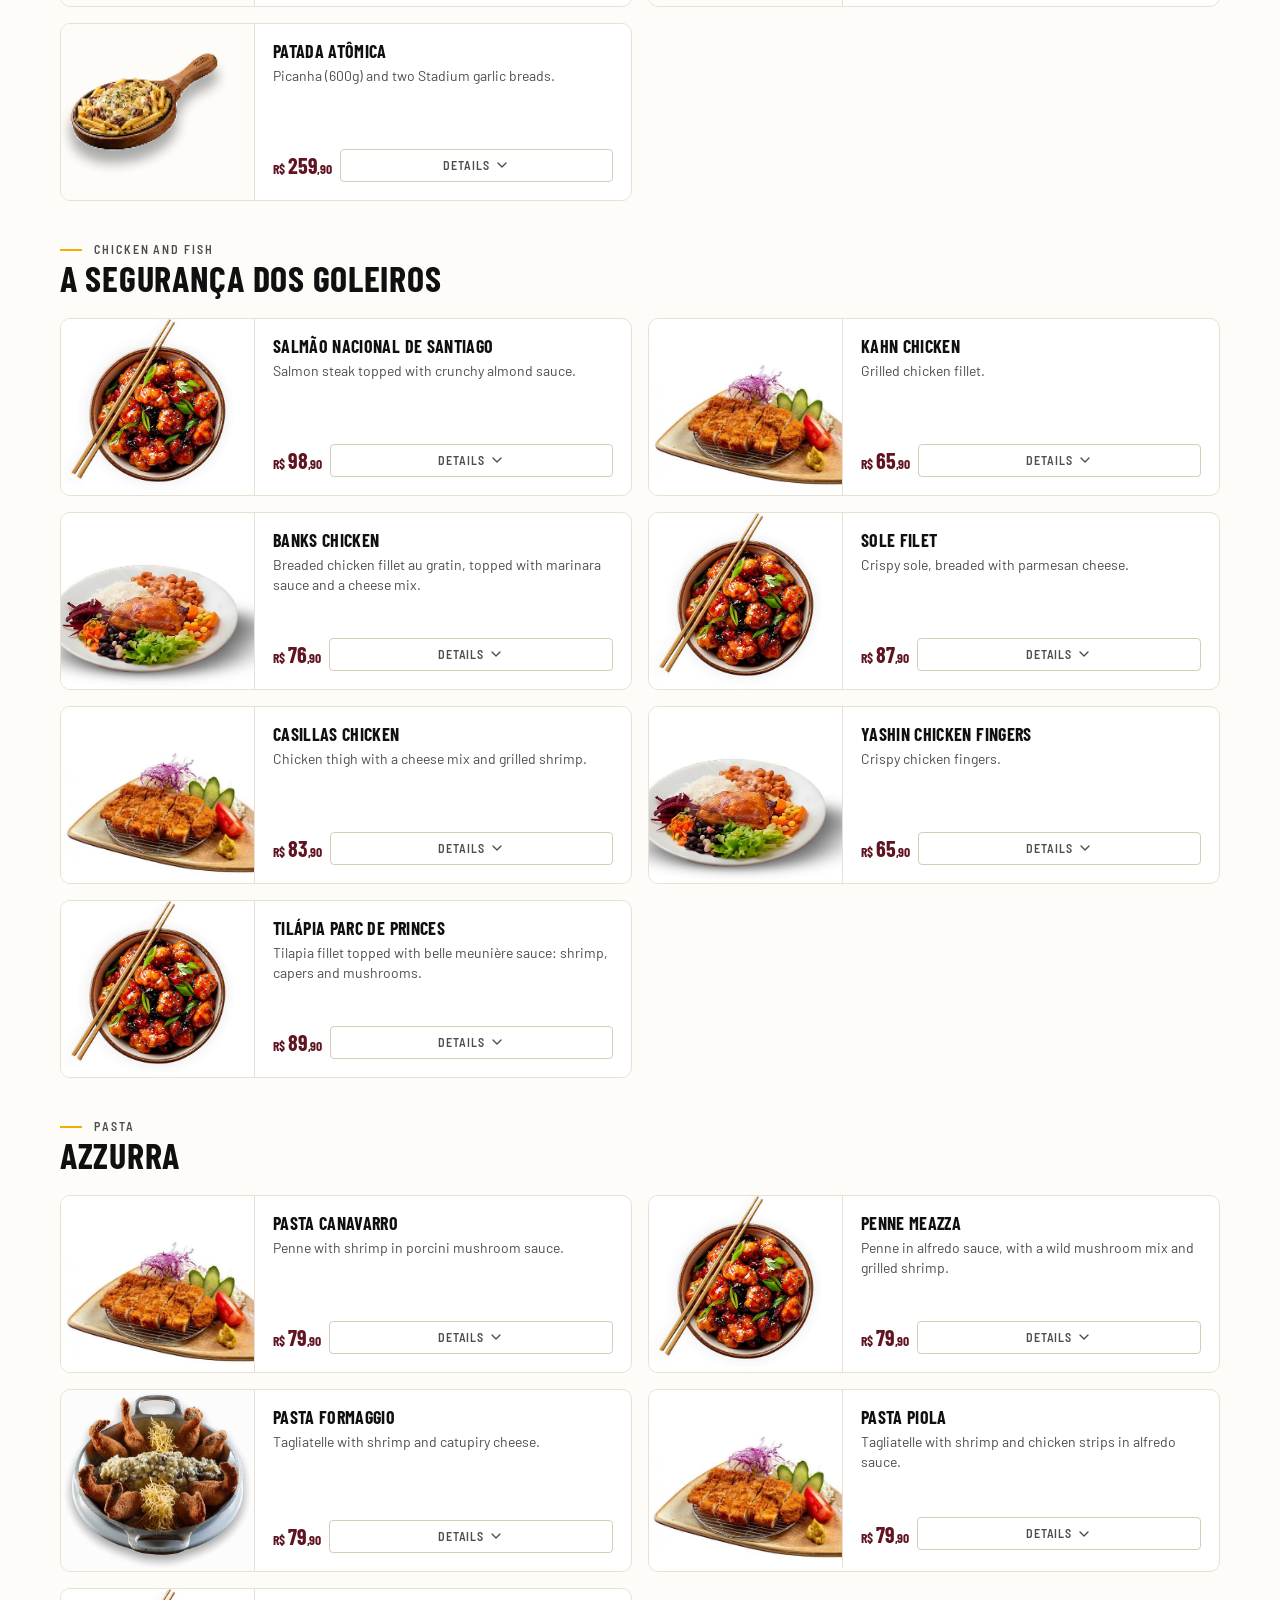
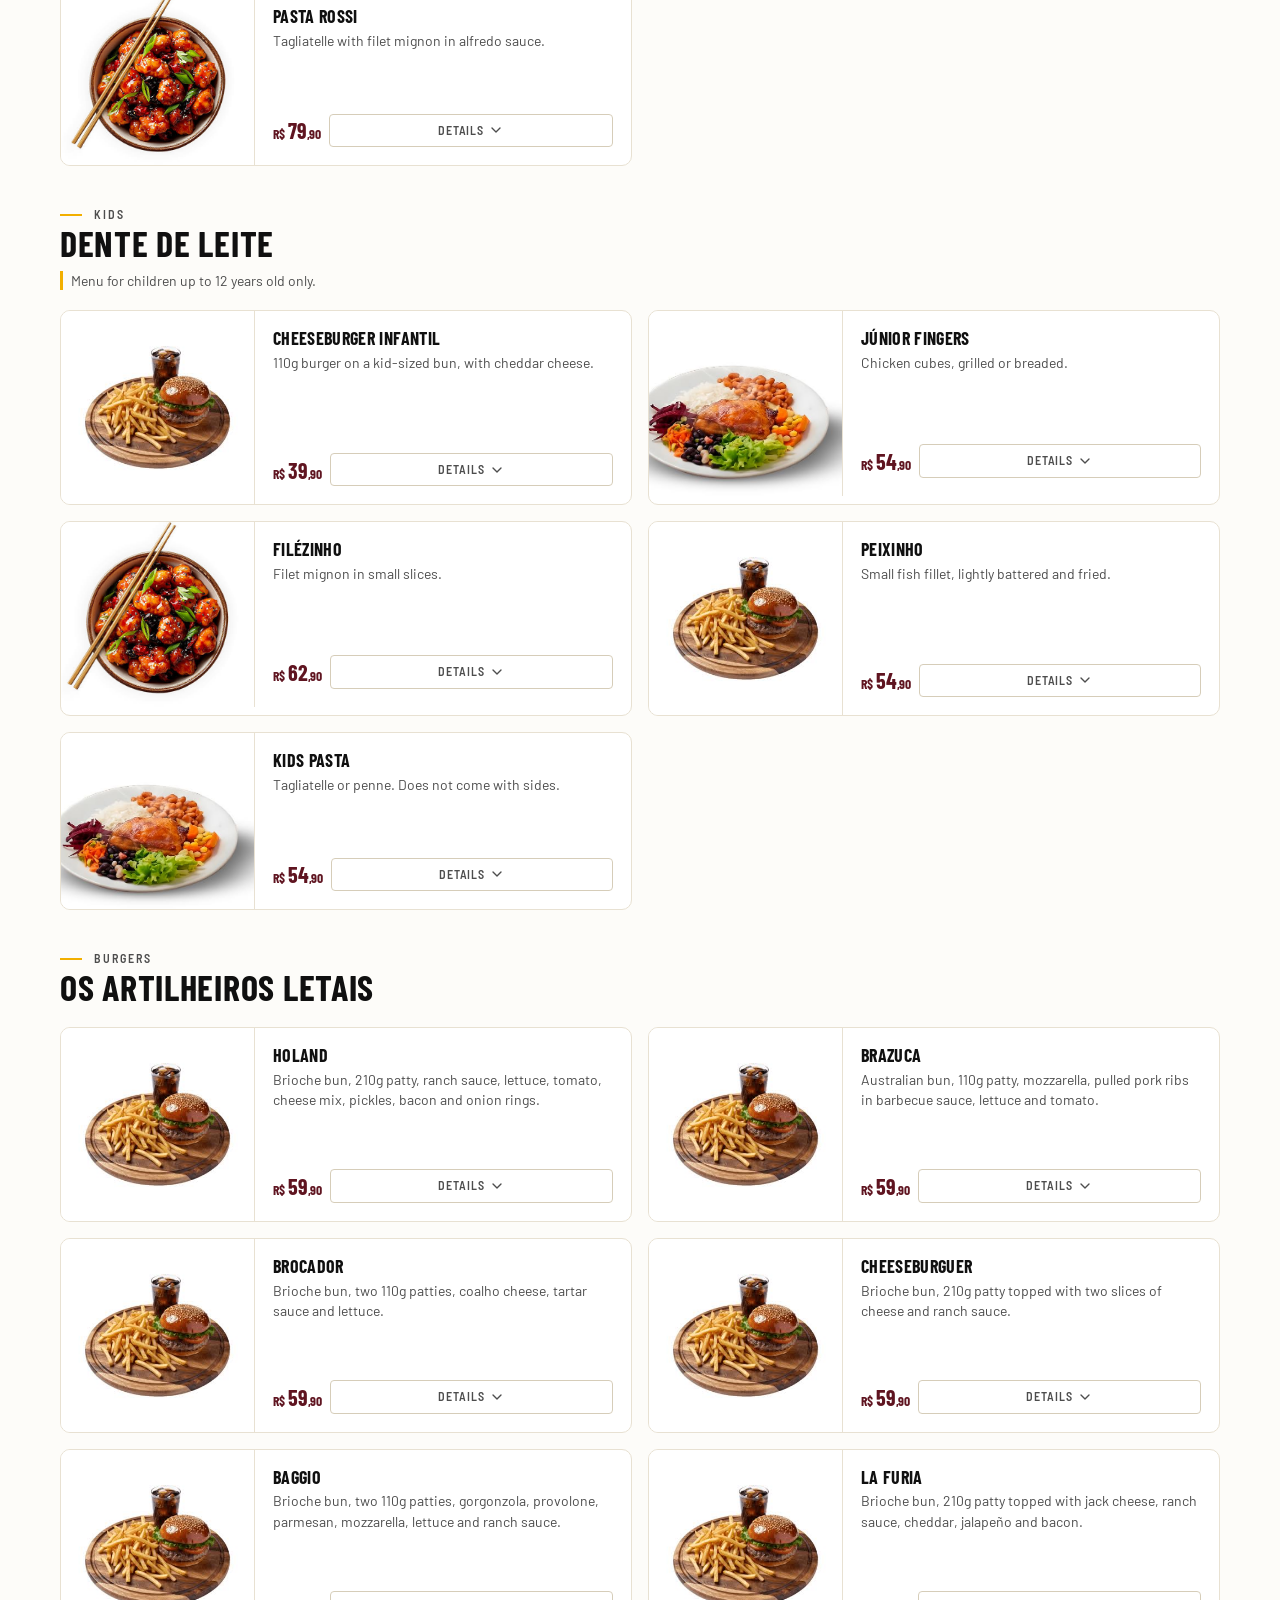
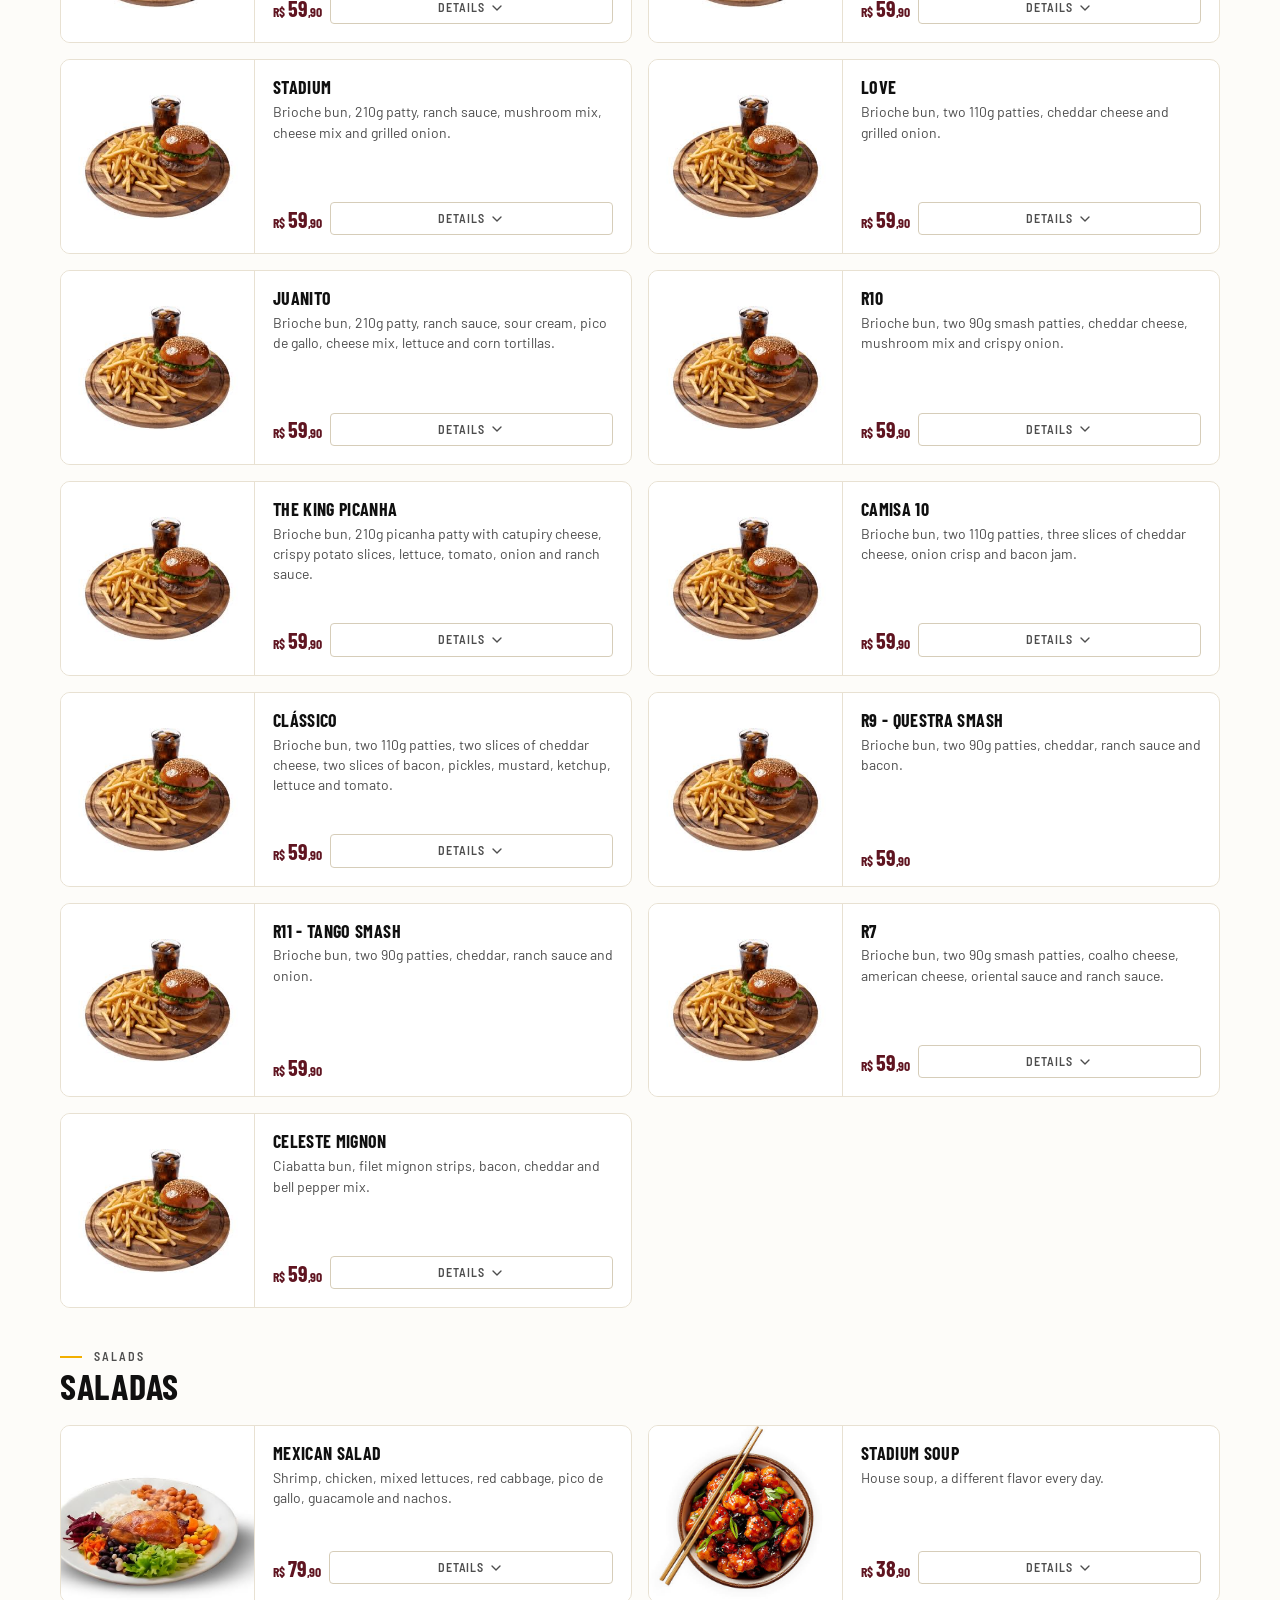
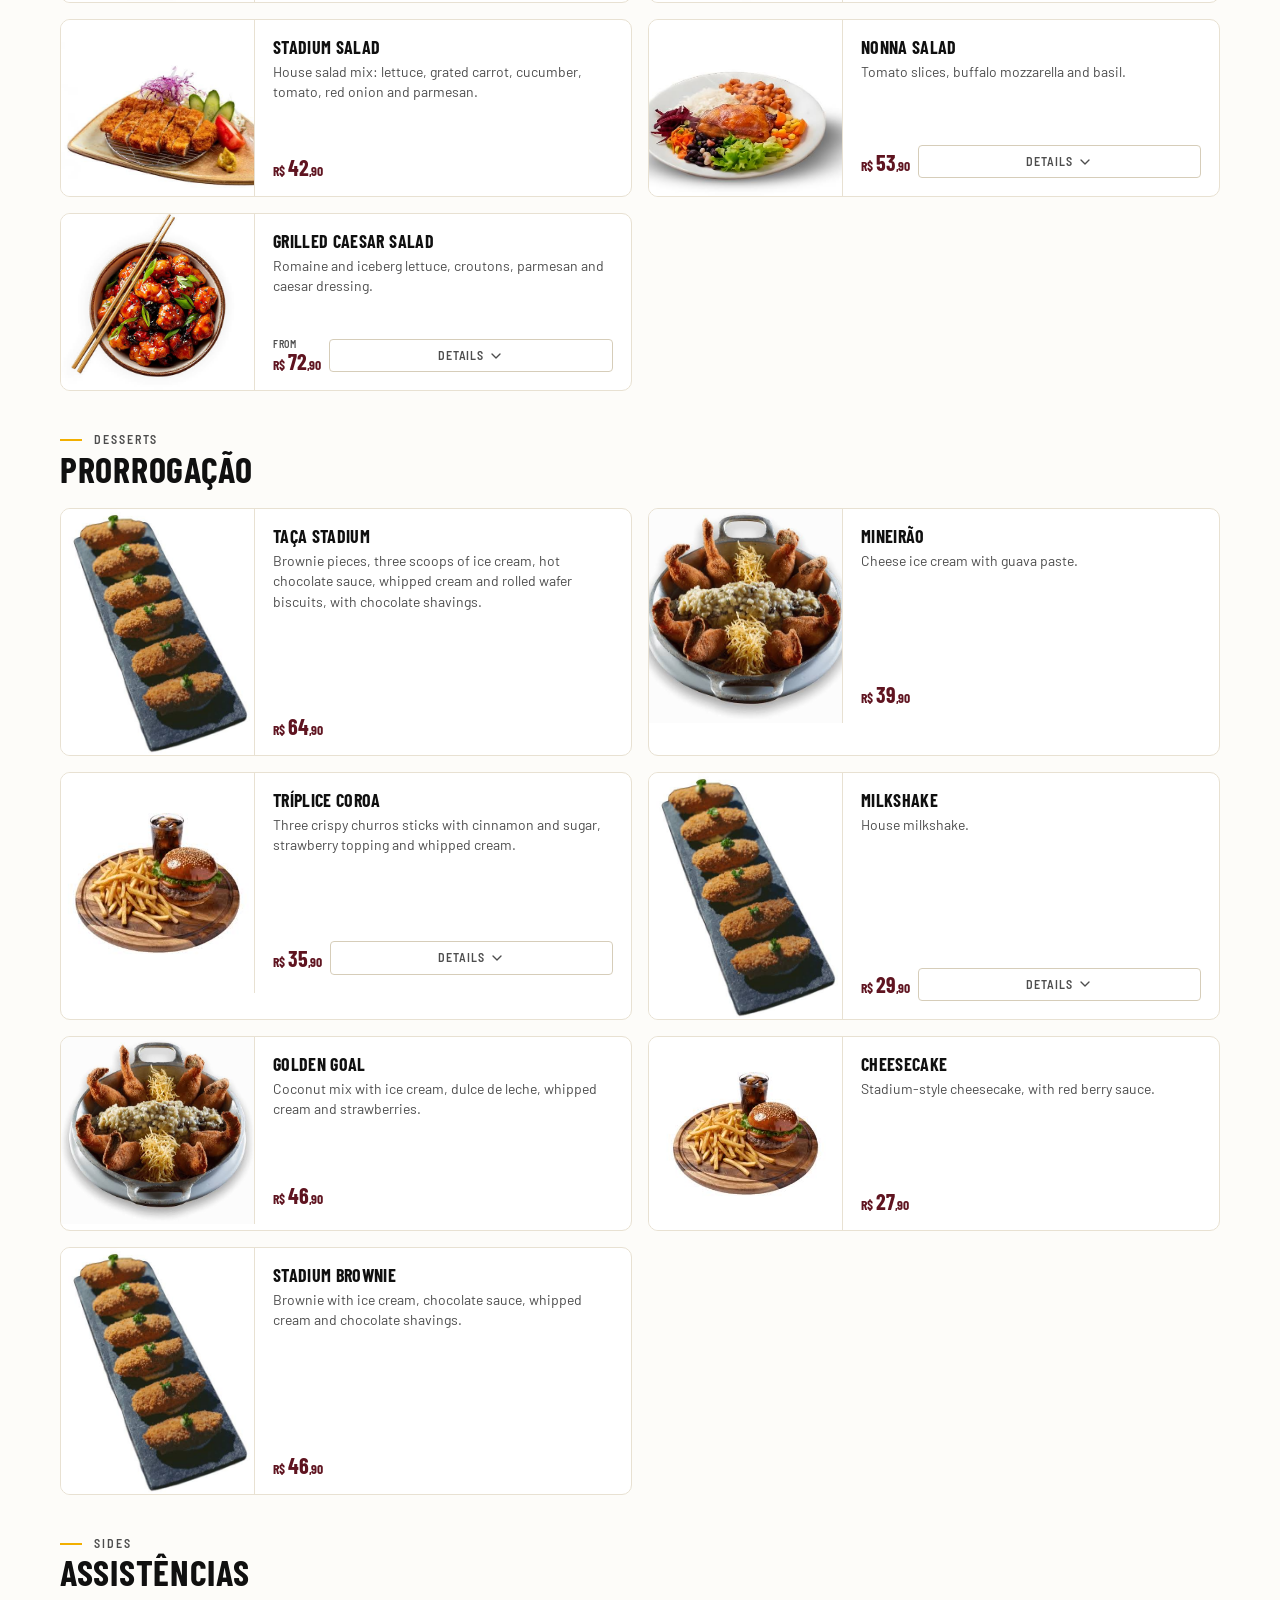
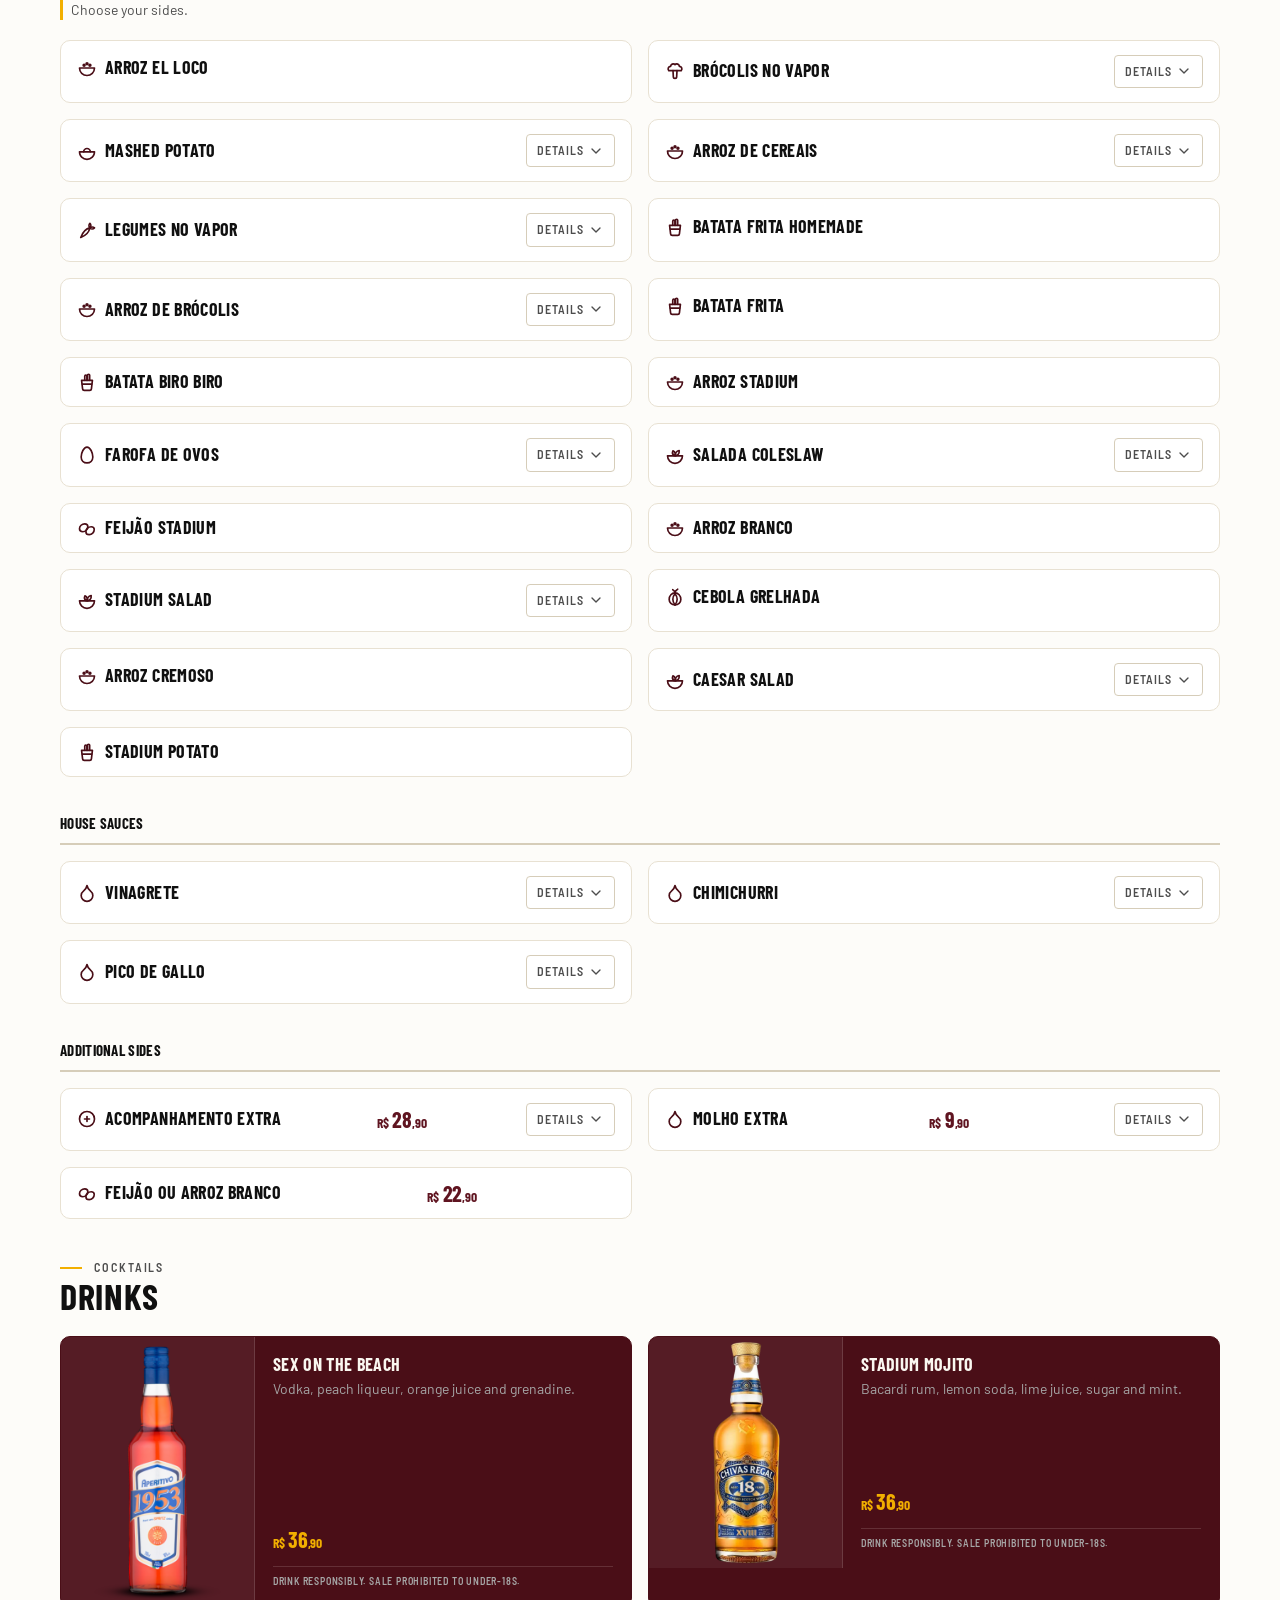
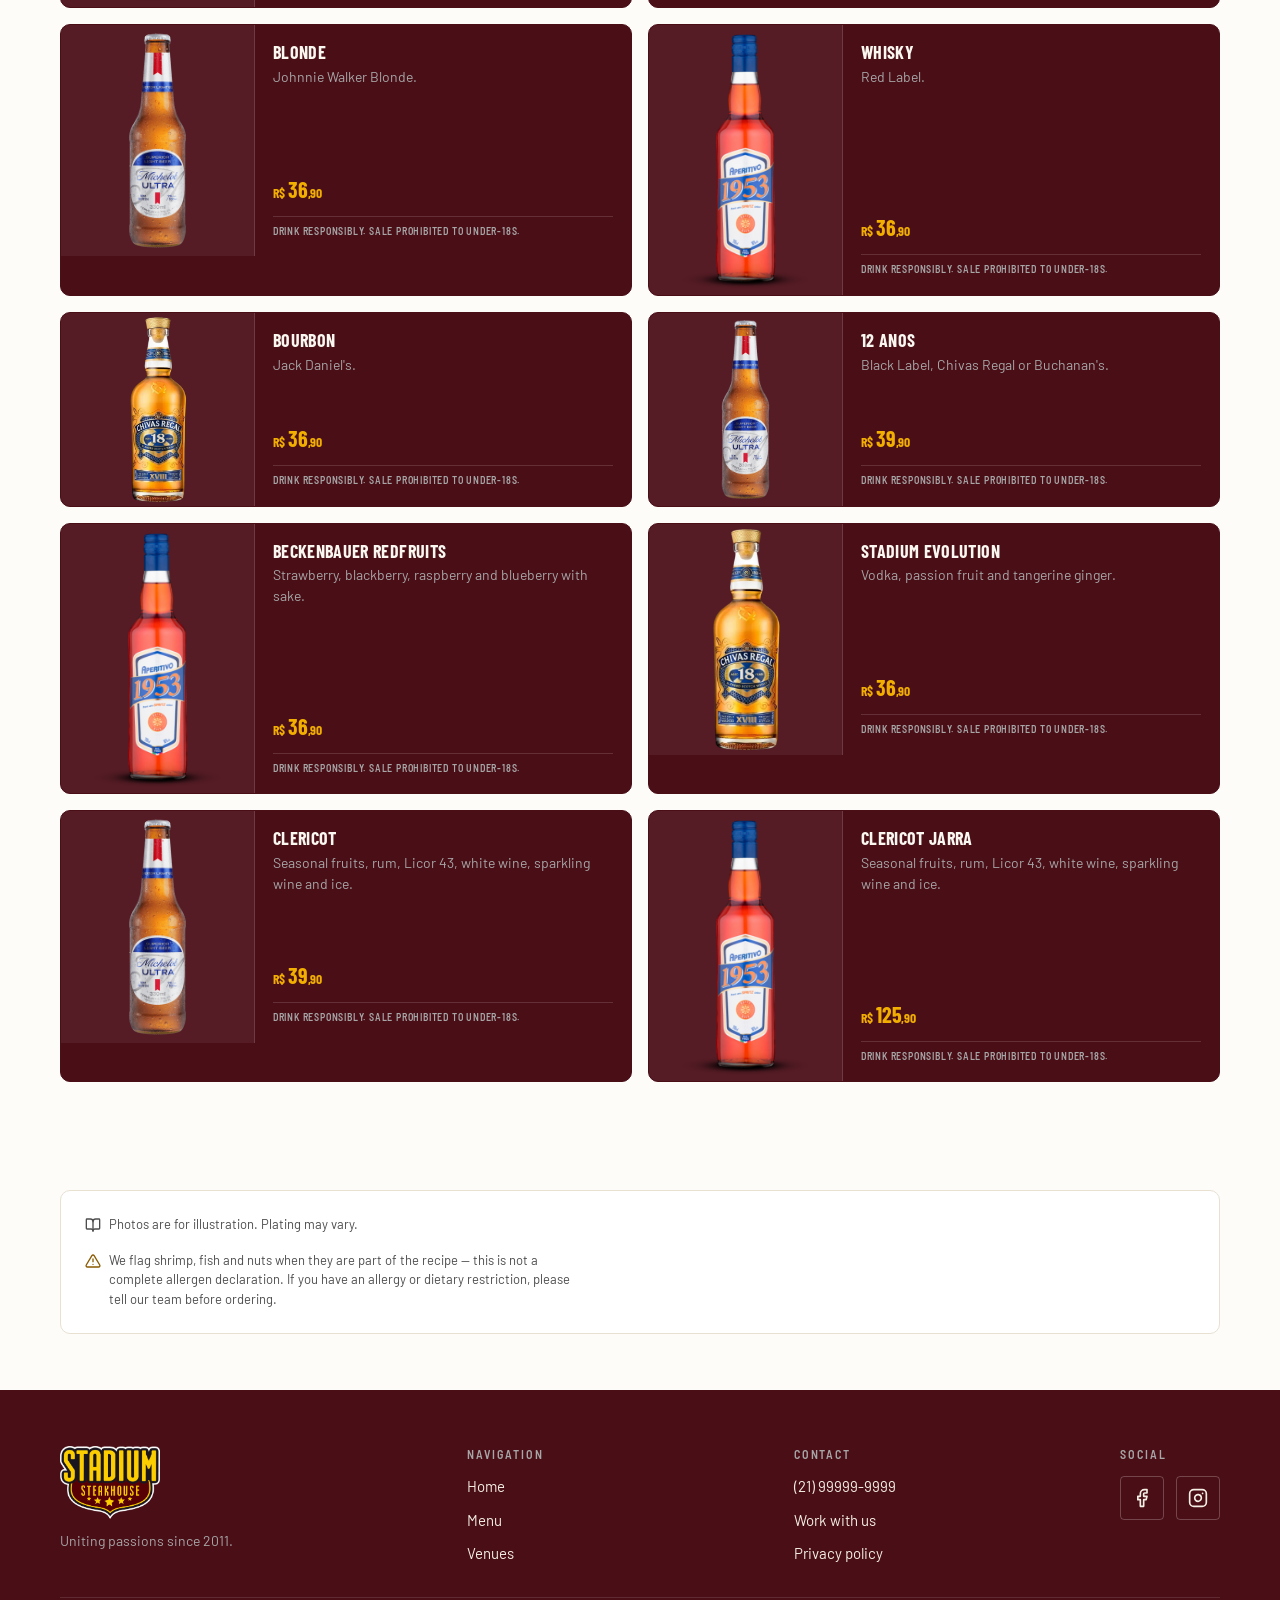
==== commit b8dec39c: "Busca no cardápio: filtra a página inteira A página filtra — não é uma lista de sugestões de texto c" ====
--- a/cardapio.html
+++ b/cardapio.html
@@ -77,8 +77,34 @@
     <!-- Barra de categorias: as pills e as seções abaixo são
          geradas a partir da taxonomia em assets/js/cardapio.js,
          para nunca saírem de sincronia uma com a outra. -->
+    <!-- A busca mora dentro da mesma barra fixa das categorias, e
+         não acima dela: header (72px) + pills (69px) já ocupam um
+         quinto de uma tela de celular, e um campo sempre visível
+         somaria mais 44px. Aberta, a busca troca de lugar com as
+         pills — durante uma busca elas não servem para nada. -->
     <nav class="menu-categorias" data-i18n-attr="aria-label:cardapio.navAria" aria-label="Categorias do cardápio">
-        <div class="menu-categorias__track" data-cat-nav></div>
+        <div class="menu-categorias__linha" data-barra-pills>
+            <button class="busca-lupa" type="button" data-busca-abrir
+                    data-i18n-attr="aria-label:busca.abrir" aria-label="Buscar no cardápio">
+                <svg class="ico" aria-hidden="true"><use href="#i-busca"/></svg>
+            </button>
+            <div class="menu-categorias__track" data-cat-nav></div>
+        </div>
+
+        <div class="busca" data-busca hidden>
+            <div class="busca__linha">
+                <svg class="ico busca__lupa" aria-hidden="true"><use href="#i-busca"/></svg>
+                <input class="busca__campo" type="search" autocomplete="off"
+                       data-busca-campo
+                       data-i18n-attr="placeholder:busca.placeholder"
+                       placeholder="Buscar prato ou ingrediente">
+                <button class="busca__fechar" type="button" data-busca-fechar
+                        data-i18n-attr="aria-label:busca.limpar" aria-label="Limpar busca">
+                    <svg class="ico" aria-hidden="true"><use href="#i-fechar"/></svg>
+                </button>
+            </div>
+            <p class="busca__contagem" data-busca-contagem aria-live="polite"></p>
+        </div>
     </nav>
 
     <div class="container" data-cardapio></div>
--- a/assets/css/cardapio.css
+++ b/assets/css/cardapio.css
@@ -572,17 +572,29 @@
 }
 
 /* Sem o "margin-top: auto" que empurra o rodapé para a base do
-   card alto: aqui ele fica na mesma linha do nome. */
+   card alto: aqui ele fica na mesma linha do nome.
+
+   O "flex: 1 1 auto" é o que faz o rodapé ocupar a linha
+   inteira quando o nome é comprido e ele quebra para baixo.
+   Sem isso ele fica do tamanho do conteúdo e encosta na
+   esquerda, colado no preço. */
 .card-produto--enxuto .card-rodape {
-  flex: 0 0 auto;
+  flex: 1 1 auto;
   width: auto;
+  min-width: 0;
   margin-top: 0;
   padding-top: 0;
   gap: var(--s-4);
 }
 
+/* O botão vai para a direita por margem automática, não por
+   "justify-content": a maioria destes cards não tem preço, e
+   com um filho só o "space-between" empurraria o botão de volta
+   para a esquerda. A margem funciona nos dois casos — sozinho
+   ou ao lado do preço. */
 .card-produto--enxuto .card-rodape .btn-detalhes {
   flex: 0 0 auto;
+  margin-left: auto;
 }
 
 /* Descrição revelada pelo botão. Mesmo tom da descrição de
@@ -679,14 +691,29 @@
    ilustrativa, e a marcação de alergênico não é declaração
    completa. Ficam uma vez só, no fim — repetir em 129 cards
    viraria ruído e ninguém leria nenhum deles. */
+/* Container discreto: a mesma anatomia dos cards de prato
+   (borda de 1px, raio de card, fundo branco), só que sem sombra
+   e sem hover. Assim o bloco se lê como parte do cardápio, e não
+   como texto solto que sobrou no fim da página — que era como
+   estava ficando, encostado nas bordas da tela.
+
+   A última categoria já tem padding-bottom próprio, então aqui
+   a margem de cima é curta de propósito: somar as duas abriria
+   um vão grande demais antes do aviso. */
 .cardapio__rodape {
-  margin-top: var(--s-10);
-  padding-top: var(--s-6);
-  border-top: 1px solid var(--border);
+  margin-top: var(--s-4);
+  margin-bottom: var(--s-10);
+  padding: var(--s-6);
+  background-color: var(--surface);
+  border: 1px solid var(--border);
+  border-radius: var(--r-card);
   display: grid;
-  gap: var(--s-4);
-}
-
+  gap: var(--s-5);
+}
+
+/* Ícone ao lado do texto, não em cima dele. O "flex" é o que
+   segura isso: sem ele o SVG vira elemento de linha e o
+   parágrafo quebra embaixo. */
 .cardapio__rodape p {
   display: flex;
   align-items: flex-start;
@@ -702,3 +729,217 @@
   flex: none;
   margin-top: 2px;
 }
+
+/* O aviso de alergênico é o mais importante dos dois: ganha o
+   mesmo triângulo âmbar que aparece dentro dos cards, para a
+   pessoa ligar uma coisa à outra. */
+.cardapio__rodape p:last-child .ico {
+  color: #8A5A00;
+}
+
+@media (min-width: 560px) {
+  .cardapio__rodape {
+    padding: var(--s-7);
+  }
+}
+
+/* ---------- 12. BUSCA ----------
+   Ocupa o mesmo lugar das pills, e não uma faixa própria: o
+   header já come 72px e as pills 69px, e um campo sempre visível
+   somaria mais 44px — quase um quarto de uma tela de celular
+   permanentemente gasto em barra fixa. Aberta, a busca troca de
+   lugar com as pills, que durante uma busca não servem para
+   nada. Custo de altura: zero. */
+.menu-categorias__linha {
+  display: flex;
+  align-items: center;
+  max-width: var(--container);
+  margin-inline: auto;
+}
+
+/* A lupa fica FORA da trilha que rola: se estivesse dentro, ela
+   sumiria assim que a pessoa arrastasse as categorias. */
+.busca-lupa {
+  position: relative;
+  flex: none;
+  display: inline-flex;
+  align-items: center;
+  justify-content: center;
+  width: 40px;
+  height: 40px;
+  margin-left: var(--gutter);
+  margin-right: var(--s-6);
+  color: var(--ink-mute);
+  background-color: var(--surface);
+  border: 2px solid var(--border-strong);
+  border-radius: var(--r-pill);
+  transition: color var(--t-hover) var(--ease),
+    border-color var(--t-hover) var(--ease);
+}
+
+.busca-lupa:hover {
+  color: var(--burgundy);
+  border-color: var(--burgundy);
+}
+
+/* O fio que separa as duas zonas: à esquerda a lupa, que nunca
+   sai do lugar; à direita a trilha, que rola.
+
+   O fio é filho da lupa, e não borda da trilha. Parece detalhe,
+   mas não é: a trilha rola e é mascarada nas pontas, e uma borda
+   dela seria apagada pela própria máscara. Preso à lupa, o fio
+   fica cravado no lugar enquanto as pills deslizam atrás.
+
+   Altura de 24px, menor que a barra: um fio de altura inteira
+   corta a barra em duas caixas e pesa demais para o que é — uma
+   separação, não uma moldura. */
+.busca-lupa::after {
+  content: "";
+  position: absolute;
+  top: 50%;
+  /* Centrado no vão, e a conta não é óbvia: o espaço até a
+     primeira pill é a margem da lupa (20px) MAIS o recuo da
+     trilha (12px). Metade de 32 é 16 — por isso -16px, e não
+     metade da margem, que deixaria o fio grudado no botão. */
+  right: calc(var(--s-5) * -1);
+  width: 1px;
+  height: 24px;
+  transform: translateY(-50%);
+  background-color: var(--border-strong);
+}
+
+/* A trilha perde o recuo lateral original — aquele espaço agora
+   pertence à lupa — e ganha um respiro à esquerda para a
+   primeira pill não nascer colada no fio. */
+.menu-categorias__linha .menu-categorias__track {
+  margin-inline: 0;
+  padding-left: var(--s-4);
+}
+
+/* As pills somem gradualmente ao encostar no fio, em vez de
+   serem cortadas em seco. Uma pill pela metade grudada no
+   divisor parece defeito; um esmaecimento parece intenção.
+
+   A rampa termina exatamente no recuo da trilha (12px), que é
+   onde a primeira pill começa. Um pixel a mais e a pill nasceria
+   desbotada com a barra parada no início. */
+@supports (mask-image: linear-gradient(#000, #000)) {
+  .menu-categorias__linha .menu-categorias__track {
+    -webkit-mask-image: linear-gradient(
+      to right,
+      transparent 0,
+      #000 var(--s-4)
+    );
+    mask-image: linear-gradient(to right, transparent 0, #000 var(--s-4));
+  }
+}
+
+.busca {
+  max-width: var(--container);
+  margin-inline: auto;
+  padding: var(--s-3) var(--gutter);
+}
+
+.busca__linha {
+  display: flex;
+  align-items: center;
+  gap: var(--s-3);
+  background-color: var(--surface);
+  border: 2px solid var(--border-strong);
+  border-radius: var(--r-pill);
+  padding-inline: var(--s-4);
+}
+
+.busca__linha:focus-within {
+  border-color: var(--burgundy);
+}
+
+.busca__lupa {
+  color: var(--ink-mute);
+  flex: none;
+}
+
+/* 16px no campo não é escolha estética: abaixo disso o Safari do
+   iPhone dá zoom sozinho ao focar, e a página inteira salta. */
+.busca__campo {
+  flex: 1 1 auto;
+  min-width: 0;
+  height: 40px;
+  border: 0;
+  background: none;
+  font-family: var(--font-body);
+  font-size: 16px;
+  color: var(--ink);
+}
+
+.busca__campo:focus {
+  outline: none;
+}
+
+/* O X nativo do type="search" é feio e some no iOS; o botão
+   próprio é consistente nos dois. */
+.busca__campo::-webkit-search-cancel-button {
+  display: none;
+}
+
+.busca__fechar {
+  flex: none;
+  display: inline-flex;
+  align-items: center;
+  justify-content: center;
+  width: 32px;
+  height: 32px;
+  color: var(--ink-mute);
+  border-radius: var(--r-pill);
+  transition: color var(--t-hover) var(--ease);
+}
+
+.busca__fechar:hover {
+  color: var(--burgundy);
+}
+
+.busca__contagem {
+  margin-top: var(--s-2);
+  padding-left: var(--s-4);
+  font-family: var(--font-label);
+  font-weight: 600;
+  font-size: 12px;
+  text-transform: uppercase;
+  letter-spacing: var(--track-meta);
+  color: var(--ink-mute);
+}
+
+/* Busca sem resultado. Ocupa o lugar do cardápio, com um exemplo
+   do que funciona — "nada encontrado" sozinho não ajuda ninguém
+   a tentar de novo. */
+.busca-vazio {
+  display: grid;
+  justify-items: center;
+  text-align: center;
+  gap: var(--s-4);
+  padding-block: var(--s-12);
+}
+
+.busca-vazio .ico {
+  width: 32px;
+  height: 32px;
+  color: var(--border-strong);
+}
+
+.busca-vazio p {
+  font-size: 14px;
+  line-height: 1.5;
+  color: var(--ink-mute);
+  max-width: 42ch;
+}
+
+/* O atributo "hidden" esconde via display:none da folha do
+   navegador — e QUALQUER display declarado aqui ganha dele. Como
+   esta linha é flex, sem esta regra ela continua na tela mesmo
+   marcada como escondida, e as pills ficavam empilhadas em cima
+   do campo de busca. */
+.menu-categorias__linha[hidden],
+.busca[hidden],
+.busca__contagem[hidden] {
+  display: none;
+}
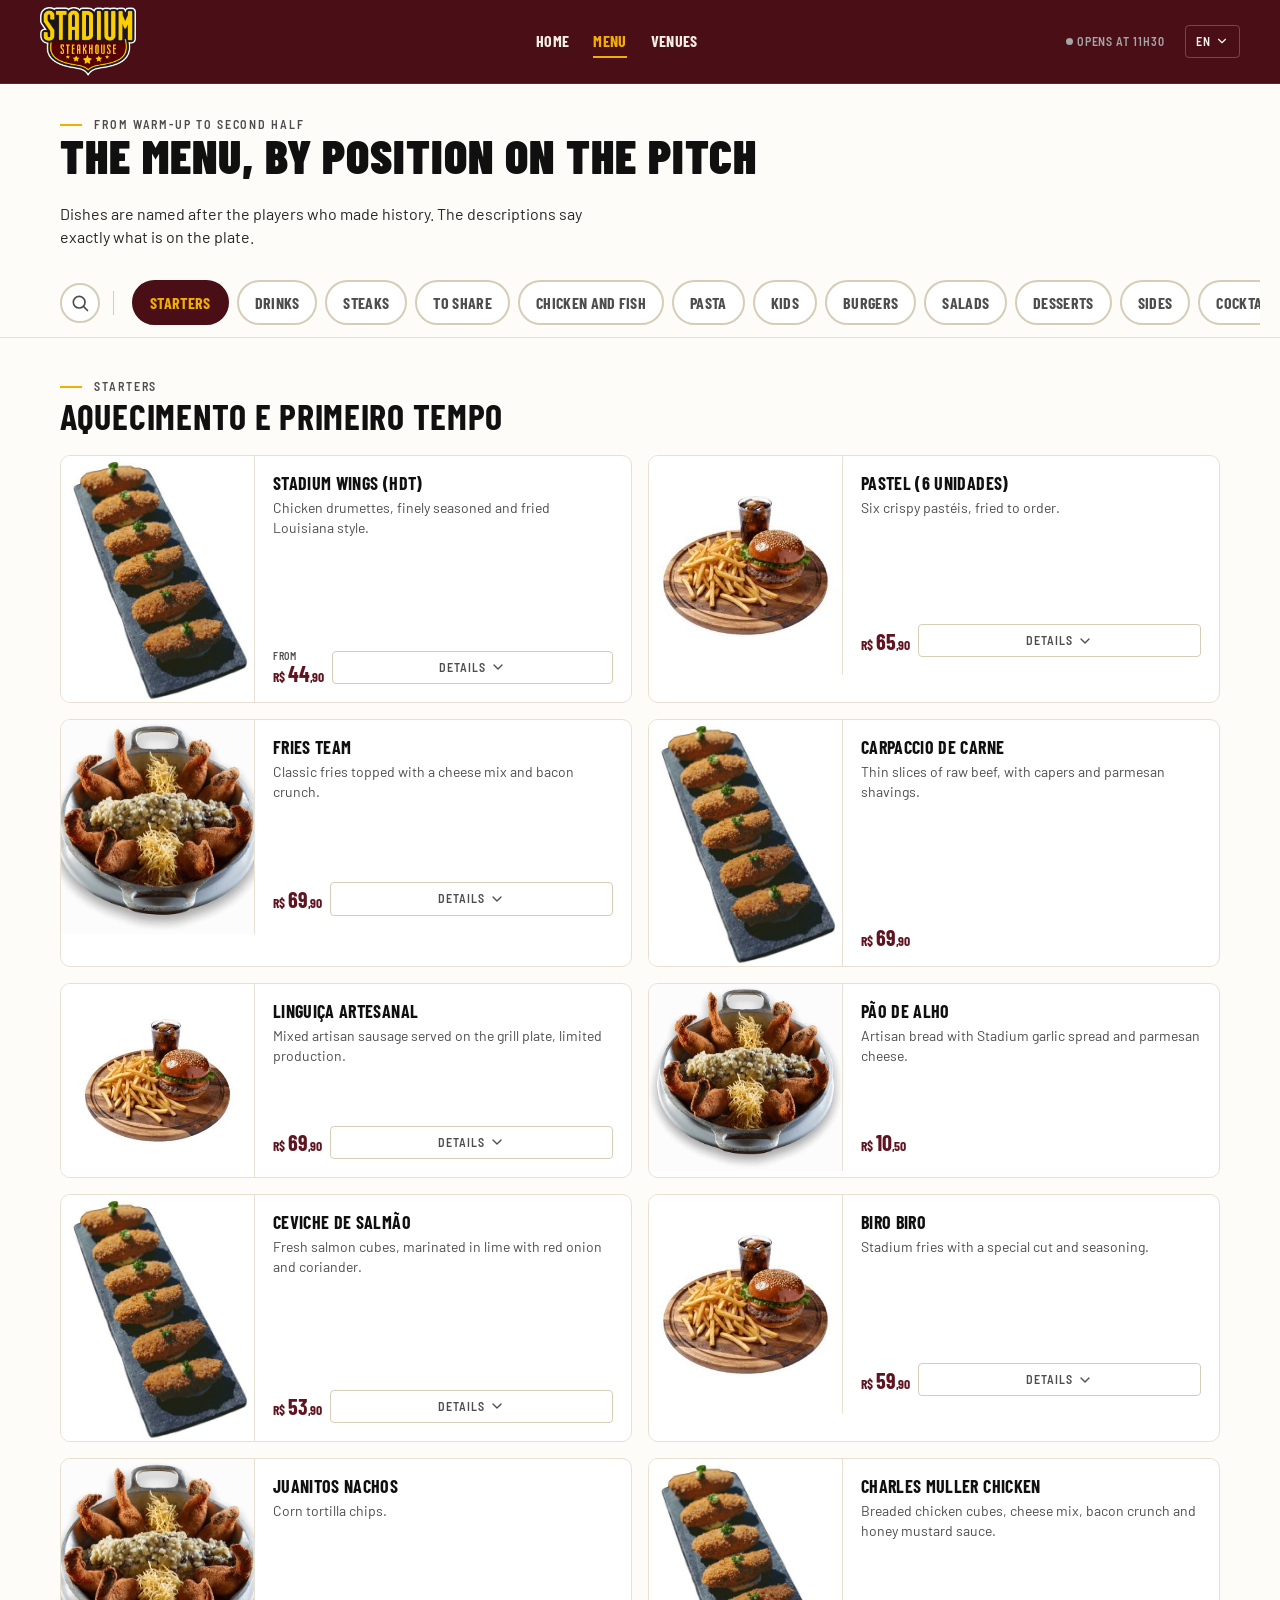
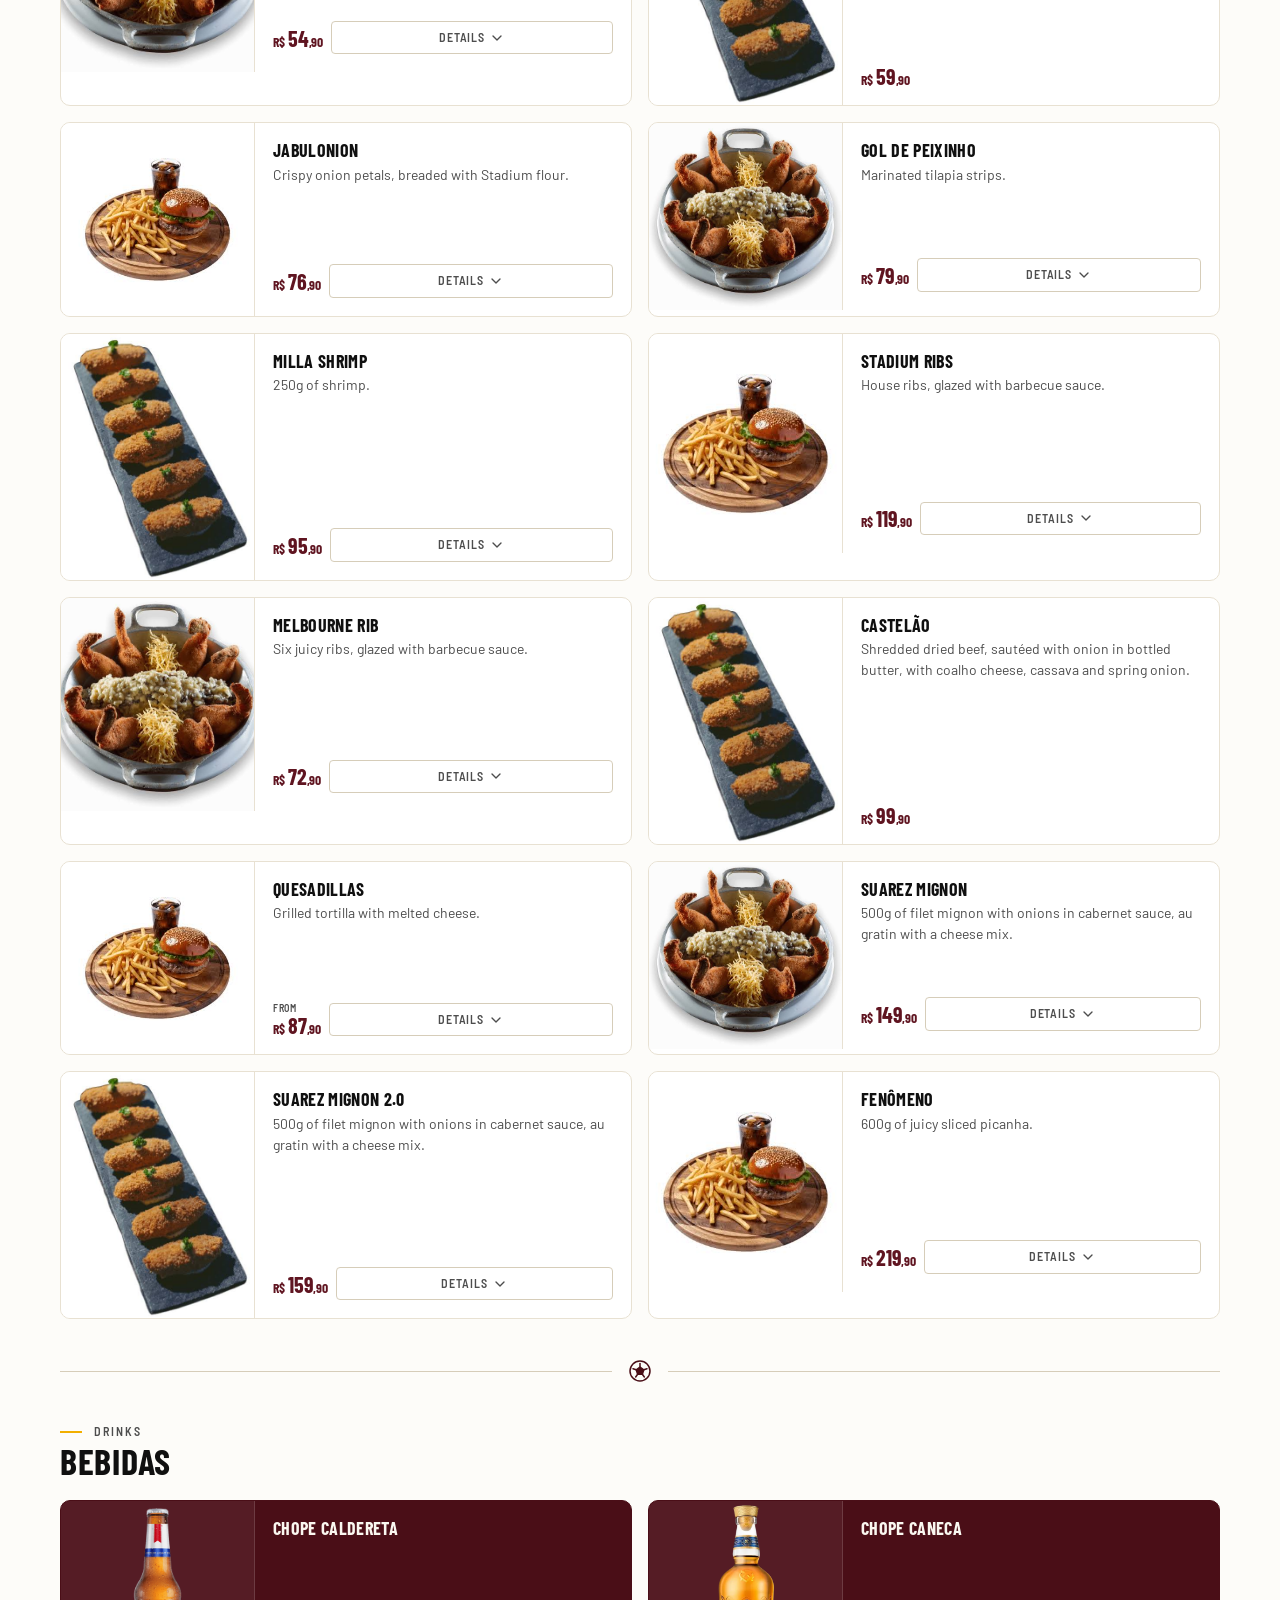
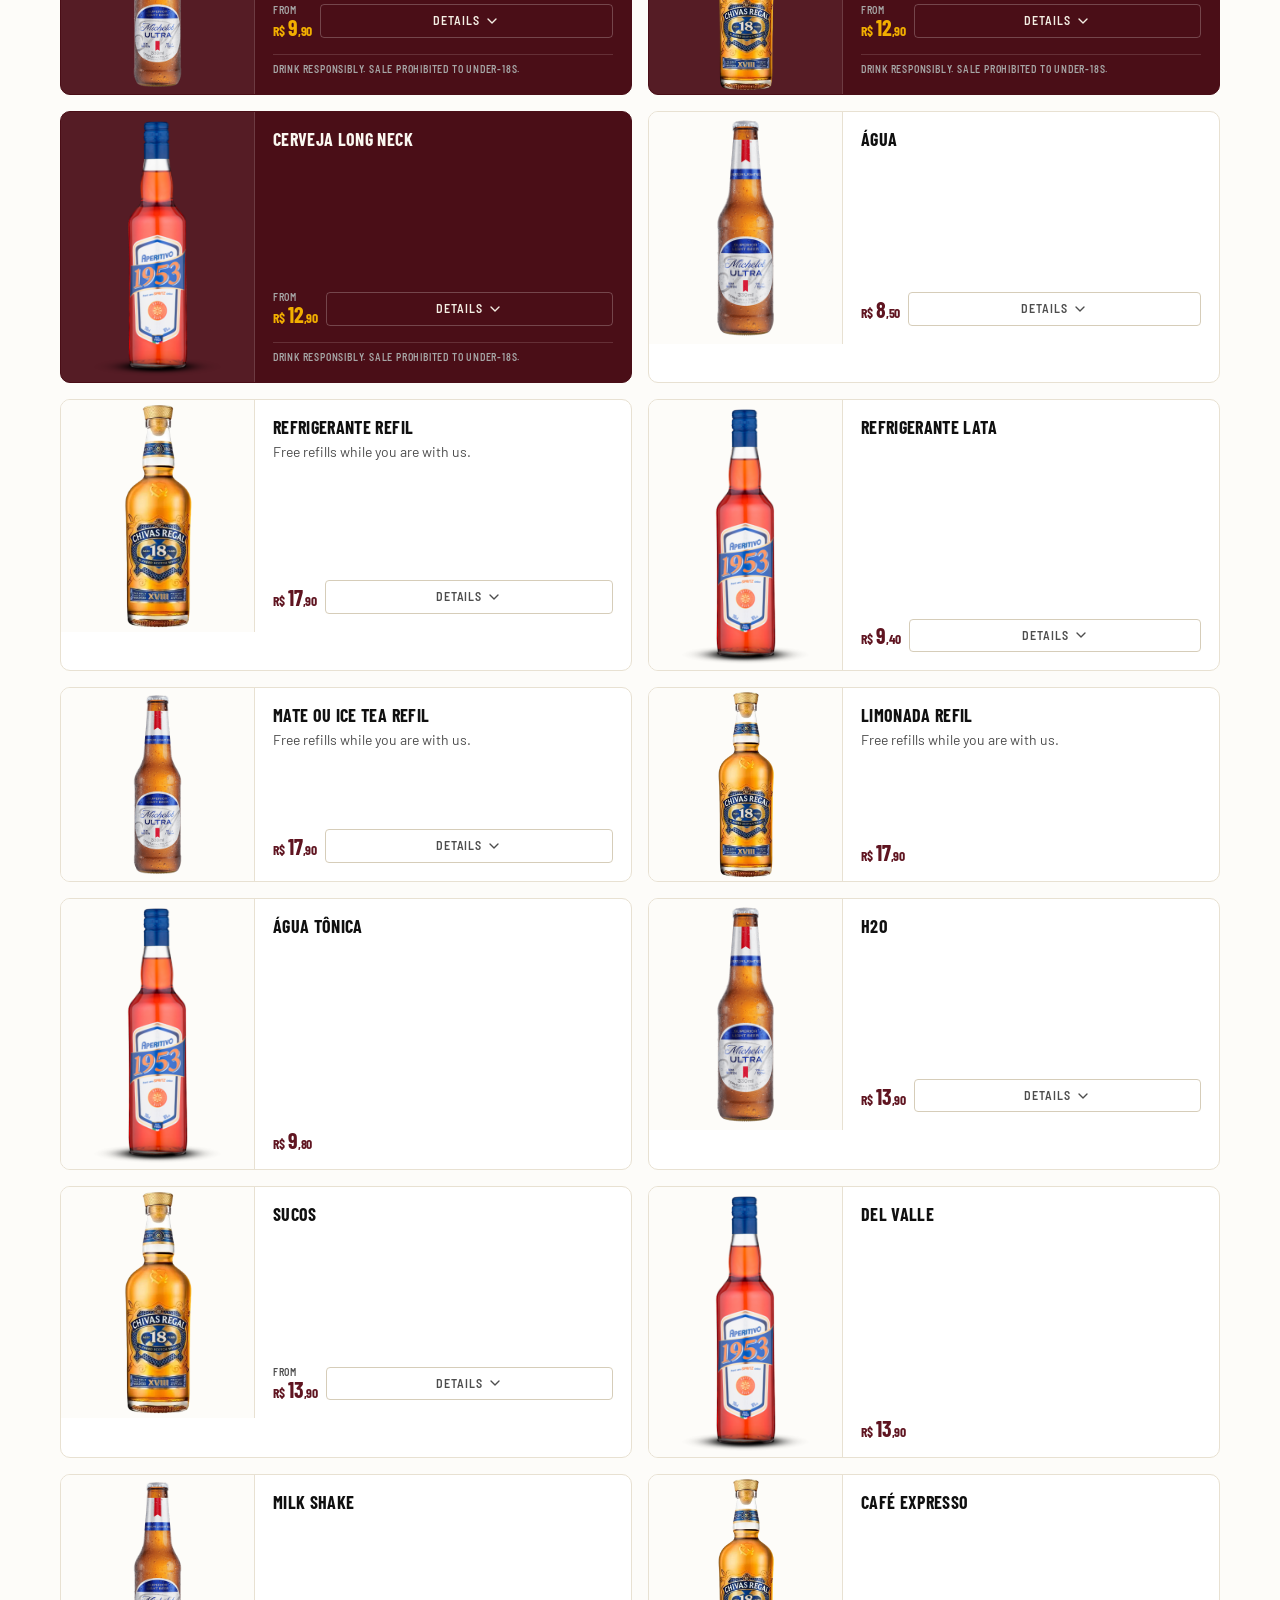
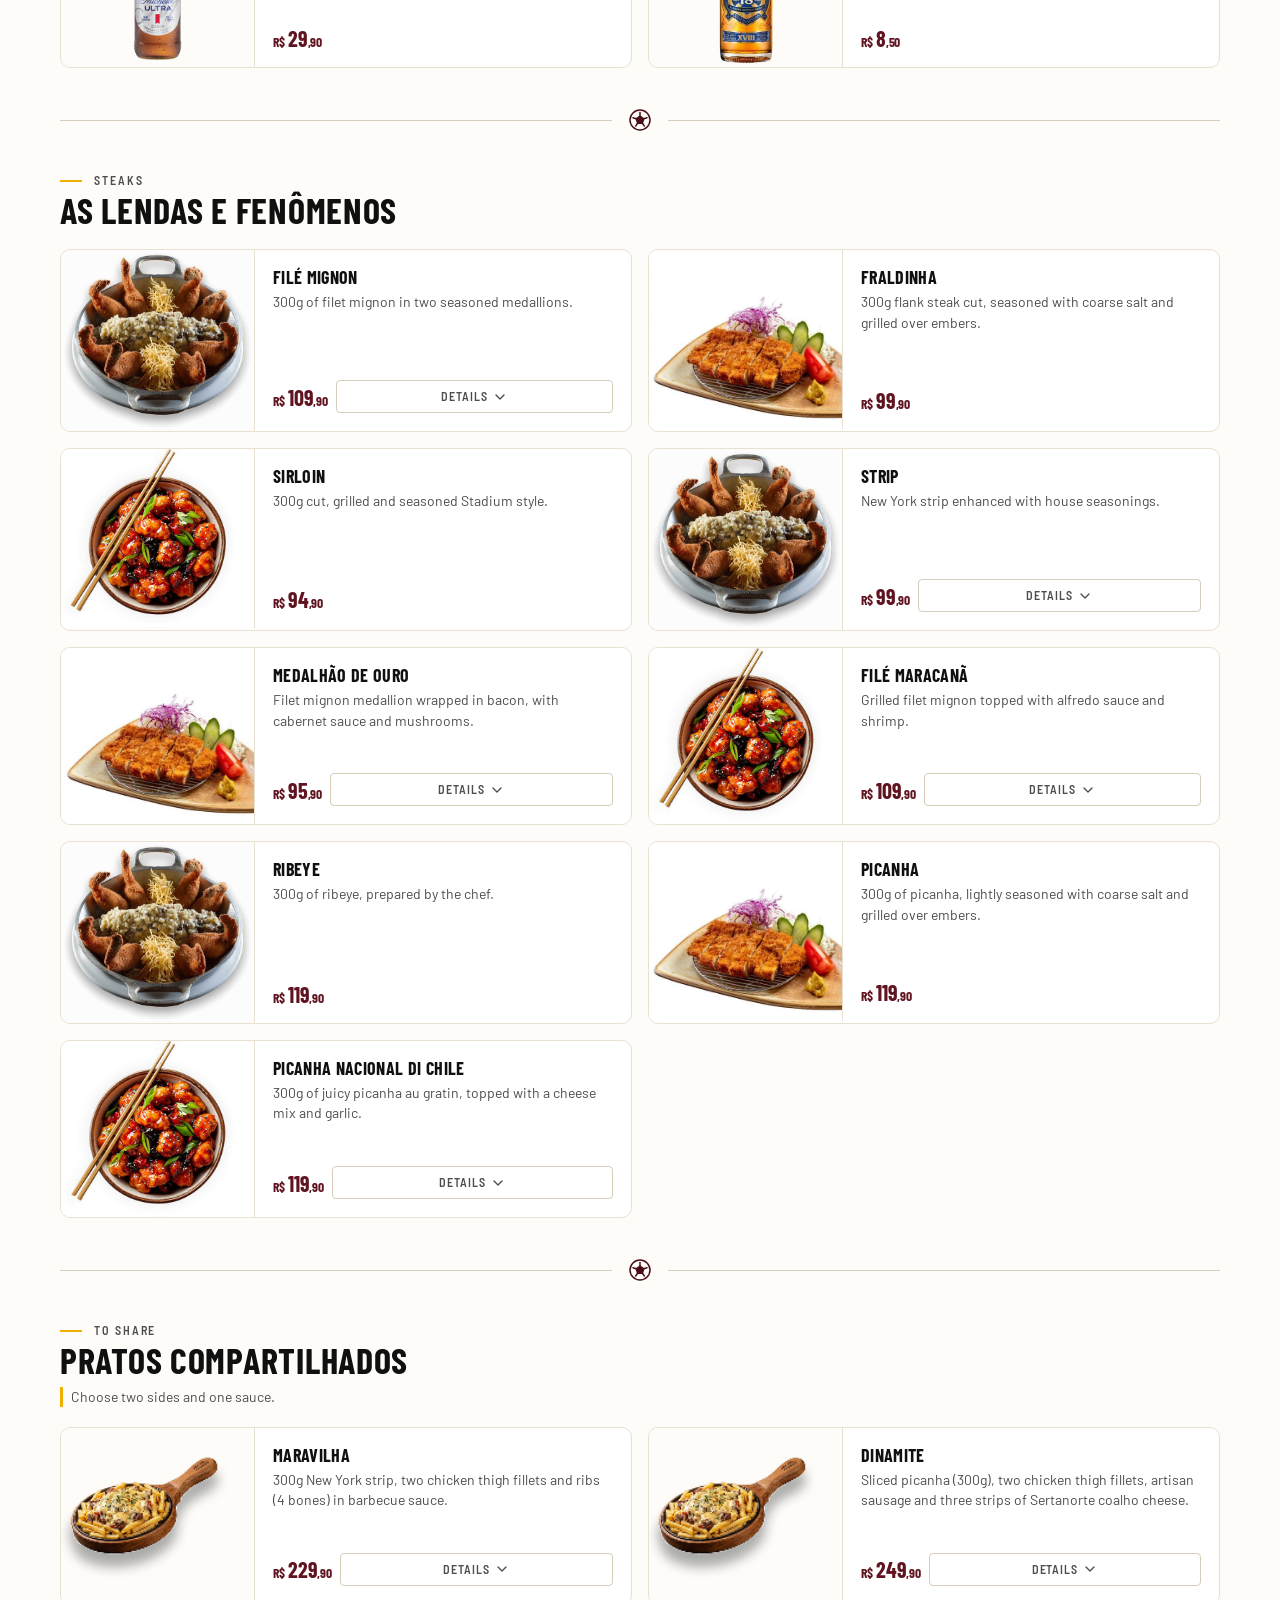
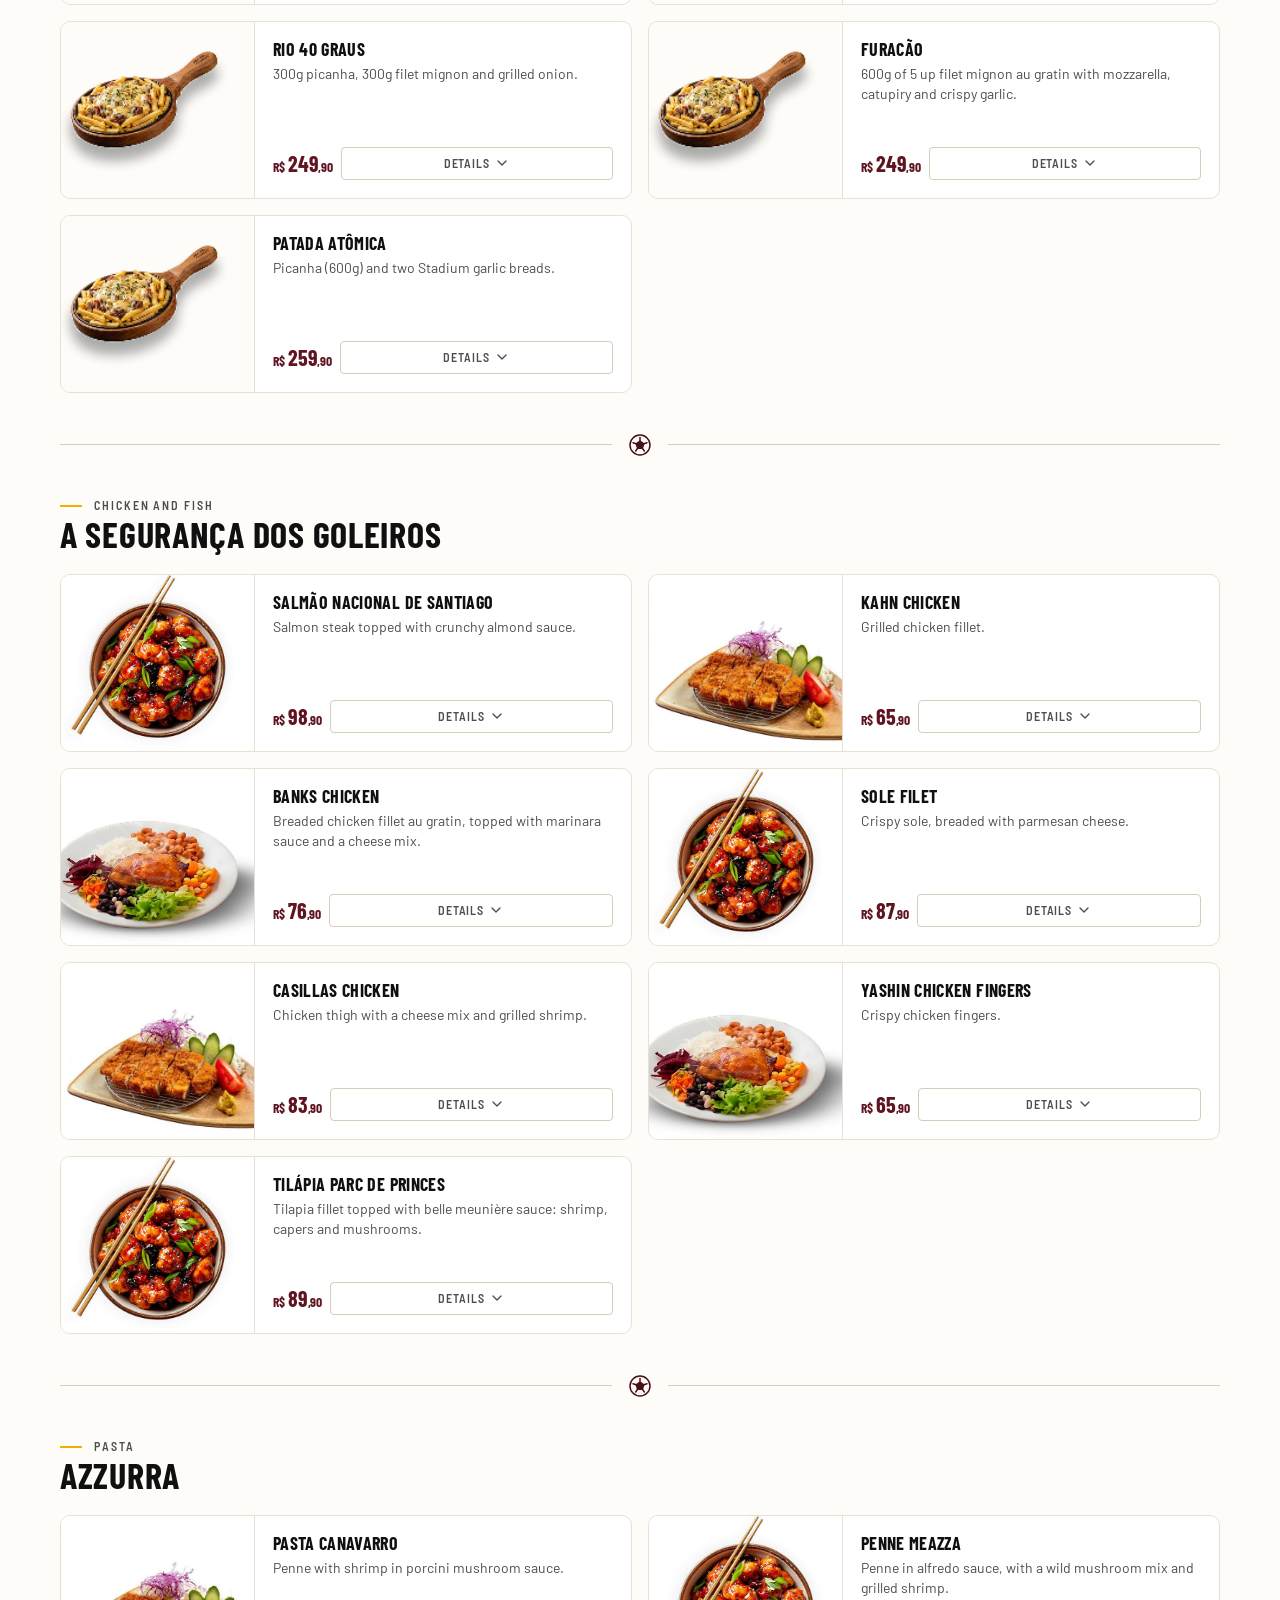
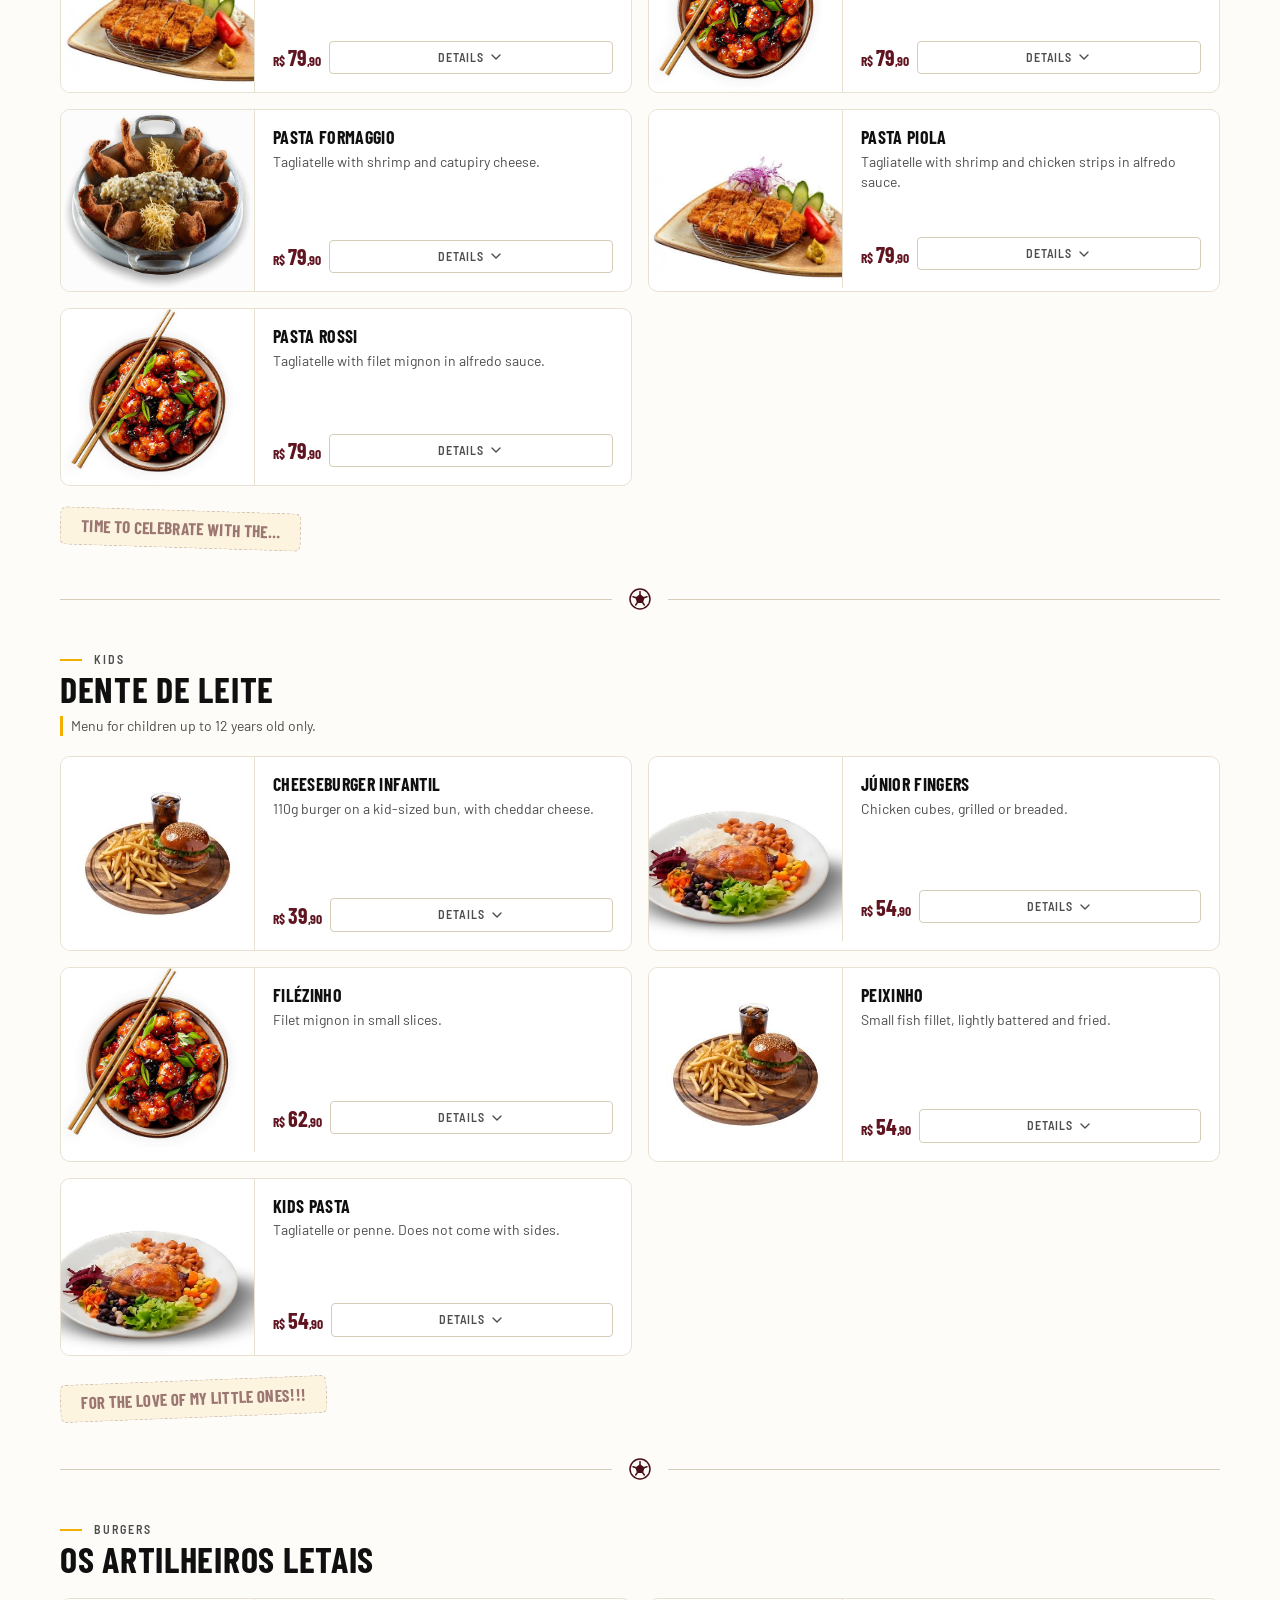
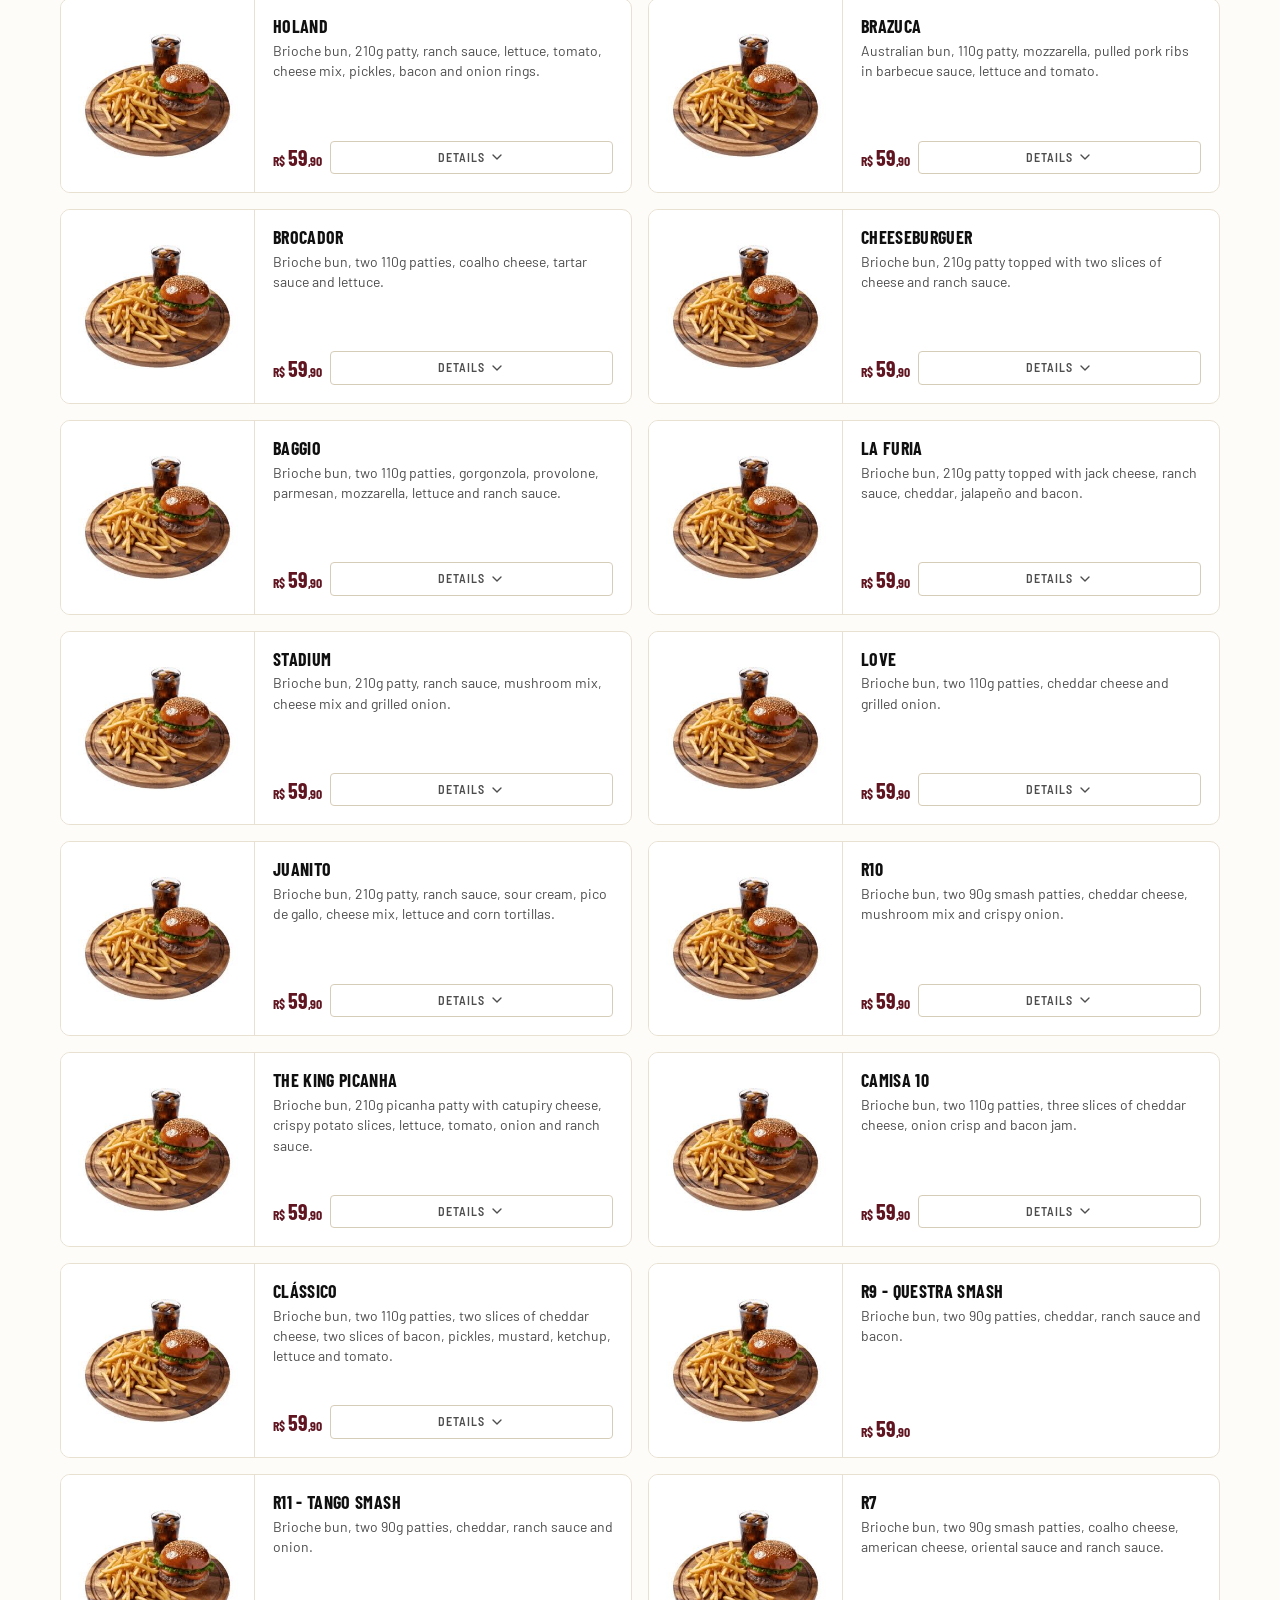
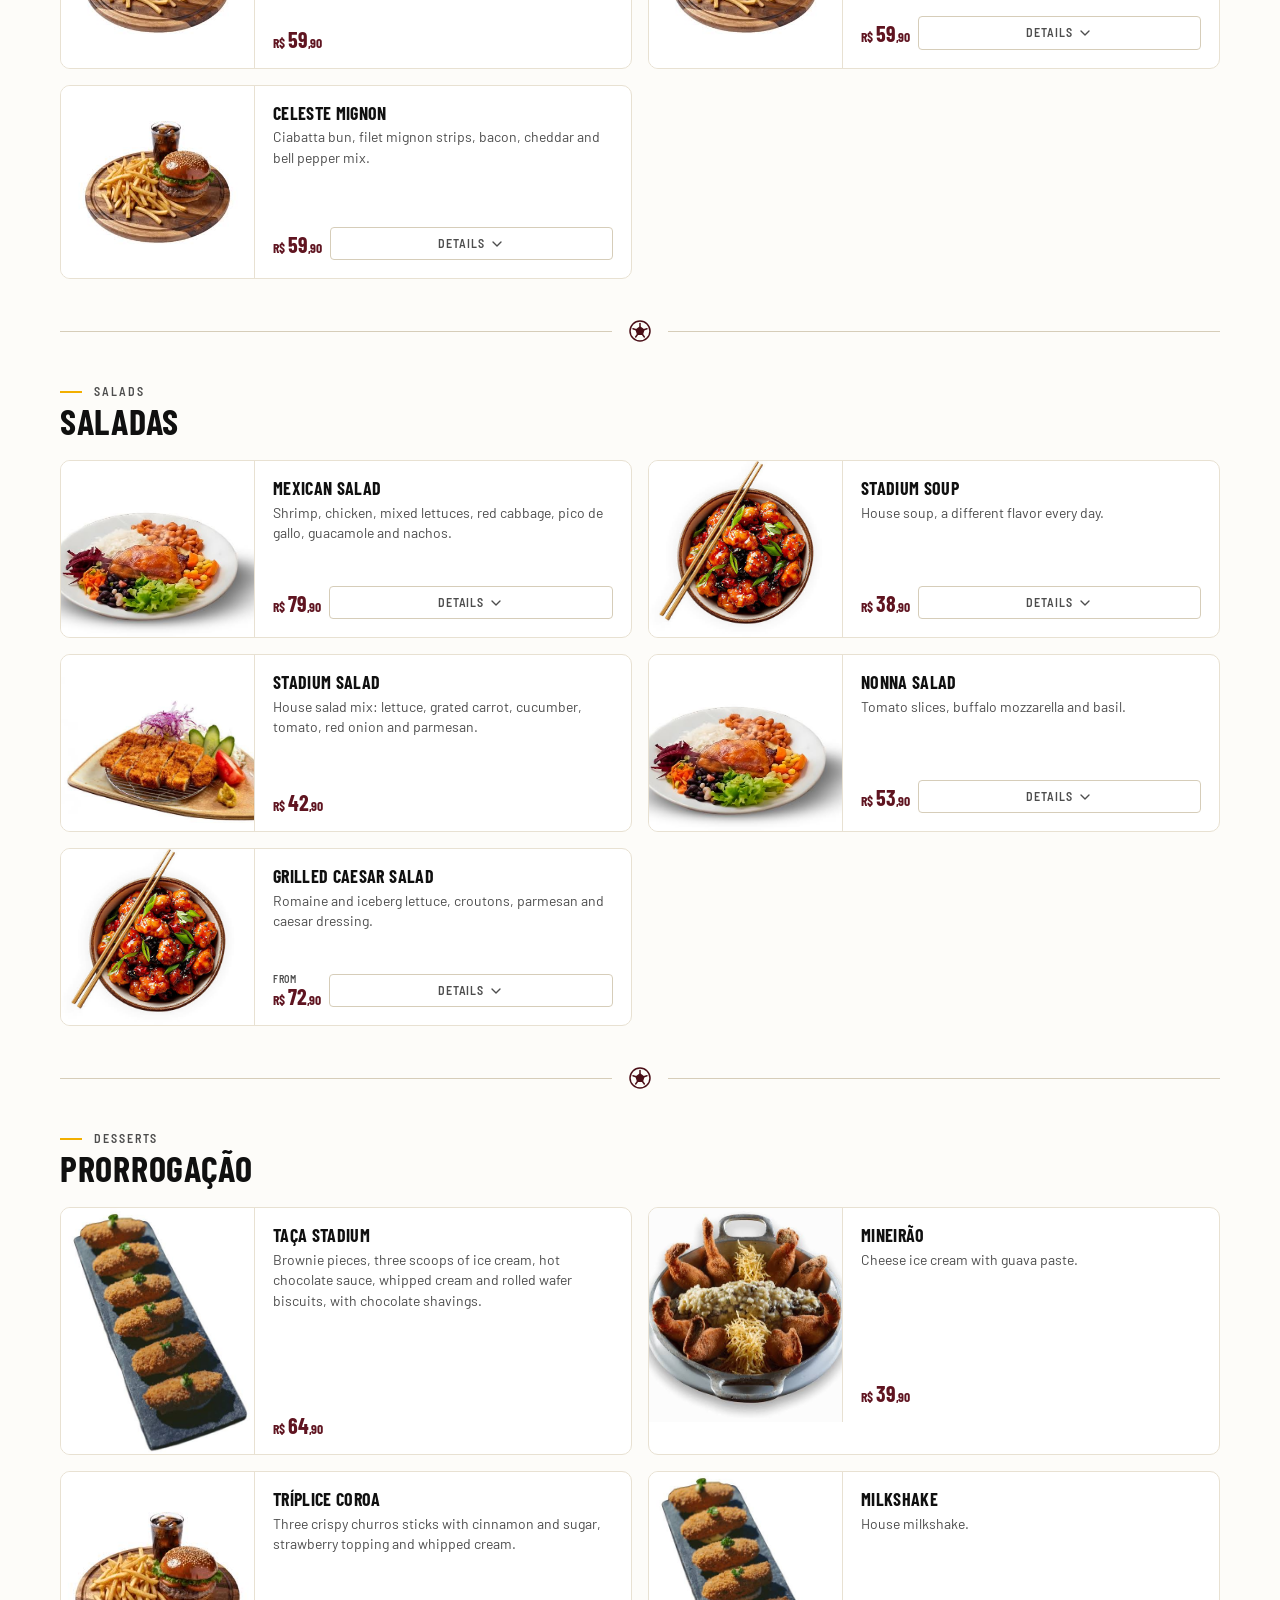
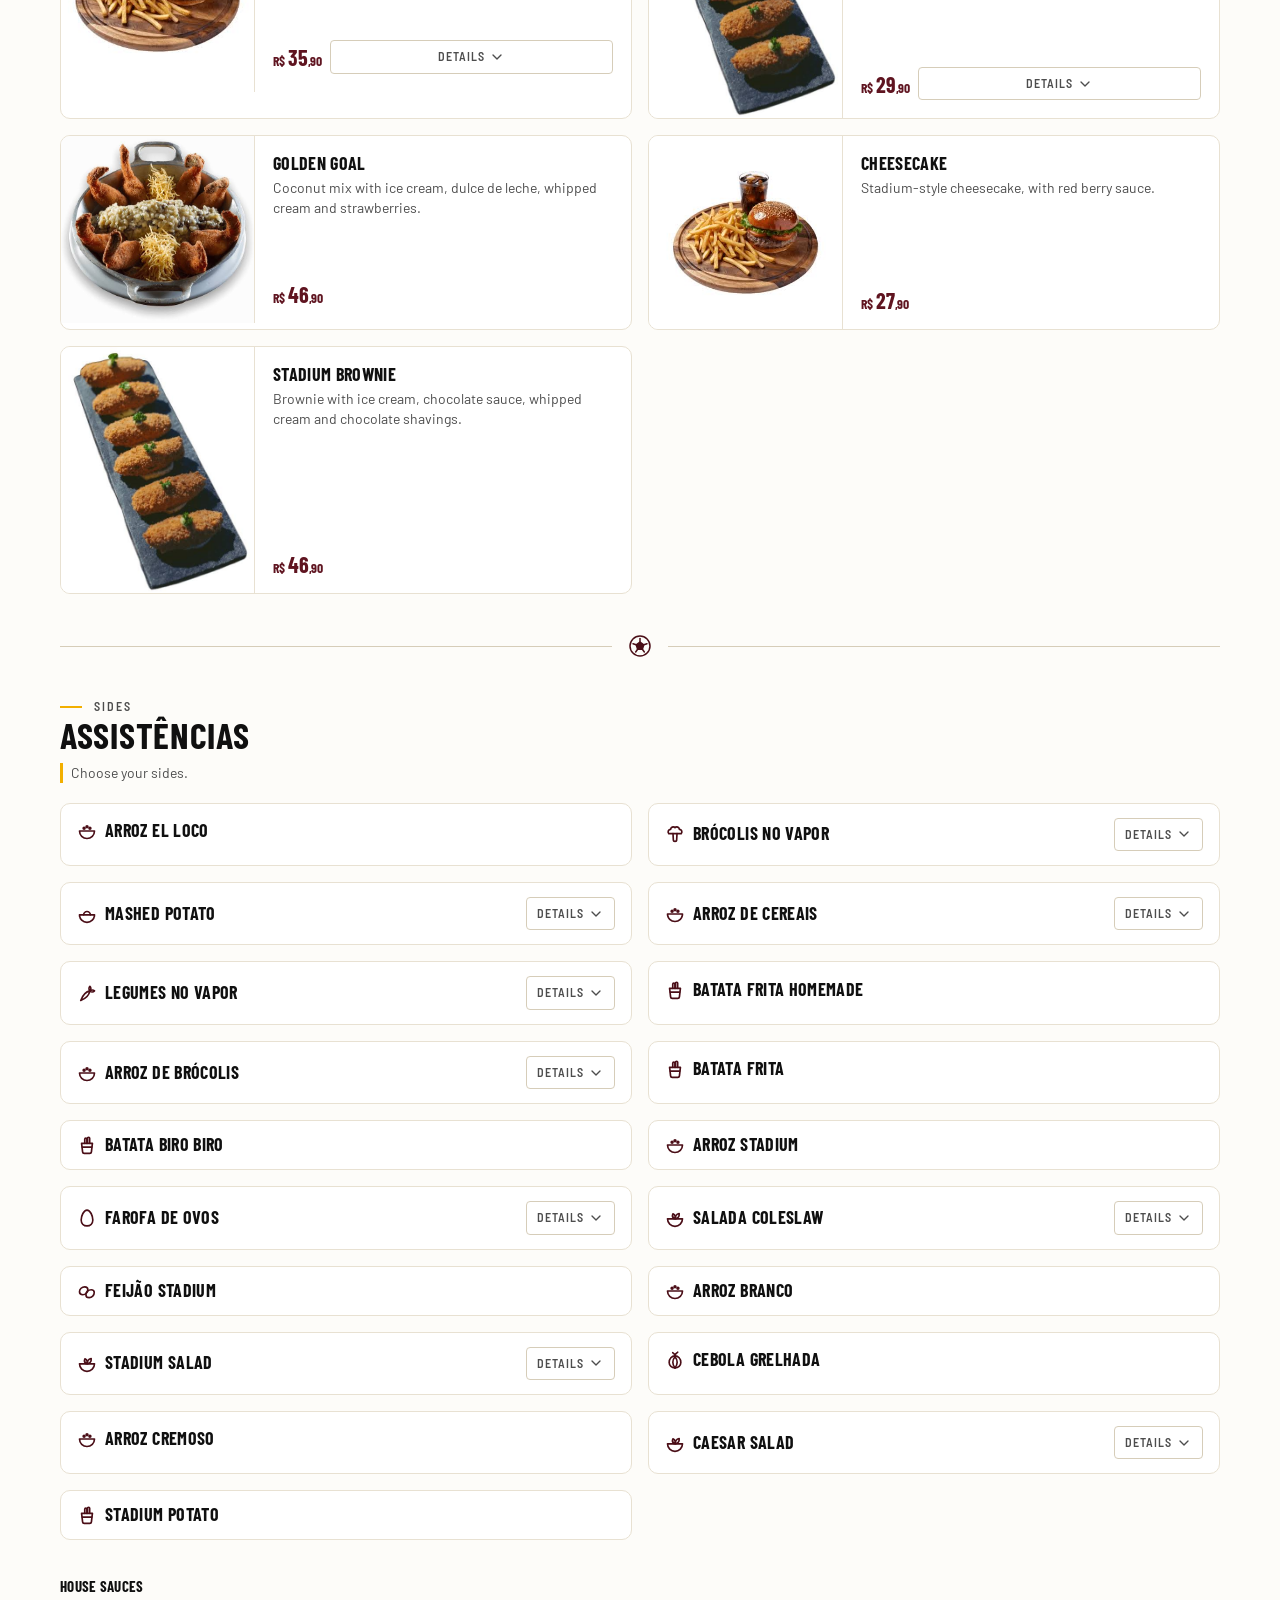
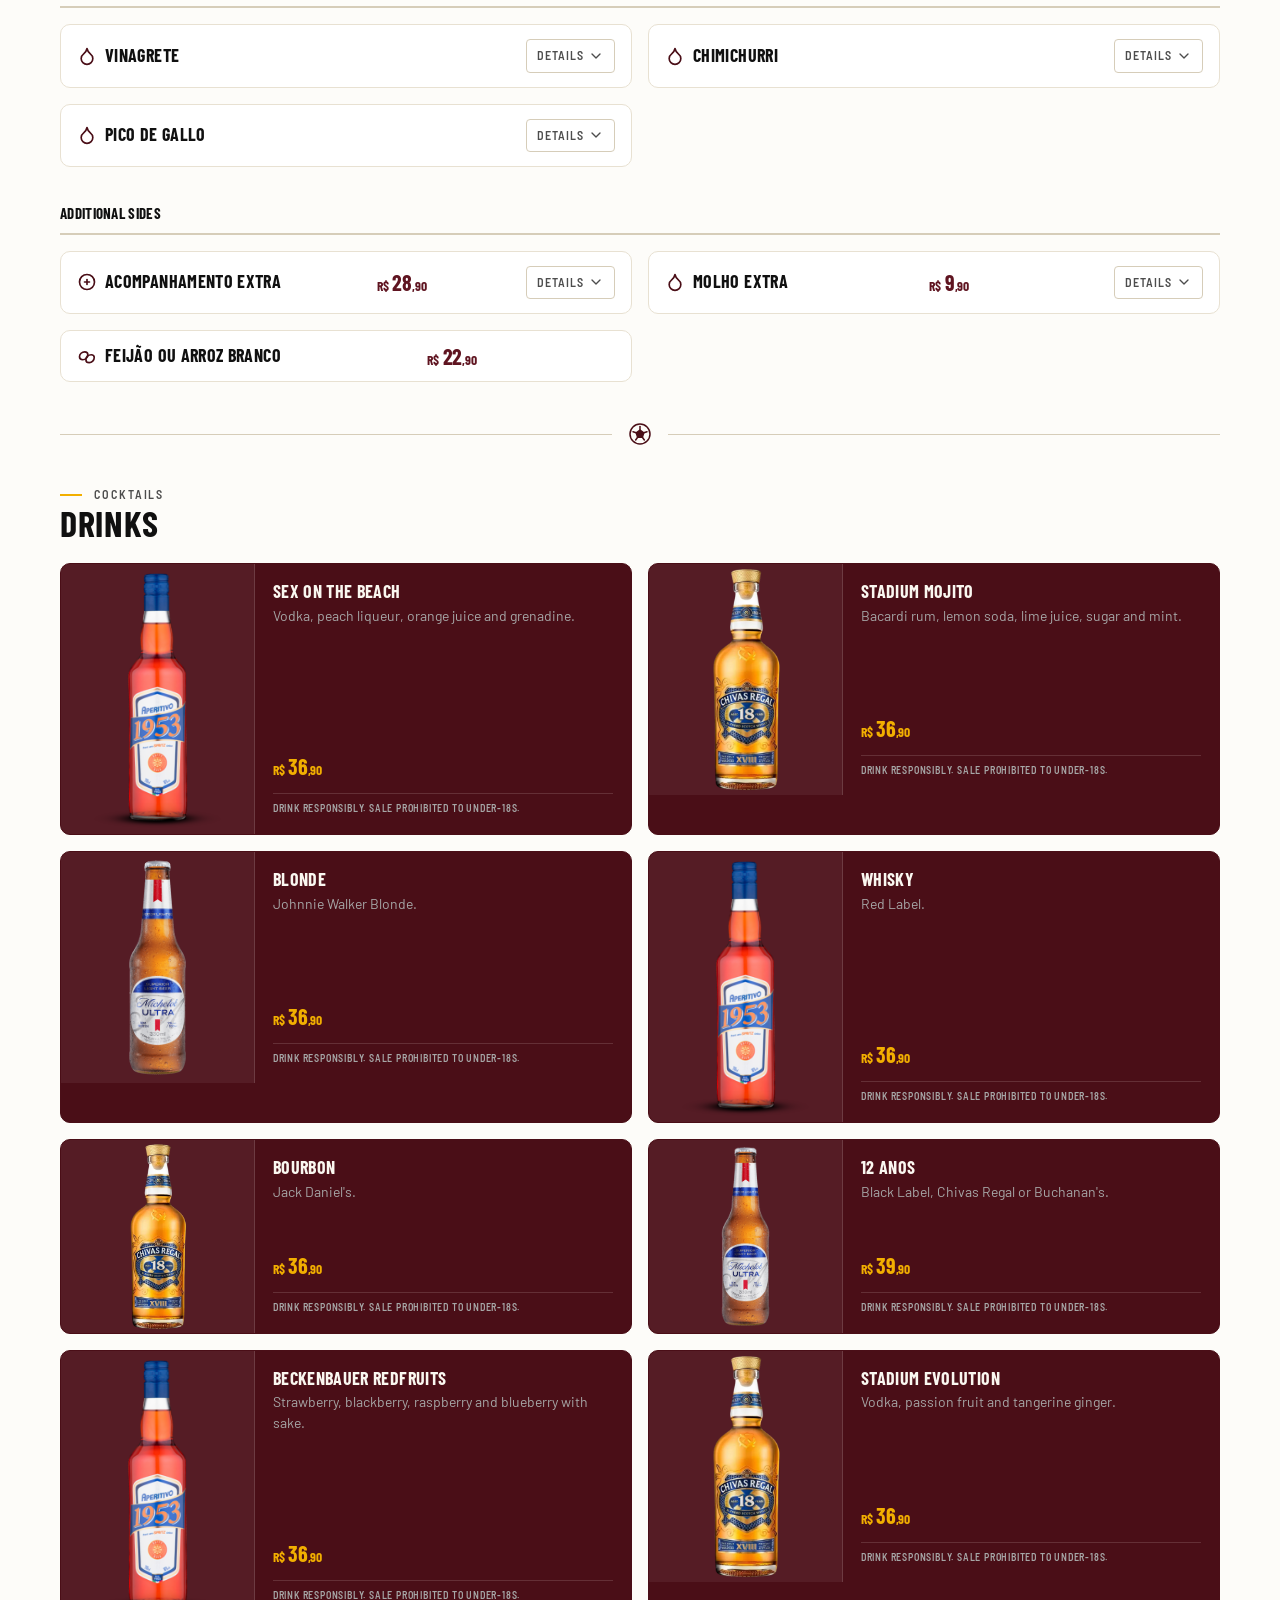
==== commit 4f6a6095: "Mede a atenção no site e cria o painel da equipe O site passa a registrar o que prende atenção: quan" ====
--- a/cardapio.html
+++ b/cardapio.html
@@ -193,5 +193,8 @@
 <script src="assets/js/global.js"></script>
 <script src="assets/js/cardapio-dados.js"></script>
 <script src="assets/js/cardapio.js"></script>
+<!-- Medição de atenção por prato. Abra com ?metricas=1 para ver o
+     painel ao vivo. Sem esse parâmetro nada aparece na tela. -->
+<script src="assets/js/metricas.js"></script>
 </body>
 </html>
--- a/assets/css/cardapio.css
+++ b/assets/css/cardapio.css
@@ -943,3 +943,143 @@
 .busca__contagem[hidden] {
   display: none;
 }
+
+/* ---------- 13. DIVISOR DE BOLA ----------
+   O fio com a bola no meio, entre os blocos, como no cardápio
+   impresso. É a assinatura gráfica da casa e não custa nada em
+   leitura: fica no vão que já existia entre uma seção e outra. */
+.divisor-bola {
+  display: flex;
+  align-items: center;
+  gap: var(--s-5);
+  padding-top: var(--s-9);
+}
+
+.divisor-bola__fio {
+  flex: 1 1 auto;
+  height: 1px;
+  background-color: var(--border-strong);
+}
+
+.divisor-bola .ico {
+  flex: none;
+  width: 24px;
+  height: 24px;
+  color: var(--burgundy);
+  /* traço mais fino que o padrão: a bola tem cinco costuras
+     internas e, com 2px, elas empastam num ícone deste tamanho */
+  stroke-width: 1.5;
+}
+
+/* O pentágono preenchido não mora aqui — mora no próprio símbolo
+   em icones.js, como atributo. Seletor CSS não atravessa a
+   shadow tree de um <use>, então uma regra daqui não pintaria
+   nada. Ver o comentário no ícone "bola". */
+
+/* ---------- 14. ADESIVO DA SEÇÃO ----------
+   A frase solta do cardápio impresso, colada depois dos cards.
+   Torta de propósito — adesivo colado à mão não sai reto.
+
+   É DECORAÇÃO DE FUNDO, e o tom baixo é o que garante isso: se
+   ela competisse com o nome dos pratos, viraria conteúdo, e o
+   olho pararia numa frase em vez de num preço. Por isso o texto
+   é bordô rebaixado sobre um creme quase invisível, e não ouro:
+   o ouro é o acento de conversão do guia, no máximo um por tela,
+   e gastá-lo aqui tiraria força do que realmente vende. */
+.adesivo {
+  display: inline-block;
+  margin-top: var(--s-7);
+  padding: var(--s-3) var(--s-6);
+  font-family: var(--font-display);
+  font-weight: 700;
+  font-size: 15px;
+  line-height: 1.15;
+  text-transform: uppercase;
+  letter-spacing: var(--track-display);
+  color: rgba(74, 14, 23, 0.55);
+  background-color: rgba(242, 175, 0, 0.1);
+  border: 1px dashed rgba(74, 14, 23, 0.22);
+  border-radius: var(--r-btn);
+  transform: rotate(-2.2deg);
+  /* o adesivo é enfeite: não deve capturar toque nem seleção */
+  user-select: none;
+  pointer-events: none;
+}
+
+/* Segundo adesivo da página inclina para o outro lado. Todos
+   tortos no mesmo ângulo pareceriam erro de CSS, não mão. */
+.categoria:nth-of-type(even) .adesivo {
+  transform: rotate(1.8deg);
+}
+
+@media (min-width: 560px) {
+  .adesivo {
+    font-size: 17px;
+  }
+}
+
+/* ---------- PAINEL DE MEDIÇÃO (só com ?metricas=1) ----------
+   Ferramenta de prova, não parte do produto. Só entra na tela
+   quando o parâmetro está na URL — cliente nenhum vê isto. */
+.metricas-painel {
+  position: fixed;
+  left: 8px;
+  right: 8px;
+  bottom: 78px;
+  z-index: 9999;
+  max-height: 42vh;
+  overflow: auto;
+  padding: 10px 12px;
+  background: rgba(26, 26, 26, 0.94);
+  color: #FAF7F0;
+  border-radius: 10px;
+  font: 12px/1.35 ui-monospace, monospace;
+}
+
+.metricas-painel__topo {
+  display: flex;
+  align-items: center;
+  gap: 10px;
+  margin-bottom: 8px;
+}
+
+.metricas-painel__topo [data-estado] {
+  margin-left: auto;
+  color: #F2AF00;
+}
+
+.metricas-painel button {
+  color: #FAF7F0;
+  border: 1px solid rgba(250, 247, 240, 0.4);
+  border-radius: 4px;
+  padding: 2px 8px;
+  font: inherit;
+}
+
+.metricas-painel table {
+  width: 100%;
+  border-collapse: collapse;
+}
+
+.metricas-painel th,
+.metricas-painel td {
+  text-align: left;
+  padding: 3px 6px 3px 0;
+  border-bottom: 1px solid rgba(250, 247, 240, 0.12);
+}
+
+/* O tempo cru fica apagado: ele existe para recalibrar os tetos
+   depois, não para ser lido no dia a dia. */
+.metricas-painel .cru {
+  color: rgba(250, 247, 240, 0.45);
+}
+
+.metricas-painel__layout {
+  margin-bottom: 6px;
+  color: rgba(250, 247, 240, 0.55);
+}
+
+.metricas-painel thead th {
+  color: #F2AF00;
+  padding-top: 6px;
+}
